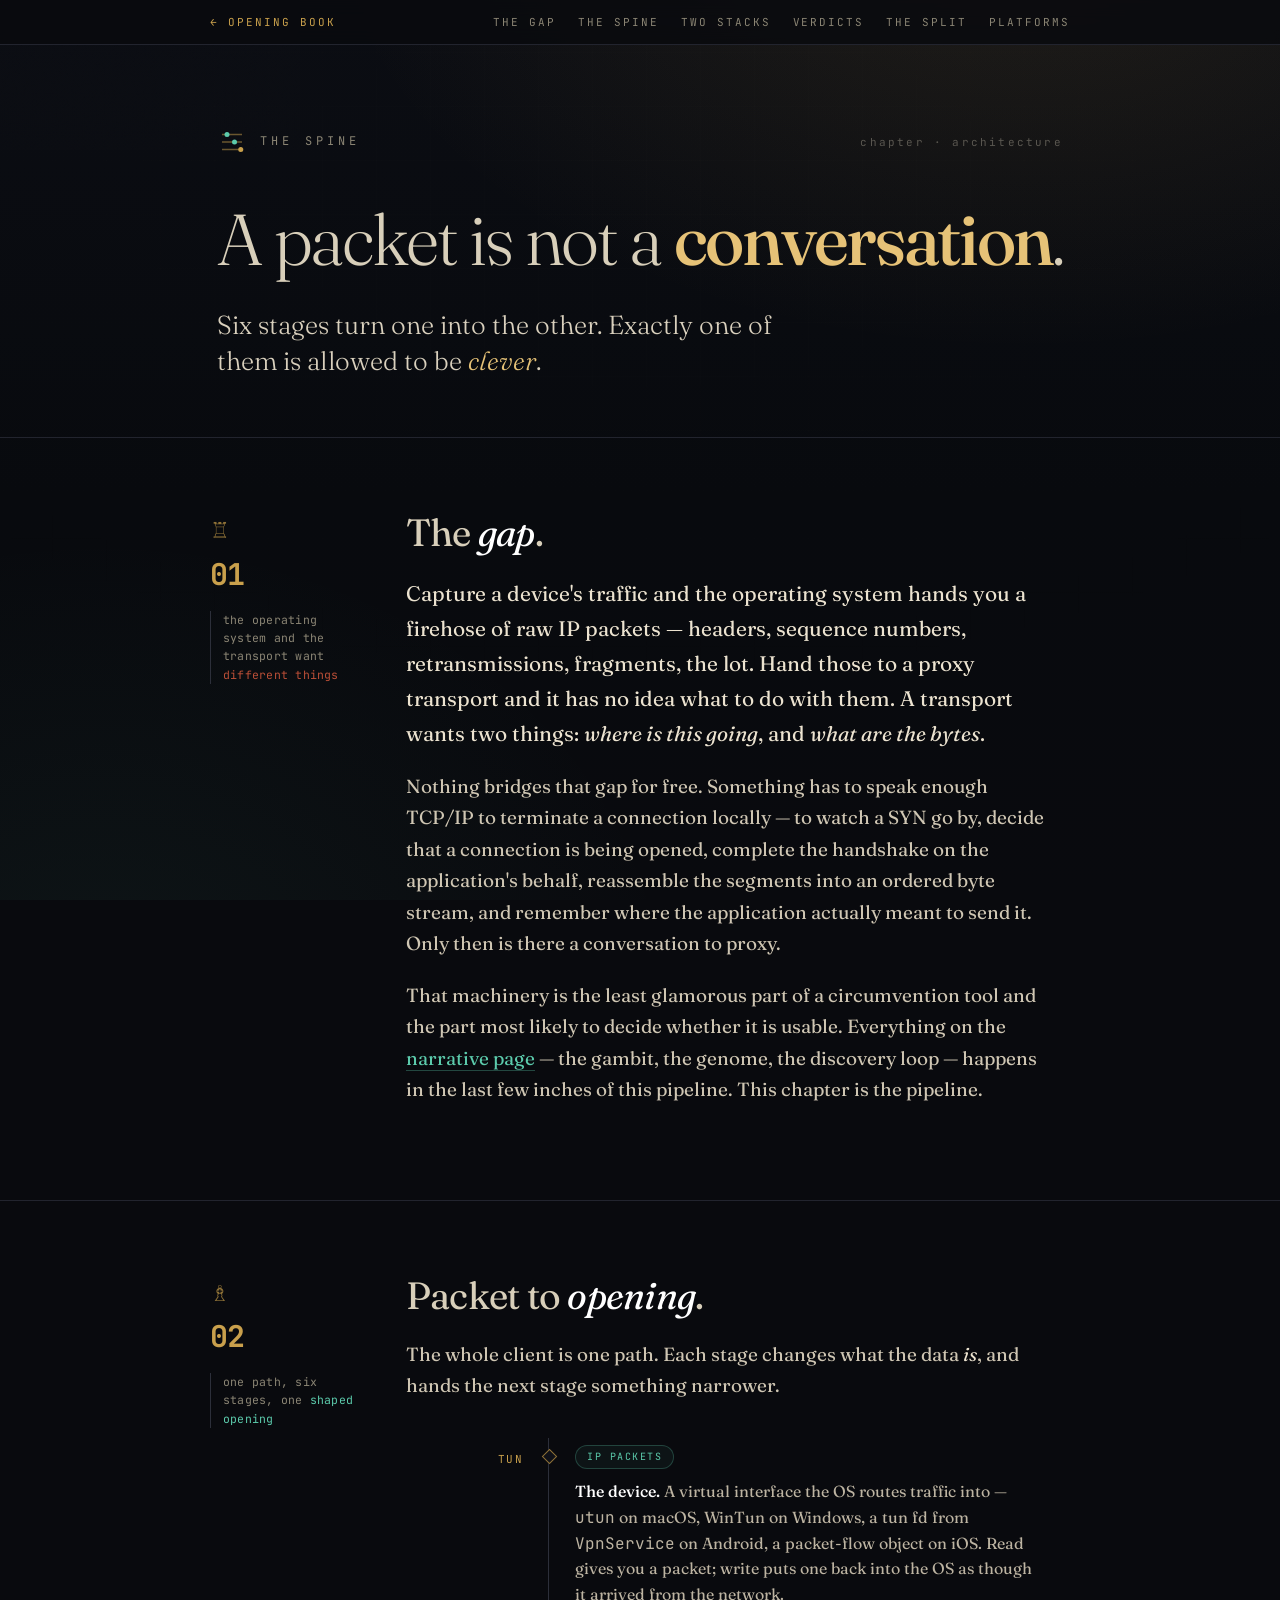
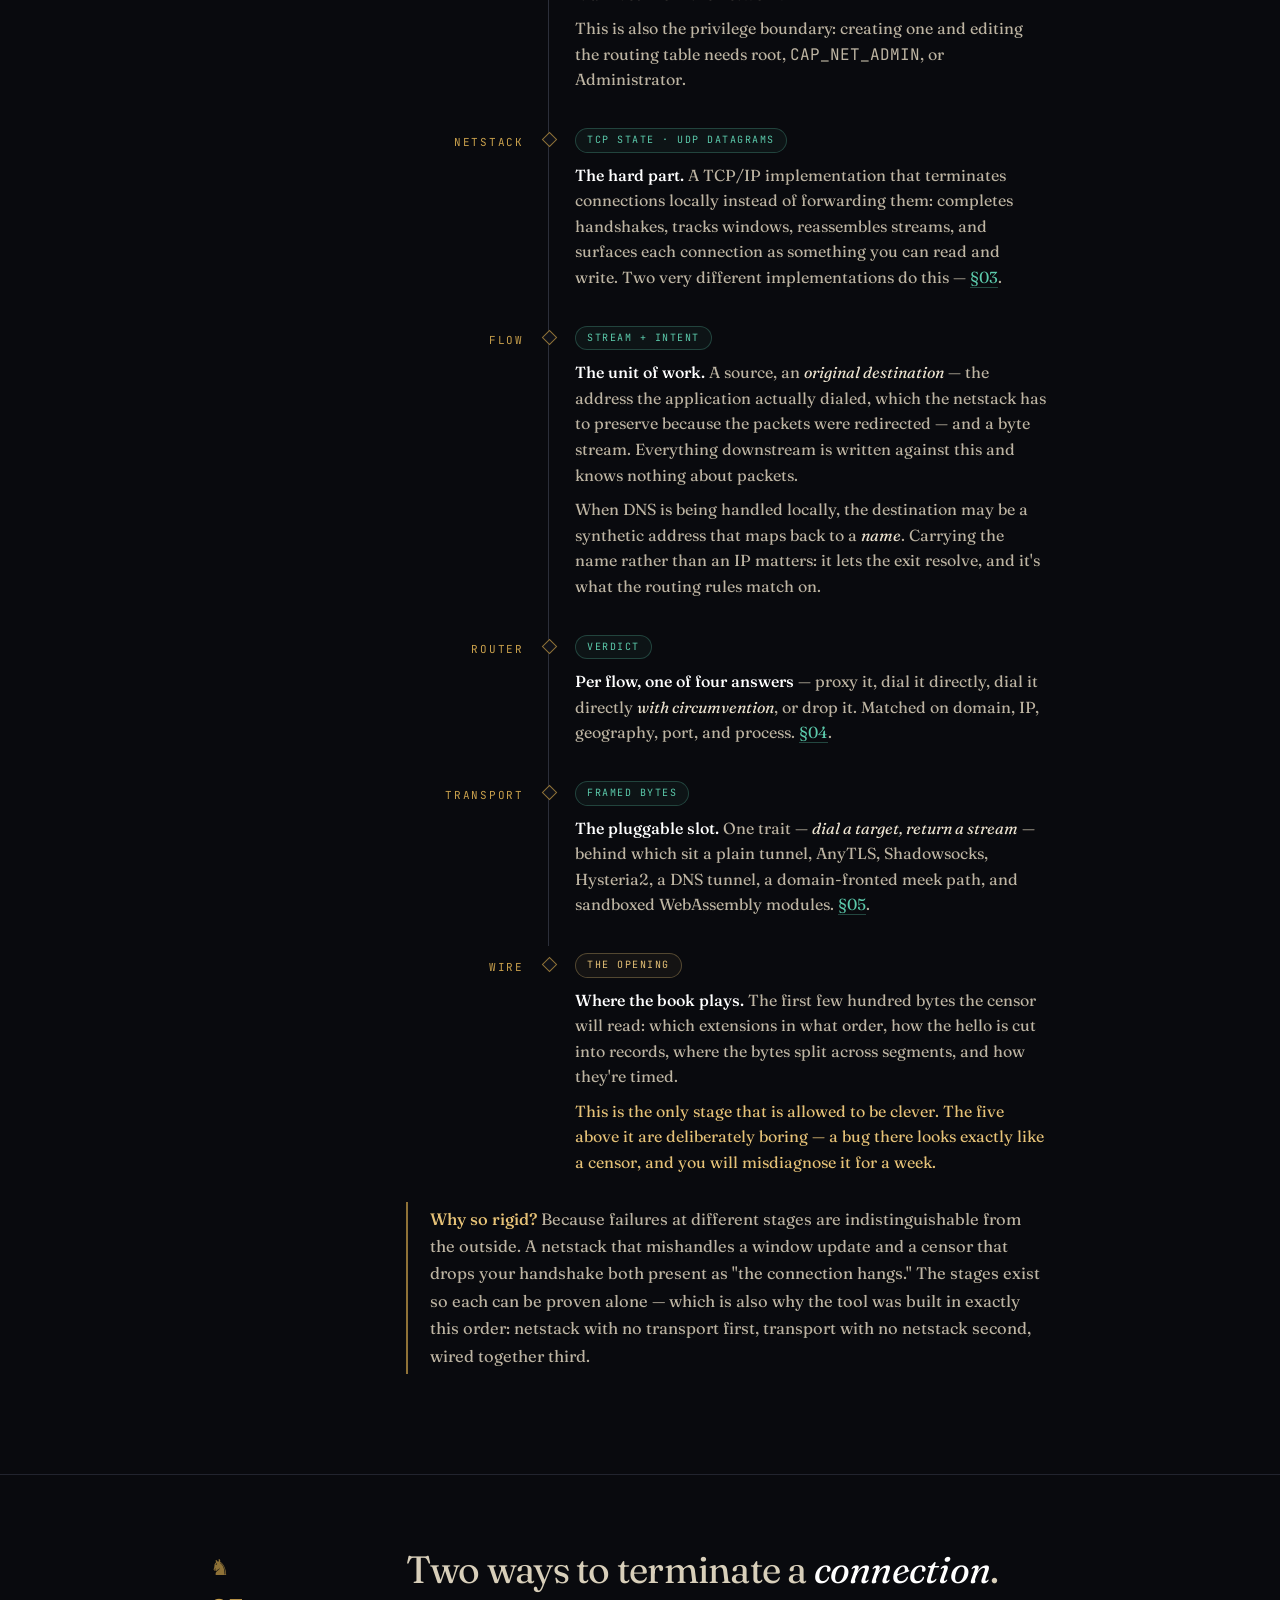
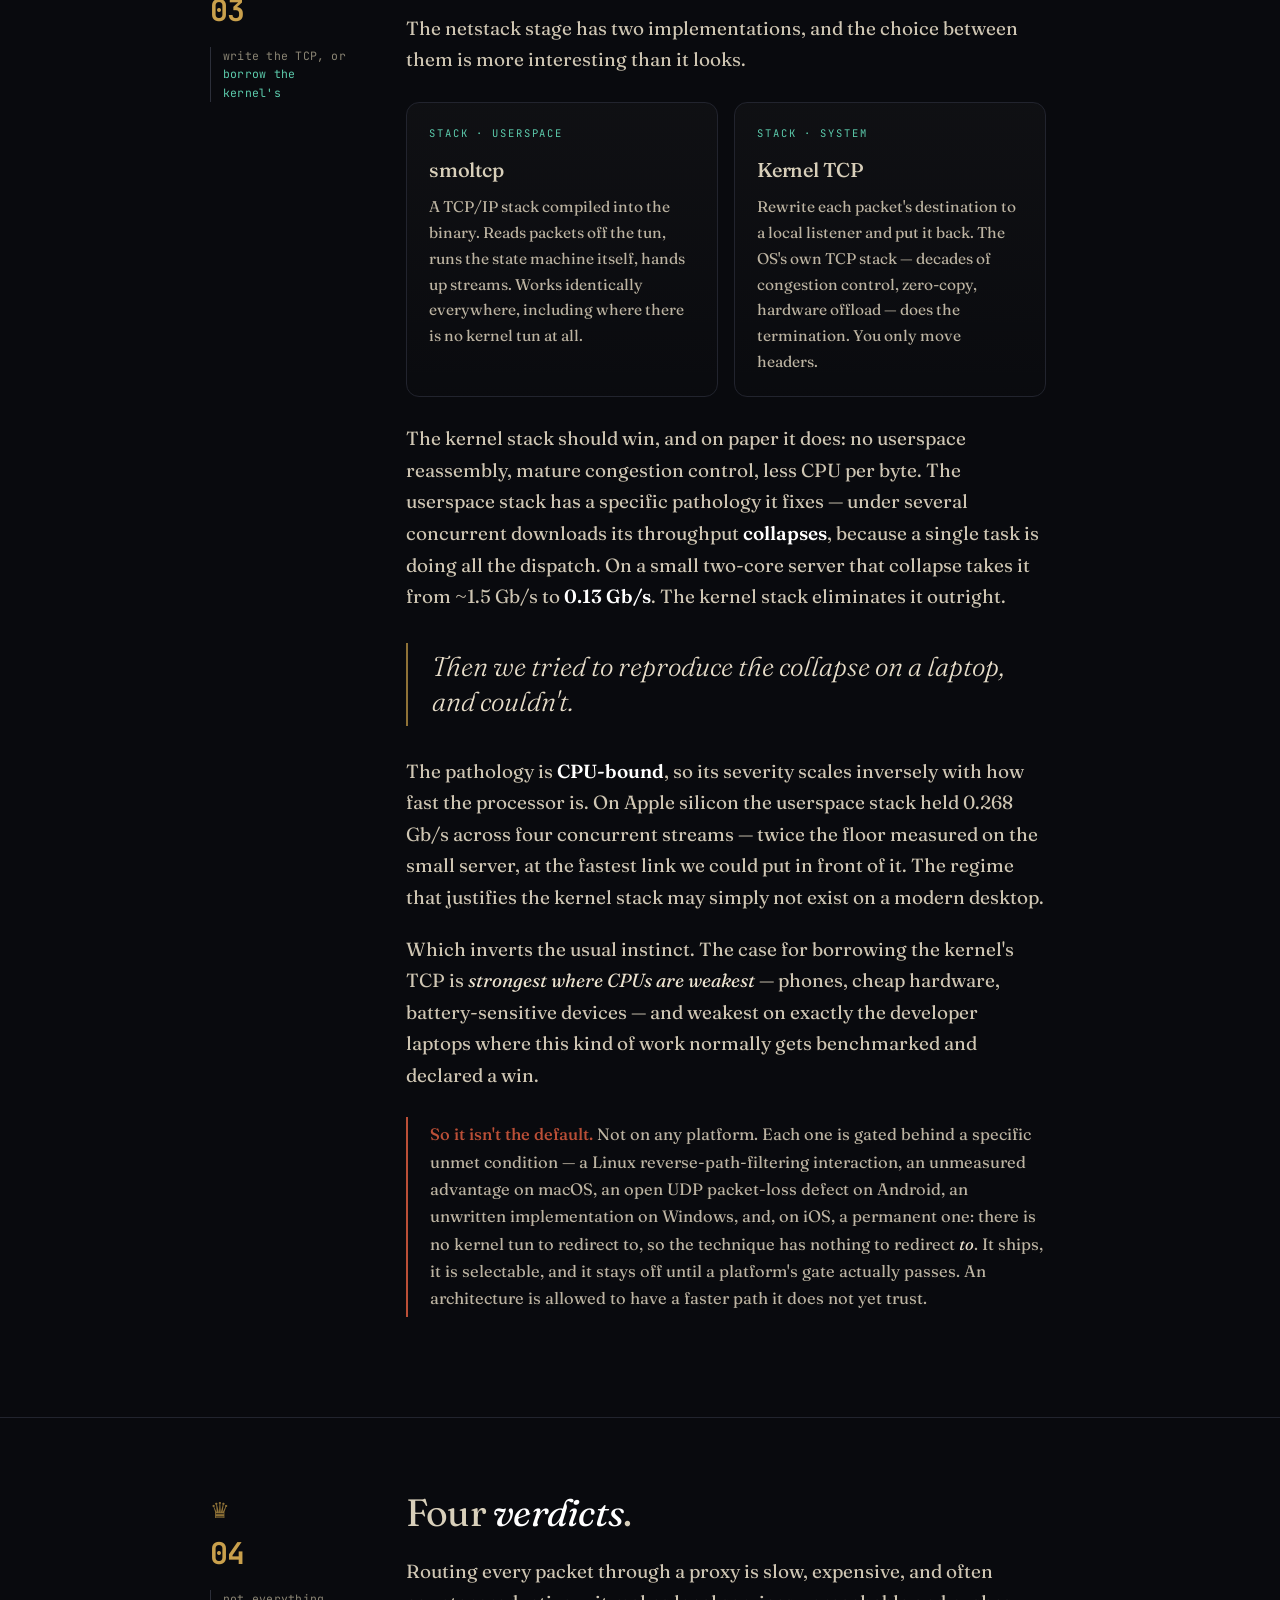
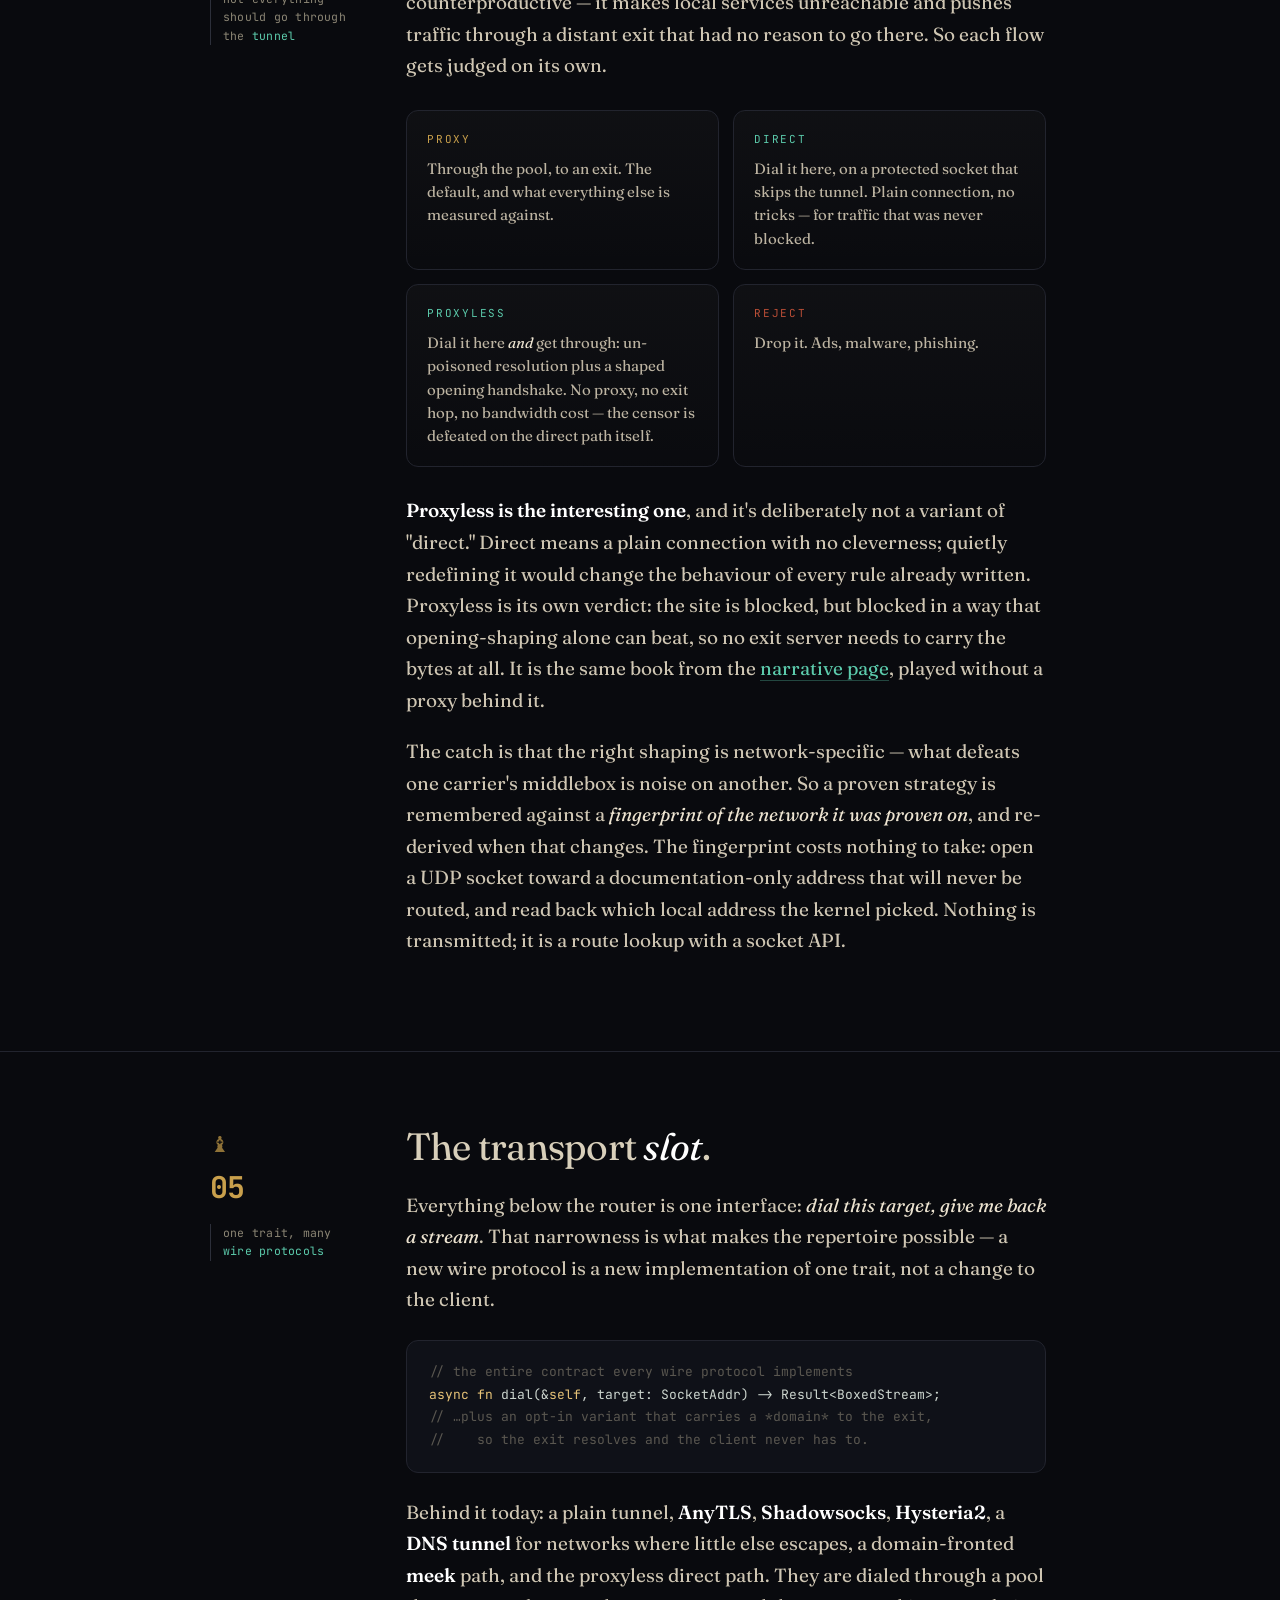
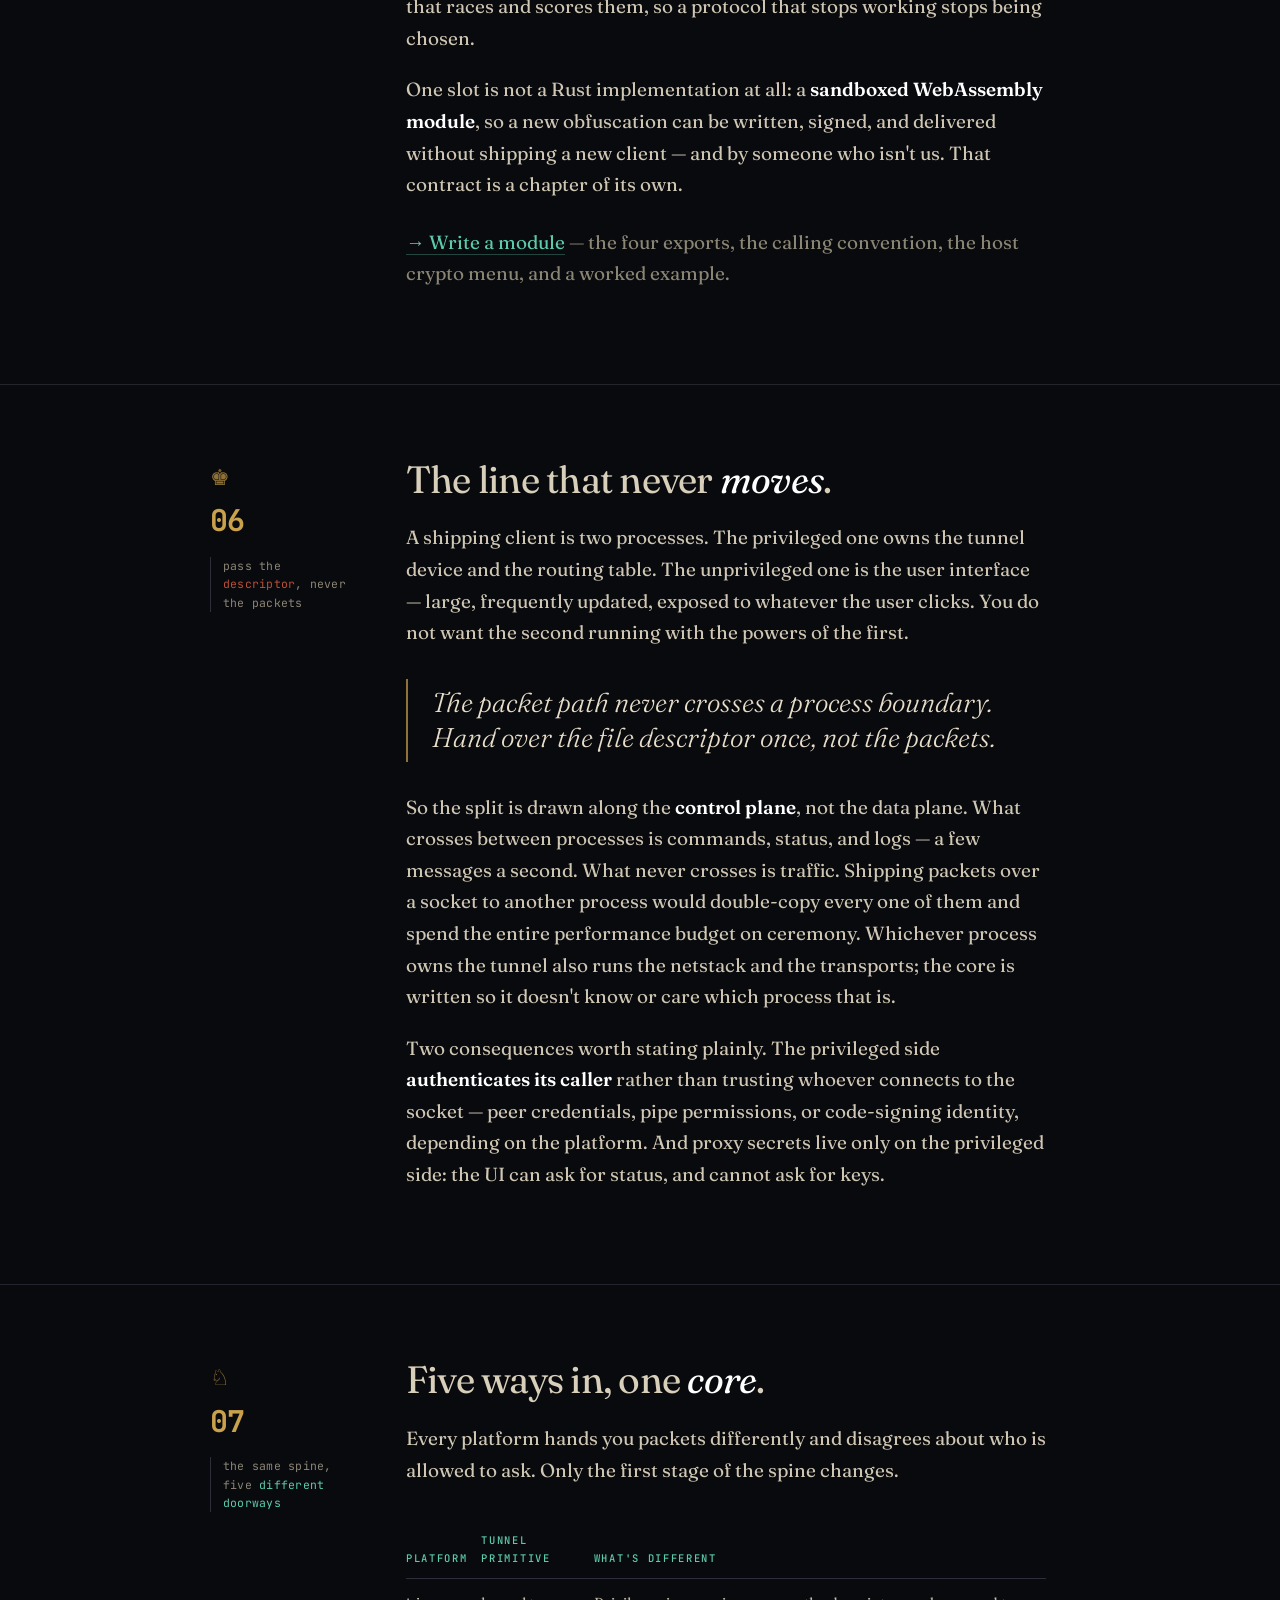
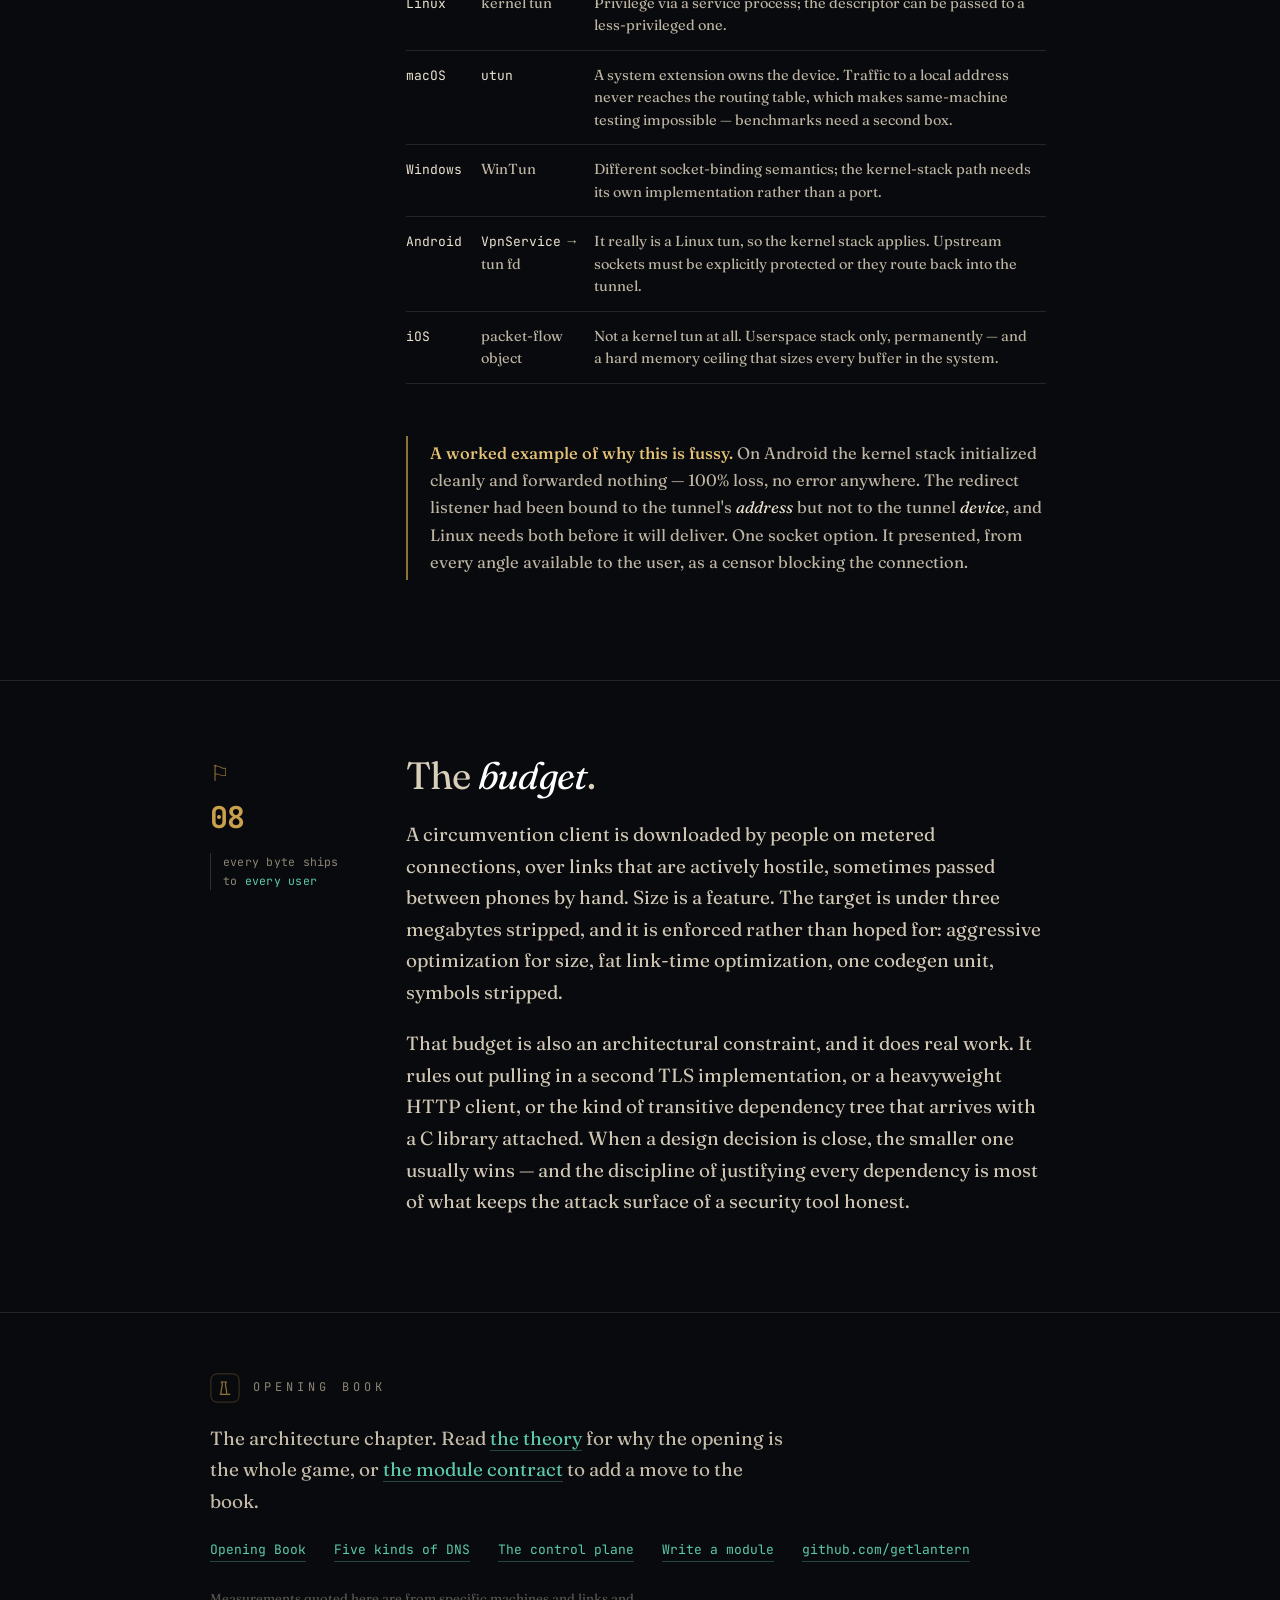
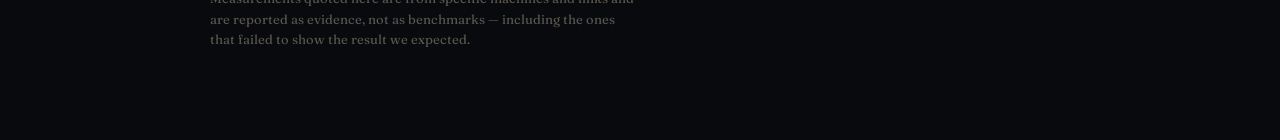
==== architecture.html @ 7b86ea27 "Three chapters: the spine, five kinds of DNS, and the control plane Opening Book made an argument an" ====
<!doctype html>
<html lang="en">
<head>
<meta charset="utf-8" />
<meta name="viewport" content="width=device-width, initial-scale=1" />
<title>The spine — Opening Book</title>
<meta name="description" content="How a raw IP packet becomes a shaped opening on the wire: the tun, the netstack, the flow, the four verdicts, the transport slot — and the one line the architecture never crosses." />
<meta property="og:title" content="The spine — Opening Book" />
<meta property="og:description" content="A packet is not a conversation. Six stages turn one into the other — and exactly one of them is allowed to be clever." />
<link rel="preconnect" href="https://fonts.googleapis.com">
<link rel="preconnect" href="https://fonts.gstatic.com" crossorigin>
<link href="https://fonts.googleapis.com/css2?family=Fraunces:ital,opsz,wght@0,9..144,300;0,9..144,400;0,9..144,500;0,9..144,600;1,9..144,300;1,9..144,500&family=JetBrains+Mono:wght@400;500;700&display=swap" rel="stylesheet">
<link rel="stylesheet" href="assets/site.css" />
<style>
  /* Page-local: the stage diagram. Everything else comes from the shared sheet. */
  .spine{margin:36px 0 8px}
  .stg{display:grid; grid-template-columns:118px minmax(0,1fr); gap:0 24px}
  .stg .nm{font-family:"JetBrains Mono",monospace; font-size:11px; letter-spacing:.16em;
    text-transform:uppercase; color:var(--brass); text-align:right; padding-top:12px}
  /* The left border of every stage's body column *is* the spine — one continuous line down the
     page, with a rotated square punched over it per stage. Drawing it per-stage rather than as one
     absolutely-positioned rule means it cannot fall out of sync with the content's height. */
  .stg .col{border-left:1px solid var(--line2); padding:0 0 28px 26px; position:relative}
  .stg:last-child .col{border-left-color:transparent; padding-bottom:0}
  .stg .col::before{content:""; position:absolute; left:-5px; top:13px; width:9px; height:9px;
    transform:rotate(45deg); background:var(--ink2); border:1px solid var(--brass-dim)}
  .stg .form{display:inline-block; font-family:"JetBrains Mono",monospace; font-size:10px;
    letter-spacing:.15em; text-transform:uppercase; color:var(--signal);
    border:1px solid rgba(92,203,172,.26); border-radius:20px; padding:3px 11px;
    background:rgba(92,203,172,.05); margin-bottom:10px}
  .stg .col p{font-size:16px; line-height:1.6; margin:0; color:#bdb4a2}
  .stg .col p + p{margin-top:9px}
  .stg .col b{color:#fff; font-weight:500}
  .stg .col .hot{color:var(--brass-hi)}
  @media (max-width:640px){
    .stg{grid-template-columns:1fr; gap:0}
    .stg .nm{text-align:left; padding:0 0 7px 26px}
    /* The name row would otherwise sit outside the spine and break the line. Give it the same
       border so the rule stays continuous, and hide the node until the body column draws it. */
    .stg .nm{border-left:1px solid var(--line2); padding-top:16px}
    .stg:first-child .nm{padding-top:0}
  }

  .verdicts{display:grid; grid-template-columns:repeat(2,1fr); gap:14px; margin:28px 0}
  .vd{border:1px solid var(--line); border-radius:12px; padding:19px 20px;
    background:linear-gradient(180deg,rgba(236,227,208,.03),rgba(236,227,208,.008))}
  .vd .k{font-family:"JetBrains Mono",monospace; font-size:11px; letter-spacing:.16em;
    text-transform:uppercase; display:block; margin-bottom:9px; color:var(--brass)}
  .vd p{font-size:15px; line-height:1.55; margin:0; color:#bdb4a2}
  .vd.sig .k{color:var(--signal)}
  .vd.red .k{color:var(--blood)}
  @media (max-width:640px){ .verdicts{grid-template-columns:1fr} }
</style>
</head>
<body>
<div class="bg"></div><div class="board"></div>
<svg class="grain" aria-hidden="true" xmlns="http://www.w3.org/2000/svg"><filter id="n"><feTurbulence type="fractalNoise" baseFrequency=".9" numOctaves="2" stitchTiles="stitch"/></filter><rect width="100%" height="100%" filter="url(#n)"/></svg>

<nav class="subnav">
  <div class="in">
    <a class="home" href="index.html">← Opening Book</a>
    <a href="#gap">The gap</a>
    <a href="#spine">The spine</a>
    <a href="#stacks">Two stacks</a>
    <a href="#verdicts">Verdicts</a>
    <a href="#split">The split</a>
    <a href="#platforms">Platforms</a>
  </div>
</nav>

<header style="min-height:auto; padding:82px 0 58px">
  <div class="wrap">
    <div class="crest">
      <svg viewBox="0 0 24 24" fill="none" stroke="#c9a04c" stroke-width="1.3" aria-hidden="true">
        <path d="M4 6h16M4 12h16M4 18h16" stroke-opacity=".5"/>
        <circle cx="8" cy="6" r="2" fill="#5ccbac" stroke="none"/>
        <circle cx="14" cy="12" r="2" fill="#5ccbac" stroke="none"/>
        <circle cx="19" cy="18" r="2" fill="#c9a04c" stroke="none"/>
      </svg>
      <span class="wm">The&nbsp;spine</span>
      <span class="eco">chapter · architecture</span>
    </div>
    <h1 class="rise" style="font-size:clamp(30px,6.6vw,72px)">A packet is not a <span class="br">conversation</span>.</h1>
    <p class="lede rise" style="transition-delay:.1s; max-width:38ch">Six stages turn one into the other. Exactly one of them is allowed to be <i>clever</i>.</p>
  </div>
</header>

<section id="gap">
  <div class="spread">
    <div class="rail rise"><span class="piece">♖</span><span class="no">01</span><div class="ann">the operating system and the transport want <span class="b">different things</span></div></div>
    <div class="body">
      <h2 class="rise">The <span class="it">gap</span>.</h2>
      <p class="lead rise">Capture a device's traffic and the operating system hands you a firehose of raw IP packets — headers, sequence numbers, retransmissions, fragments, the lot. Hand those to a proxy transport and it has no idea what to do with them. A transport wants two things: <em>where is this going</em>, and <em>what are the bytes</em>.</p>
      <p class="rise">Nothing bridges that gap for free. Something has to speak enough TCP/IP to terminate a connection locally — to watch a SYN go by, decide that a connection is being opened, complete the handshake on the application's behalf, reassemble the segments into an ordered byte stream, and remember where the application actually meant to send it. Only then is there a conversation to proxy.</p>
      <p class="rise">That machinery is the least glamorous part of a circumvention tool and the part most likely to decide whether it is usable. Everything on the <a href="index.html">narrative page</a> — the gambit, the genome, the discovery loop — happens in the last few inches of this pipeline. This chapter is the pipeline.</p>
    </div>
  </div>
</section>

<section id="spine">
  <div class="spread">
    <div class="rail rise"><span class="piece">♗</span><span class="no">02</span><div class="ann">one path, six stages, one <span class="s">shaped opening</span></div></div>
    <div class="body">
      <h2 class="rise">Packet to <span class="it">opening</span>.</h2>
      <p class="rise">The whole client is one path. Each stage changes what the data <em>is</em>, and hands the next stage something narrower.</p>

      <div class="spine rise">
        <div class="stg">
          <div class="nm">tun</div>
          <div class="col">
            <span class="form">IP packets</span>
            <p><b>The device.</b> A virtual interface the OS routes traffic into — <code class="mono">utun</code> on macOS, WinTun on Windows, a tun fd from <code class="mono">VpnService</code> on Android, a packet-flow object on iOS. Read gives you a packet; write puts one back into the OS as though it arrived from the network.</p>
            <p>This is also the privilege boundary: creating one and editing the routing table needs root, <code class="mono">CAP_NET_ADMIN</code>, or Administrator.</p>
          </div>
        </div>
        <div class="stg">
          <div class="nm">netstack</div>
          <div class="col">
            <span class="form">TCP state · UDP datagrams</span>
            <p><b>The hard part.</b> A TCP/IP implementation that terminates connections locally instead of forwarding them: completes handshakes, tracks windows, reassembles streams, and surfaces each connection as something you can read and write. Two very different implementations do this — <a href="#stacks">§03</a>.</p>
          </div>
        </div>
        <div class="stg">
          <div class="nm">flow</div>
          <div class="col">
            <span class="form">stream + intent</span>
            <p><b>The unit of work.</b> A source, an <em>original destination</em> — the address the application actually dialed, which the netstack has to preserve because the packets were redirected — and a byte stream. Everything downstream is written against this and knows nothing about packets.</p>
            <p>When DNS is being handled locally, the destination may be a synthetic address that maps back to a <em>name</em>. Carrying the name rather than an IP matters: it lets the exit resolve, and it's what the routing rules match on.</p>
          </div>
        </div>
        <div class="stg">
          <div class="nm">router</div>
          <div class="col">
            <span class="form">verdict</span>
            <p><b>Per flow, one of four answers</b> — proxy it, dial it directly, dial it directly <em>with circumvention</em>, or drop it. Matched on domain, IP, geography, port, and process. <a href="#verdicts">§04</a>.</p>
          </div>
        </div>
        <div class="stg">
          <div class="nm">transport</div>
          <div class="col">
            <span class="form">framed bytes</span>
            <p><b>The pluggable slot.</b> One trait — <em>dial a target, return a stream</em> — behind which sit a plain tunnel, AnyTLS, Shadowsocks, Hysteria2, a DNS tunnel, a domain-fronted meek path, and sandboxed WebAssembly modules. <a href="#slot">§05</a>.</p>
          </div>
        </div>
        <div class="stg">
          <div class="nm">wire</div>
          <div class="col">
            <span class="form hot" style="color:var(--brass-hi); border-color:rgba(230,194,119,.3); background:rgba(230,194,119,.05)">the opening</span>
            <p><b>Where the book plays.</b> The first few hundred bytes the censor will read: which extensions in what order, how the hello is cut into records, where the bytes split across segments, and how they're timed.</p>
            <p class="hot">This is the only stage that is allowed to be clever. The five above it are deliberately boring — a bug there looks exactly like a censor, and you will misdiagnose it for a week.</p>
          </div>
        </div>
      </div>

      <div class="note rise"><b>Why so rigid?</b> Because failures at different stages are indistinguishable from the outside. A netstack that mishandles a window update and a censor that drops your handshake both present as "the connection hangs." The stages exist so each can be proven alone — which is also why the tool was built in exactly this order: netstack with no transport first, transport with no netstack second, wired together third.</div>
    </div>
  </div>
</section>

<section id="stacks">
  <div class="spread">
    <div class="rail rise"><span class="piece">♞</span><span class="no">03</span><div class="ann">write the TCP, or <span class="s">borrow the kernel's</span></div></div>
    <div class="body">
      <h2 class="rise">Two ways to terminate a <span class="it">connection</span>.</h2>
      <p class="rise">The netstack stage has two implementations, and the choice between them is more interesting than it looks.</p>

      <div class="duo">
        <div class="chip rise"><span class="t">stack · userspace</span><h3>smoltcp</h3><p>A TCP/IP stack compiled into the binary. Reads packets off the tun, runs the state machine itself, hands up streams. Works identically everywhere, including where there is no kernel tun at all.</p></div>
        <div class="chip rise" style="transition-delay:.08s"><span class="t">stack · system</span><h3>Kernel TCP</h3><p>Rewrite each packet's destination to a local listener and put it back. The OS's own TCP stack — decades of congestion control, zero-copy, hardware offload — does the termination. You only move headers.</p></div>
      </div>

      <p class="rise">The kernel stack should win, and on paper it does: no userspace reassembly, mature congestion control, less CPU per byte. The userspace stack has a specific pathology it fixes — under several concurrent downloads its throughput <strong>collapses</strong>, because a single task is doing all the dispatch. On a small two-core server that collapse takes it from ~1.5 Gb/s to <strong>0.13 Gb/s</strong>. The kernel stack eliminates it outright.</p>

      <blockquote class="rise">Then we tried to reproduce the collapse on a laptop, and couldn't.</blockquote>

      <p class="rise">The pathology is <strong>CPU-bound</strong>, so its severity scales inversely with how fast the processor is. On Apple silicon the userspace stack held 0.268 Gb/s across four concurrent streams — twice the floor measured on the small server, at the fastest link we could put in front of it. The regime that justifies the kernel stack may simply not exist on a modern desktop.</p>

      <p class="rise">Which inverts the usual instinct. The case for borrowing the kernel's TCP is <em>strongest where CPUs are weakest</em> — phones, cheap hardware, battery-sensitive devices — and weakest on exactly the developer laptops where this kind of work normally gets benchmarked and declared a win.</p>

      <div class="note warn rise"><b>So it isn't the default.</b> Not on any platform. Each one is gated behind a specific unmet condition — a Linux reverse-path-filtering interaction, an unmeasured advantage on macOS, an open UDP packet-loss defect on Android, an unwritten implementation on Windows, and, on iOS, a permanent one: there is no kernel tun to redirect to, so the technique has nothing to redirect <em>to</em>. It ships, it is selectable, and it stays off until a platform's gate actually passes. An architecture is allowed to have a faster path it does not yet trust.</div>
    </div>
  </div>
</section>

<section id="verdicts">
  <div class="spread">
    <div class="rail rise"><span class="piece">♛</span><span class="no">04</span><div class="ann">not everything should go through the <span class="s">tunnel</span></div></div>
    <div class="body">
      <h2 class="rise">Four <span class="it">verdicts</span>.</h2>
      <p class="rise">Routing every packet through a proxy is slow, expensive, and often counterproductive — it makes local services unreachable and pushes traffic through a distant exit that had no reason to go there. So each flow gets judged on its own.</p>

      <div class="verdicts rise">
        <div class="vd"><span class="k">proxy</span><p>Through the pool, to an exit. The default, and what everything else is measured against.</p></div>
        <div class="vd sig"><span class="k">direct</span><p>Dial it here, on a protected socket that skips the tunnel. Plain connection, no tricks — for traffic that was never blocked.</p></div>
        <div class="vd sig"><span class="k">proxyless</span><p>Dial it here <em>and</em> get through: un-poisoned resolution plus a shaped opening handshake. No proxy, no exit hop, no bandwidth cost — the censor is defeated on the direct path itself.</p></div>
        <div class="vd red"><span class="k">reject</span><p>Drop it. Ads, malware, phishing.</p></div>
      </div>

      <p class="rise"><strong>Proxyless is the interesting one</strong>, and it's deliberately not a variant of "direct." Direct means a plain connection with no cleverness; quietly redefining it would change the behaviour of every rule already written. Proxyless is its own verdict: the site is blocked, but blocked in a way that opening-shaping alone can beat, so no exit server needs to carry the bytes at all. It is the same book from the <a href="index.html">narrative page</a>, played without a proxy behind it.</p>

      <p class="rise dim">The catch is that the right shaping is network-specific — what defeats one carrier's middlebox is noise on another. So a proven strategy is remembered against a <em>fingerprint of the network it was proven on</em>, and re-derived when that changes. The fingerprint costs nothing to take: open a UDP socket toward a documentation-only address that will never be routed, and read back which local address the kernel picked. Nothing is transmitted; it is a route lookup with a socket API.</p>
    </div>
  </div>
</section>

<section id="slot">
  <div class="spread">
    <div class="rail rise"><span class="piece">♝</span><span class="no">05</span><div class="ann">one trait, many <span class="s">wire protocols</span></div></div>
    <div class="body">
      <h2 class="rise">The transport <span class="it">slot</span>.</h2>
      <p class="rise">Everything below the router is one interface: <em>dial this target, give me back a stream</em>. That narrowness is what makes the repertoire possible — a new wire protocol is a new implementation of one trait, not a change to the client.</p>
      <div class="code rise"><span class="c">// the entire contract every wire protocol implements</span>
<span class="k">async fn</span> dial(&<span class="k">self</span>, target: SocketAddr) -> Result&lt;BoxedStream&gt;;
<span class="c">// …plus an opt-in variant that carries a *domain* to the exit,
//    so the exit resolves and the client never has to.</span></div>
      <p class="rise">Behind it today: a plain tunnel, <strong>AnyTLS</strong>, <strong>Shadowsocks</strong>, <strong>Hysteria2</strong>, a <strong>DNS tunnel</strong> for networks where little else escapes, a domain-fronted <strong>meek</strong> path, and the proxyless direct path. They are dialed through a pool that races and scores them, so a protocol that stops working stops being chosen.</p>
      <p class="rise">One slot is not a Rust implementation at all: a <strong>sandboxed WebAssembly module</strong>, so a new obfuscation can be written, signed, and delivered without shipping a new client — and by someone who isn't us. That contract is a chapter of its own.</p>
      <p class="rise" style="margin-top:26px"><a href="modules.html">→ Write a module</a> <span class="dim">— the four exports, the calling convention, the host crypto menu, and a worked example.</span></p>
    </div>
  </div>
</section>

<section id="split">
  <div class="spread">
    <div class="rail rise"><span class="piece">♚</span><span class="no">06</span><div class="ann">pass the <span class="b">descriptor</span>, never the packets</div></div>
    <div class="body">
      <h2 class="rise">The line that never <span class="it">moves</span>.</h2>
      <p class="rise">A shipping client is two processes. The privileged one owns the tunnel device and the routing table. The unprivileged one is the user interface — large, frequently updated, exposed to whatever the user clicks. You do not want the second running with the powers of the first.</p>
      <blockquote class="rise">The packet path never crosses a process boundary. Hand over the file descriptor once, not the packets.</blockquote>
      <p class="rise">So the split is drawn along the <strong>control plane</strong>, not the data plane. What crosses between processes is commands, status, and logs — a few messages a second. What never crosses is traffic. Shipping packets over a socket to another process would double-copy every one of them and spend the entire performance budget on ceremony. Whichever process owns the tunnel also runs the netstack and the transports; the core is written so it doesn't know or care which process that is.</p>
      <p class="rise">Two consequences worth stating plainly. The privileged side <strong>authenticates its caller</strong> rather than trusting whoever connects to the socket — peer credentials, pipe permissions, or code-signing identity, depending on the platform. And proxy secrets live only on the privileged side: the UI can ask for status, and cannot ask for keys.</p>
    </div>
  </div>
</section>

<section id="platforms">
  <div class="spread">
    <div class="rail rise"><span class="piece">♘</span><span class="no">07</span><div class="ann">the same spine, five <span class="s">different doorways</span></div></div>
    <div class="body">
      <h2 class="rise">Five ways in, one <span class="it">core</span>.</h2>
      <p class="rise">Every platform hands you packets differently and disagrees about who is allowed to ask. Only the first stage of the spine changes.</p>
      <div class="scrollx rise">
      <table class="abi">
        <thead><tr><th>Platform</th><th>Tunnel primitive</th><th>What's different</th></tr></thead>
        <tbody>
          <tr><td><code>Linux</code></td><td>kernel tun</td><td>Privilege via a service process; the descriptor can be passed to a less-privileged one.</td></tr>
          <tr><td><code>macOS</code></td><td><code>utun</code></td><td>A system extension owns the device. Traffic to a local address never reaches the routing table, which makes same-machine testing impossible — benchmarks need a second box.</td></tr>
          <tr><td><code>Windows</code></td><td>WinTun</td><td>Different socket-binding semantics; the kernel-stack path needs its own implementation rather than a port.</td></tr>
          <tr><td><code>Android</code></td><td><code>VpnService</code> → tun fd</td><td>It really is a Linux tun, so the kernel stack applies. Upstream sockets must be explicitly protected or they route back into the tunnel.</td></tr>
          <tr><td><code>iOS</code></td><td>packet-flow object</td><td>Not a kernel tun at all. Userspace stack only, permanently — and a hard memory ceiling that sizes every buffer in the system.</td></tr>
        </tbody>
      </table>
      </div>
      <div class="note rise"><b>A worked example of why this is fussy.</b> On Android the kernel stack initialized cleanly and forwarded nothing — 100% loss, no error anywhere. The redirect listener had been bound to the tunnel's <em>address</em> but not to the tunnel <em>device</em>, and Linux needs both before it will deliver. One socket option. It presented, from every angle available to the user, as a censor blocking the connection.</div>
    </div>
  </div>
</section>

<section>
  <div class="spread">
    <div class="rail rise"><span class="piece">⚐</span><span class="no">08</span><div class="ann">every byte ships to <span class="s">every user</span></div></div>
    <div class="body">
      <h2 class="rise">The <span class="it">budget</span>.</h2>
      <p class="rise">A circumvention client is downloaded by people on metered connections, over links that are actively hostile, sometimes passed between phones by hand. Size is a feature. The target is under three megabytes stripped, and it is enforced rather than hoped for: aggressive optimization for size, fat link-time optimization, one codegen unit, symbols stripped.</p>
      <p class="rise">That budget is also an architectural constraint, and it does real work. It rules out pulling in a second TLS implementation, or a heavyweight HTTP client, or the kind of transitive dependency tree that arrives with a C library attached. When a design decision is close, the smaller one usually wins — and the discipline of justifying every dependency is most of what keeps the attack surface of a security tool honest.</p>
    </div>
  </div>
</section>

<footer>
  <div class="wrap">
    <div class="crest">
      <svg viewBox="0 0 40 40" fill="none" aria-hidden="true"><rect x="1.2" y="1.2" width="37.6" height="37.6" rx="8" stroke="#c9a04c" stroke-opacity=".4"/><path d="M13 28.5h14M14.5 28.5c0-7.5 1.8-9.2 1.8-13.2 0-2.2-1.3-3.3-1.3-3.3h6.9s-1.3 1.1-1.3 3.3c0 4 1.8 5.7 1.8 13.2" stroke="#c9a04c" stroke-opacity=".7" stroke-width="1.6" stroke-linejoin="round"/></svg>
      <span class="wm">Opening&nbsp;Book</span>
    </div>
    <p>The architecture chapter. Read <a href="index.html">the theory</a> for why the opening is the whole game, or <a href="modules.html">the module contract</a> to add a move to the book.</p>
    <div class="links">
      <a href="index.html">Opening Book</a>
      <a href="dns.html">Five kinds of DNS</a>
      <a href="ipc.html">The control plane</a>
      <a href="modules.html">Write a module</a>
      <a href="https://github.com/getlantern">github.com/getlantern</a>
    </div>
    <p class="fine">Measurements quoted here are from specific machines and links and are reported as evidence, not as benchmarks — including the ones that failed to show the result we expected.</p>
  </div>
</footer>

<script>
  const io = new IntersectionObserver((es)=>{
    es.forEach(e=>{ if(e.isIntersecting){ e.target.classList.add('in'); io.unobserve(e.target); } });
  }, {threshold:.12, rootMargin:'0px 0px -7% 0px'});
  document.querySelectorAll('.rise').forEach(el=>io.observe(el));
  requestAnimationFrame(()=>document.querySelectorAll('header .rise').forEach(el=>el.classList.add('in')));
</script>
</body>
</html>
---- assets/site.css ----
/* Opening Book — shared design system.
   Extracted from index.html so the deep-dive pages cannot drift from the narrative page.
   Ink-and-brass on near-black, Fraunces for prose, JetBrains Mono for anything mechanical. */
  :root{
    --ink:#090a0e; --ink2:#0f1118; --panel:#13151d; --line:#22242e; --line2:#2c2f3a;
    --bone:#ece3d0; --paper:#d8cfba; --dim:#8b8574; --faint:#5a5750;
    --brass:#c9a04c; --brass-hi:#e6c277; --brass-dim:#8f7237;
    --signal:#5ccbac; --blood:#bb4f37;
    --measure:640px;
  }
  *{margin:0;padding:0;box-sizing:border-box}
  html{scroll-behavior:smooth}
  body{
    background:var(--ink); color:var(--paper);
    font-family:"Fraunces",Georgia,serif; font-weight:400;
    font-size:19px; line-height:1.66; font-optical-sizing:auto;
    -webkit-font-smoothing:antialiased; text-rendering:optimizeLegibility;
    overflow-x:hidden;
  }
  /* layered atmosphere: pools of light + a faint board, fading out */
  .bg{position:fixed; inset:0; z-index:-3; pointer-events:none;
    background:
      radial-gradient(1200px 760px at 80% -10%, rgba(201,160,76,.12), transparent 58%),
      radial-gradient(1000px 820px at 8% 112%, rgba(92,203,172,.06), transparent 58%),
      linear-gradient(180deg,#0b0d13 0%,#080a0e 55%,#090a0e 100%);}
  .board{position:fixed; inset:-2px; z-index:-2; pointer-events:none; opacity:.5;
    background-image:
      linear-gradient(rgba(236,227,208,.022) 1px,transparent 1px),
      linear-gradient(90deg,rgba(236,227,208,.022) 1px,transparent 1px);
    background-size:54px 54px;
    -webkit-mask-image:radial-gradient(120% 90% at 50% 22%,#000 0%,transparent 78%);
            mask-image:radial-gradient(120% 90% at 50% 22%,#000 0%,transparent 78%);}
  .grain{position:fixed; inset:0; z-index:-1; pointer-events:none; opacity:.045; mix-blend-mode:overlay}

  .wrap{max-width:920px; margin:0 auto; padding:0 30px}
  a{color:var(--signal); text-decoration:none; border-bottom:1px solid rgba(92,203,172,.32); transition:border-color .2s}
  a:hover{border-color:var(--signal)}
  em{font-style:italic; color:var(--bone)}
  strong{font-weight:600; color:#fff}
  .mono{font-family:"JetBrains Mono",monospace}

  /* ---------- HERO ---------- */
  header{position:relative; min-height:100svh; display:flex; flex-direction:column; justify-content:center; padding:96px 0 72px}
  /* Wraps rather than overflowing: the wordmark and the eco line together exceed a 320px
     viewport, and an unwrapped flex row would widen its column-flex parent to fit them. */
  .crest{display:flex; align-items:center; flex-wrap:wrap; gap:13px; margin-bottom:46px}
  .crest svg{width:30px;height:30px;flex:none}
  .crest .wm{font-family:"JetBrains Mono",monospace; font-size:12px; letter-spacing:.34em; text-transform:uppercase; color:var(--dim)}
  .crest .eco{margin-left:auto; font-family:"JetBrains Mono",monospace; font-size:11px; letter-spacing:.2em; color:var(--faint)}
  /* The 44px floor this used to carry was wider than a phone once a hero phrase was held together
     with non-breaking spaces: `body{overflow-x:hidden}` then clipped the overflow outright, so the
     headline lost its last word with no scrollbar to reveal it. Floor it below the narrowest
     viewport we care about and let vw drive everything above ~380px. */
  header h1{
    font-size:clamp(31px,8.4vw,96px); font-weight:300; letter-spacing:-.032em; line-height:1.02;
  }
  header h1 b{font-weight:500; font-style:italic; color:#fff}
  header h1 .br{color:var(--brass-hi); font-weight:500}
  .lede{margin-top:30px; font-size:clamp(20px,2.5vw,26px); font-weight:300; color:#d9d0bd; max-width:30ch; line-height:1.4}
  .lede i{font-style:italic; color:var(--brass-hi)}

  /* SNI fragmentation motif */
  .motif{margin-top:60px; max-width:560px}
  /* Eleven fixed-width cells in a row set the min-content width of the whole hero column, so a
     floor that looks fine on a laptop silently widens `.wrap` past a small phone. Everything here
     is em-based below, so the one clamp governs the motif's entire footprint. */
  .host{display:flex; align-items:stretch; gap:.3em; font-family:"JetBrains Mono",monospace; font-weight:500; font-size:clamp(11px,3.2vw,22px)}
  .host .cell{
    width:1.6em; height:2.1em; display:grid; place-items:center; border-radius:4px;
    color:#cfe9e0; background:linear-gradient(180deg,rgba(92,203,172,.16),rgba(92,203,172,.04));
    border:1px solid rgba(92,203,172,.34);
  }
  .host .gap{position:relative; width:2px; align-self:stretch; margin:0 .55em;
    background:var(--blood); border-radius:2px;
    box-shadow:0 0 12px 1px rgba(187,79,55,.6);
    transform:scaleY(0); transform-origin:center; opacity:0;}
  .host.cut .gap{animation:cut 1.1s .7s cubic-bezier(.2,.8,.2,1) forwards}
  .host.cut .seg2{animation:shove 1.1s .7s cubic-bezier(.2,.8,.2,1) forwards}
  .seg,.seg2{display:flex; gap:.3em}
  @keyframes cut{to{transform:scaleY(1); opacity:1}}
  @keyframes shove{from{transform:translateX(-13px)} to{transform:translateX(0)}}
  .mcap{margin-top:16px; font-family:"JetBrains Mono",monospace; font-size:11.5px; letter-spacing:.05em; color:var(--faint)}
  .mcap b{color:var(--blood); font-weight:500}
  .scroll{margin-top:52px; font-family:"JetBrains Mono",monospace; font-size:11px; letter-spacing:.24em; text-transform:uppercase; color:var(--faint)}

  /* ---------- SPREAD: notation rail + body ---------- */
  section{padding:74px 0; border-top:1px solid var(--line)}
  /* Same box as `.wrap`, padding included. Without the padding this grid runs to the viewport
     edges on a phone (text touching glass, and anything drawn in a negative offset — a spine node,
     a bullet — clipped away entirely). Matching `.wrap` also aligns the notation rail with the
     header crest and the chapter subnav, which a bare 920px box does not. */
  .spread{display:grid; grid-template-columns:150px minmax(0,var(--measure)); gap:46px;
    max-width:920px; margin:0 auto; padding:0 30px}
  .rail{position:relative}
  .rail .no{font-family:"JetBrains Mono",monospace; font-weight:700; font-size:30px; color:var(--brass); letter-spacing:-.02em; line-height:1}
  .rail .piece{font-size:22px; color:var(--brass-dim); margin-bottom:10px; display:block}
  .rail .ann{margin-top:16px; font-family:"JetBrains Mono",monospace; font-size:11.5px; line-height:1.6; letter-spacing:.02em; color:var(--dim); border-left:1px solid var(--line2); padding-left:12px}
  .rail .ann .s{color:var(--signal)} .rail .ann .b{color:var(--blood)}
  .body{min-width:0}
  .body h2{font-size:clamp(27px,4.4vw,38px); font-weight:400; letter-spacing:-.02em; line-height:1.1; margin-bottom:22px}
  .body h2 .it{font-style:italic; color:#fff}
  .body p{margin:0 0 20px; color:#cfc6b3}
  .body p.lead{font-size:21px; color:var(--bone)}
  .dim{color:var(--dim)}

  ul{list-style:none; margin:4px 0 22px}
  li{position:relative; padding-left:28px; margin-bottom:15px; color:#cfc6b3}
  li::before{content:"♦"; position:absolute; left:2px; top:1px; font-size:11px; color:var(--brass-dim)}
  li b{color:#fff}

  .code{font-family:"JetBrains Mono",monospace; font-size:13px; line-height:1.75; color:#cdd6cf;
    background:var(--ink2); border:1px solid var(--line); border-radius:12px;
    padding:20px 22px; margin:24px 0; overflow-x:auto; white-space:pre; letter-spacing:0}
  .code .k{color:var(--brass-hi)} .code .c{color:var(--faint)} .code .s{color:var(--signal)} .code .b{color:var(--blood)}

  blockquote{margin:30px 0; padding:6px 0 6px 24px; border-left:2px solid var(--brass-dim);
    font-style:italic; font-weight:300; font-size:clamp(21px,3vw,27px); line-height:1.32; color:#e7ddc9}

  .duo{display:grid; grid-template-columns:1fr 1fr; gap:16px; margin:26px 0}
  .chip{background:linear-gradient(180deg,rgba(236,227,208,.03),rgba(236,227,208,.008)); border:1px solid var(--line); border-radius:13px; padding:22px}
  .chip .t{font-family:"JetBrains Mono",monospace; font-size:10.5px; letter-spacing:.18em; text-transform:uppercase; color:var(--signal); display:block; margin-bottom:11px}
  .chip h3{font-size:20px; font-weight:500; margin-bottom:8px; letter-spacing:-.01em}
  .chip p{font-size:15.5px; color:#bdb4a2; margin:0}

  .line-moves{margin:18px 0 4px}
  .mv{display:grid; grid-template-columns:46px 1fr; gap:18px; padding:14px 0; border-bottom:1px solid var(--line); align-items:baseline}
  .mv:last-child{border-bottom:0}
  .mv .n{font-family:"JetBrains Mono",monospace; font-size:13px; font-weight:500; color:var(--brass)}
  .mv .x{font-size:17px; color:#cbc2af}
  .mv .x .s{font-family:"JetBrains Mono",monospace; font-size:11px; letter-spacing:.14em; text-transform:uppercase; color:var(--signal); margin-left:8px}
  .mv.done .n{color:var(--signal)}
  .mv.future .n{color:var(--faint)} .mv.future .x{color:var(--dim)}

  /* ---------- CHAPTER COMPONENTS ----------
     Used by every deep-dive chapter (modules, architecture, …) and not by the narrative page.
     They live here rather than inline so a second chapter cannot quietly diverge from the first. */
  .subnav{position:sticky; top:0; z-index:10; -webkit-backdrop-filter:blur(9px); backdrop-filter:blur(9px);
    background:rgba(9,10,14,.82); border-bottom:1px solid var(--line)}
  .subnav .in{max-width:920px; margin:0 auto; padding:13px 30px; display:flex; align-items:center; gap:22px;
    font-family:"JetBrains Mono",monospace; font-size:11px; letter-spacing:.18em; text-transform:uppercase}
  .subnav a{color:var(--dim); border:0}
  .subnav a:hover{color:var(--signal)}
  .subnav .home{color:var(--brass); margin-right:auto}
  .subnav .home:hover{color:var(--brass-hi)}
  /* Six links in a flex row overflow a phone. Scroll them rather than wrapping: wrapping doubles
     the sticky bar's height and eats the viewport on exactly the screens that have least of it.
     `margin-right:auto` on .home is dropped here — with scrolling it would push the rest off. */
  @media (max-width:700px){
    .subnav .in{overflow-x:auto; -webkit-overflow-scrolling:touch; scrollbar-width:none; gap:18px}
    .subnav .in::-webkit-scrollbar{display:none}
    .subnav a{white-space:nowrap}
    .subnav .home{margin-right:4px}
  }

  table.abi{width:100%; border-collapse:collapse; margin:26px 0; font-size:14.5px}
  table.abi th{font-family:"JetBrains Mono",monospace; font-size:10.5px; letter-spacing:.16em;
    text-transform:uppercase; color:var(--signal); text-align:left; font-weight:500;
    padding:0 14px 11px 0; border-bottom:1px solid var(--line2); vertical-align:bottom}
  table.abi td{padding:13px 14px 13px 0; border-bottom:1px solid var(--line); color:#bdb4a2;
    vertical-align:top; line-height:1.55}
  table.abi td:first-child{white-space:nowrap}
  table.abi code{font-family:"JetBrains Mono",monospace; font-size:13px; color:var(--bone)}
  table.abi .req{color:var(--brass); font-family:"JetBrains Mono",monospace; font-size:10.5px;
    letter-spacing:.1em; text-transform:uppercase}
  table.abi .opt{color:var(--faint); font-family:"JetBrains Mono",monospace; font-size:10.5px;
    letter-spacing:.1em; text-transform:uppercase}
  /* A table of prose cannot be made narrow enough for a phone; let it scroll in its own box
     rather than forcing the page body to scroll sideways. */
  .scrollx{overflow-x:auto; -webkit-overflow-scrolling:touch}
  .scrollx table.abi{min-width:520px}

  .note{border-left:2px solid var(--brass-dim); padding:4px 0 4px 22px; margin:26px 0;
    color:#bdb4a2; font-size:16.5px}
  .note b{color:var(--brass-hi); font-weight:500}
  .warn{border-left-color:var(--blood)}
  .warn b{color:var(--blood)}

  .steps{counter-reset:step; list-style:none; margin:26px 0}
  /* Explicit rather than inheriting `li{position:relative}` from the shared rules above: the
     counter is absolutely positioned, and a chapter should not break if that rule moves. */
  .steps li{counter-increment:step; position:relative; padding-left:44px; margin-bottom:17px}
  .steps li::before{content:counter(step); position:absolute; left:0; top:-1px;
    font-family:"JetBrains Mono",monospace; font-weight:700; font-size:13px; color:var(--brass);
    width:26px; height:26px; display:grid; place-items:center;
    border:1px solid var(--line2); border-radius:50%}

  .trio{display:grid; grid-template-columns:repeat(3,1fr); gap:16px; margin:26px 0}
  /* `.spread` is collapsed by the 780px block below, not here — one breakpoint owns it. */
  @media (max-width:760px){ .trio,.duo{grid-template-columns:1fr} }

  /* ---------- FOOTER ---------- */
  footer{border-top:1px solid var(--line); padding:60px 0 90px}
  footer .crest{margin-bottom:20px}
  footer p{color:#c4bba8; max-width:48ch}
  footer .links{display:flex; flex-wrap:wrap; gap:10px 28px; margin:22px 0 0; font-family:"JetBrains Mono",monospace; font-size:13px}
  footer .fine{margin-top:26px; font-size:13px; line-height:1.6; color:var(--faint); max-width:54ch}
  footer .fine em{color:var(--dim)}

  /* reveal */
  .rise{opacity:0; transform:translateY(20px); transition:opacity .85s cubic-bezier(.2,.7,.2,1), transform .85s cubic-bezier(.2,.7,.2,1)}
  .rise.in{opacity:1; transform:none}

  @media (max-width:780px){
    body{font-size:18px}
    .spread{grid-template-columns:1fr; gap:18px}
    .rail{display:flex; align-items:baseline; gap:14px}
    .rail .piece{margin:0}
    .rail .ann{display:none}
    .duo{grid-template-columns:1fr}
  }
  @media (prefers-reduced-motion:reduce){
    /* `html{scroll-behavior:smooth}` above is motion too — every in-page anchor animates the
       viewport. Suppressing the reveals while leaving that on honours the preference only halfway,
       and smooth scrolling is a common vestibular trigger. */
    html{scroll-behavior:auto}
    .rise{opacity:1;transform:none;transition:none}
    .host.cut .gap{animation:none;transform:scaleY(1);opacity:1}
    .host.cut .seg2{animation:none}
  }
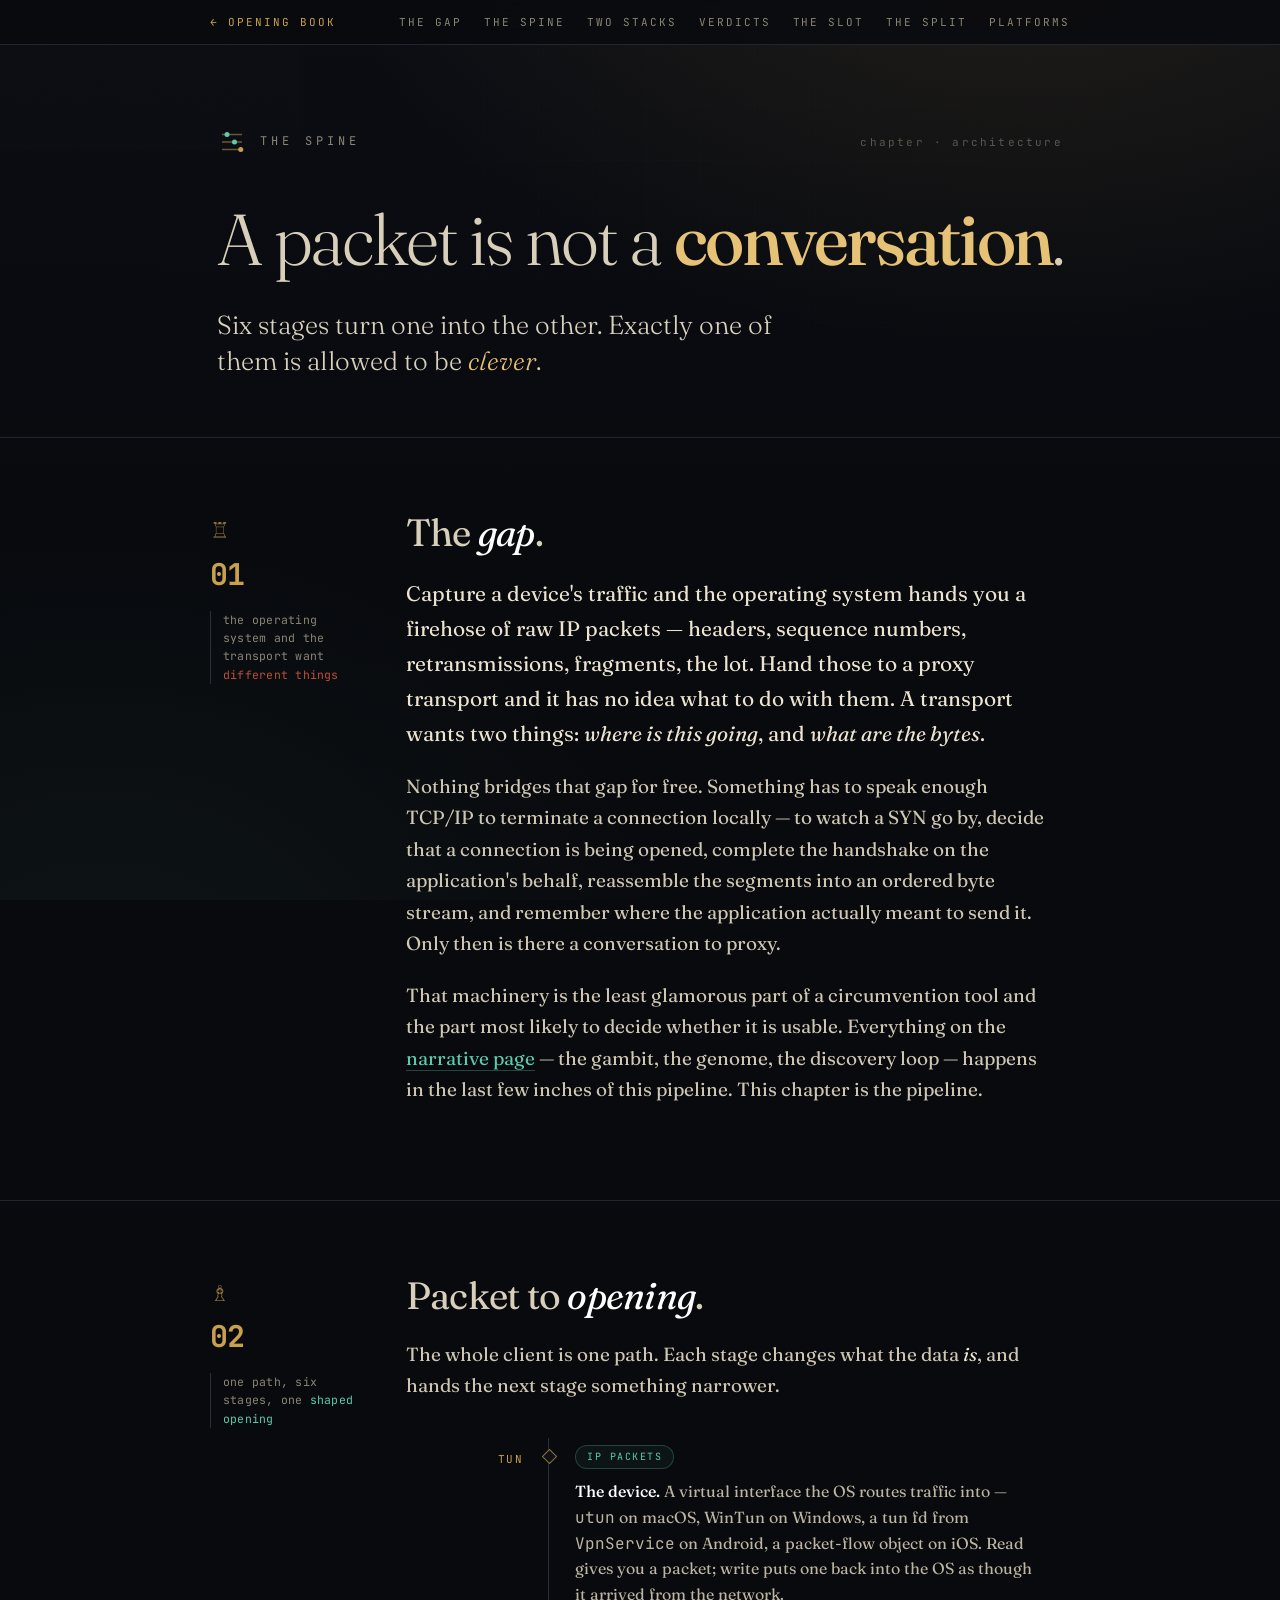
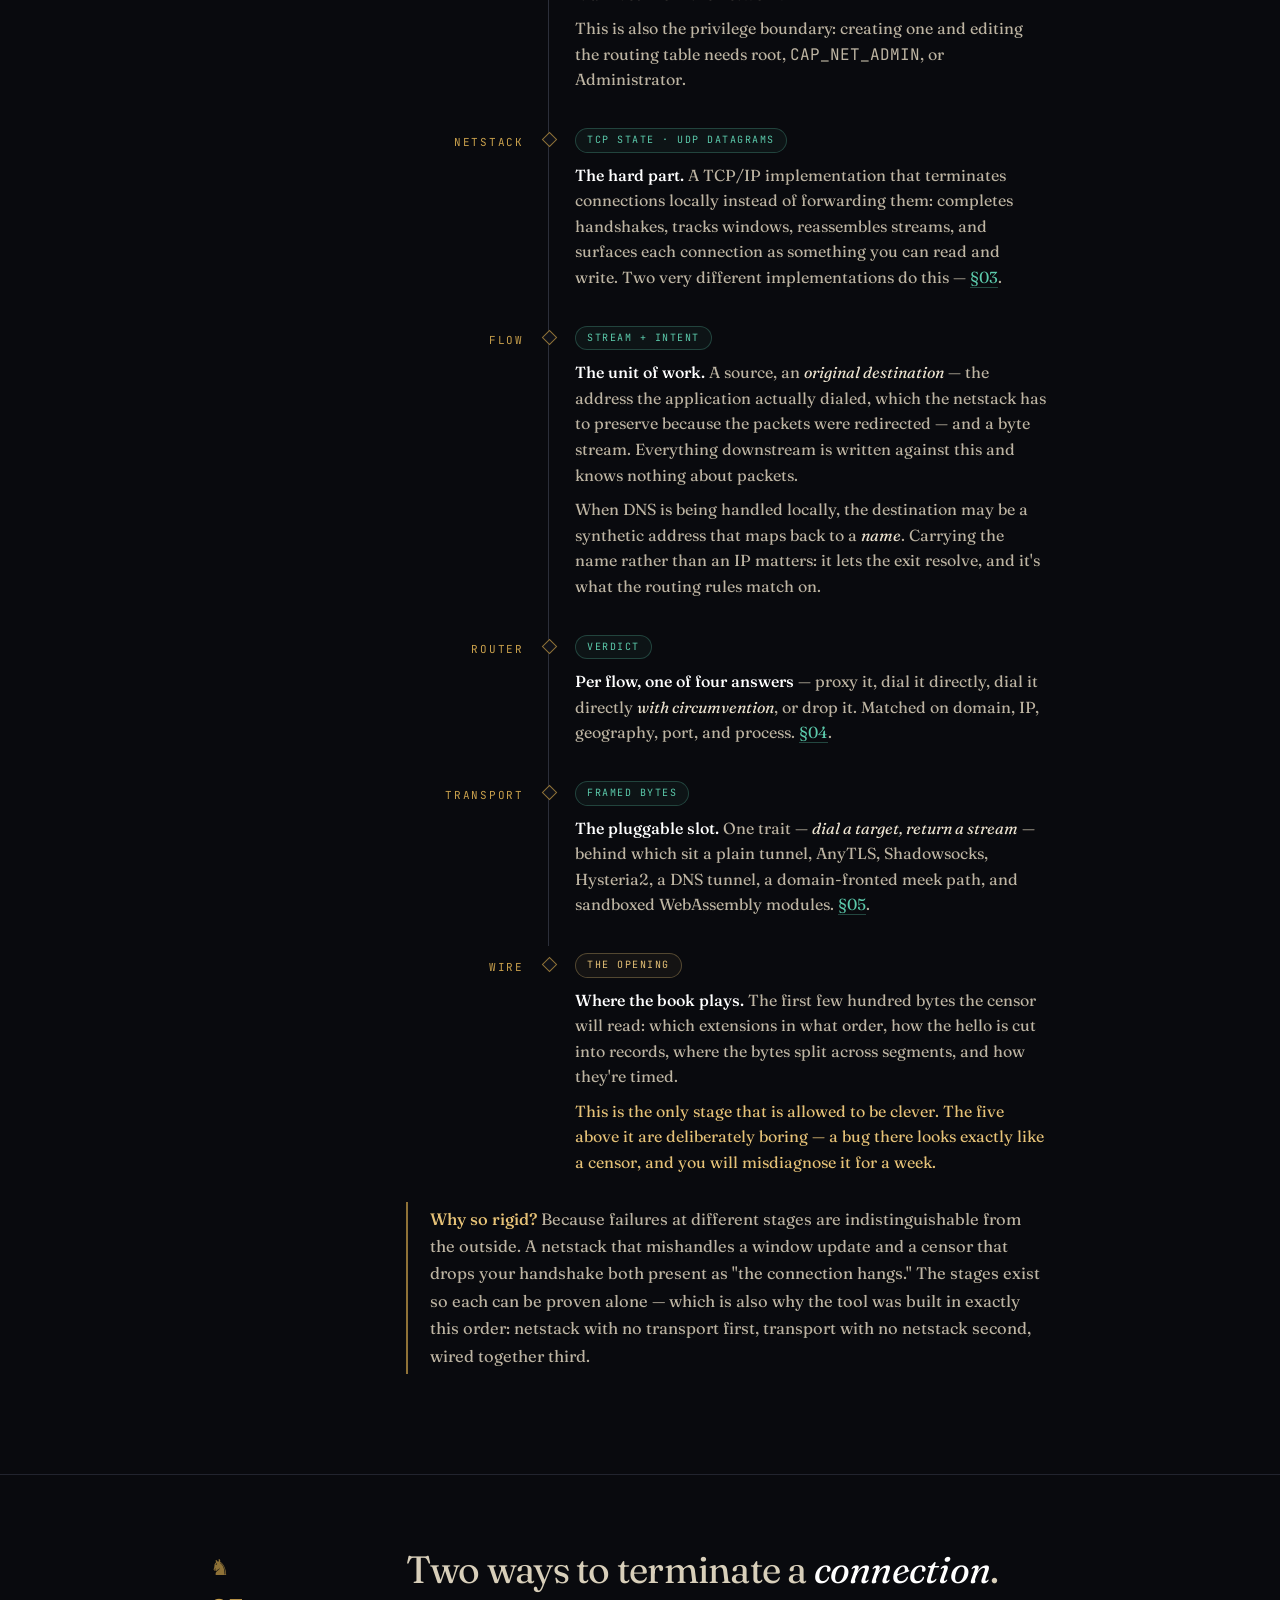
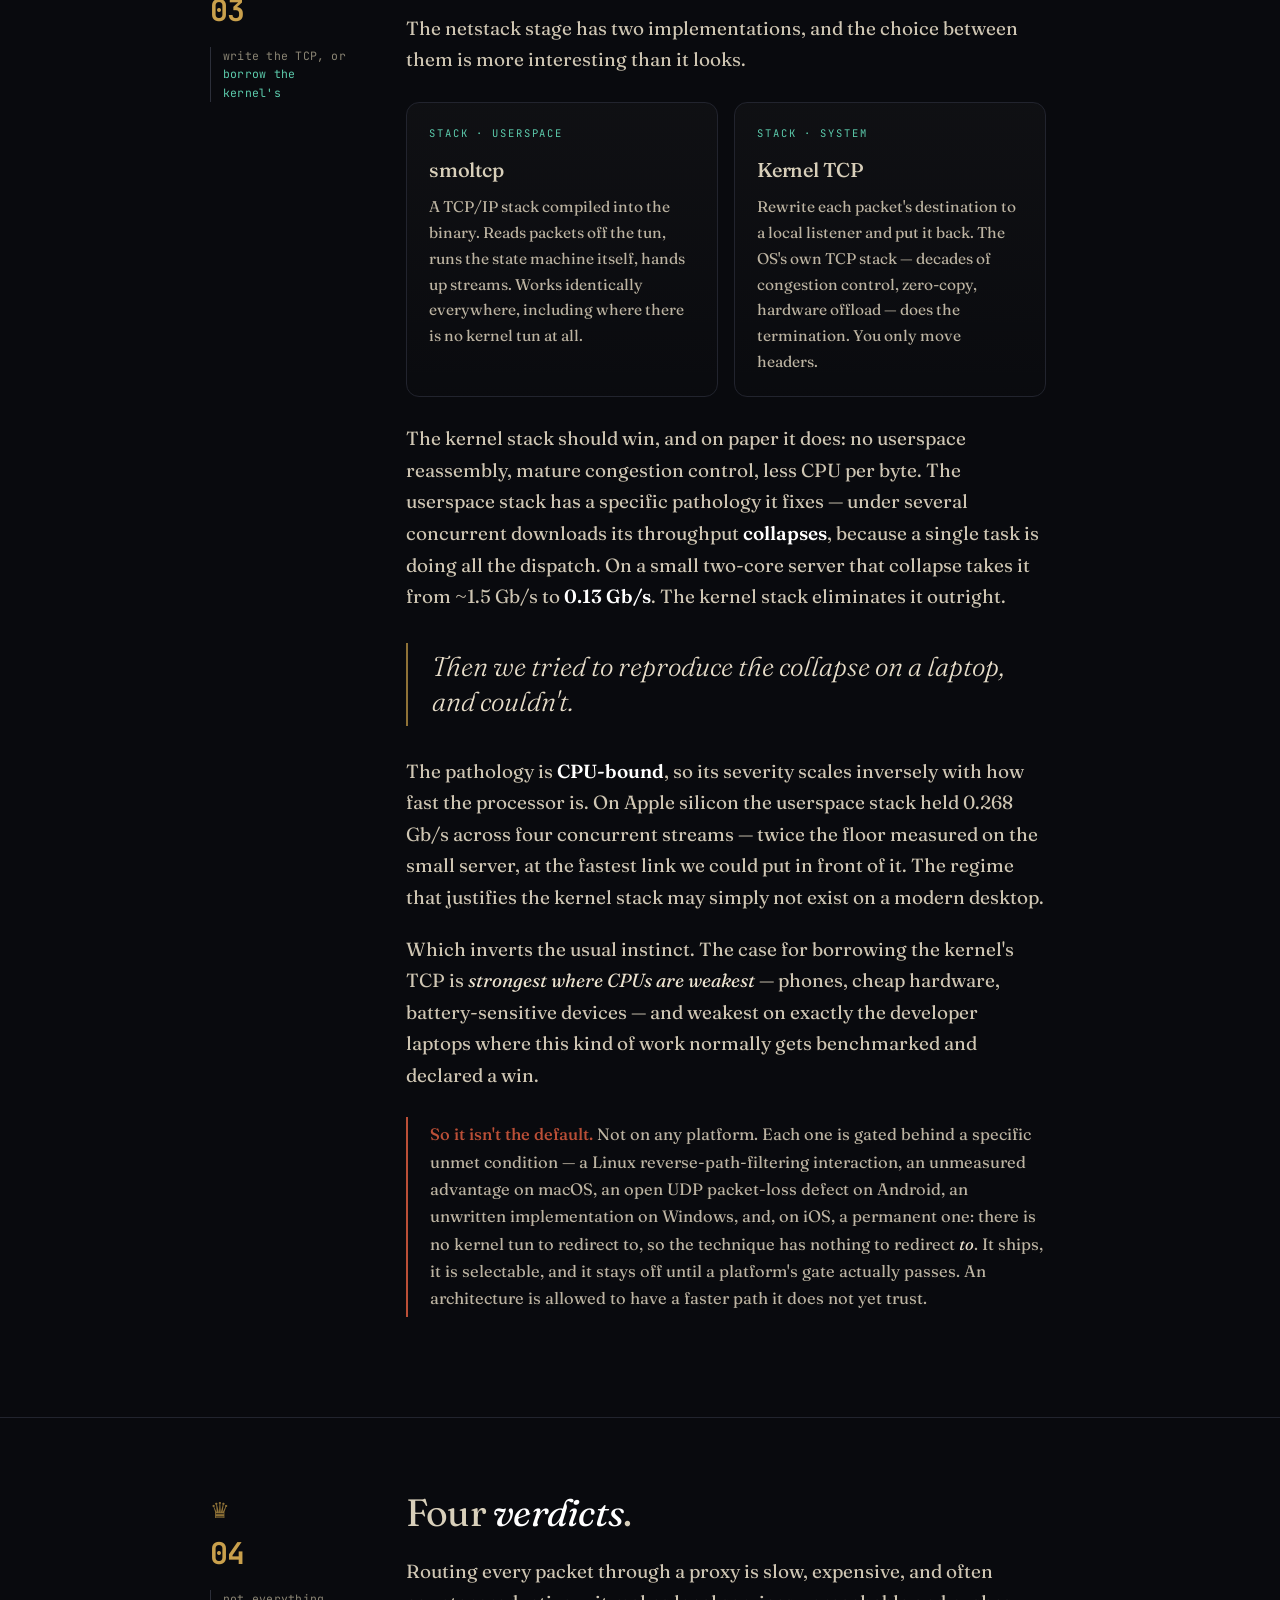
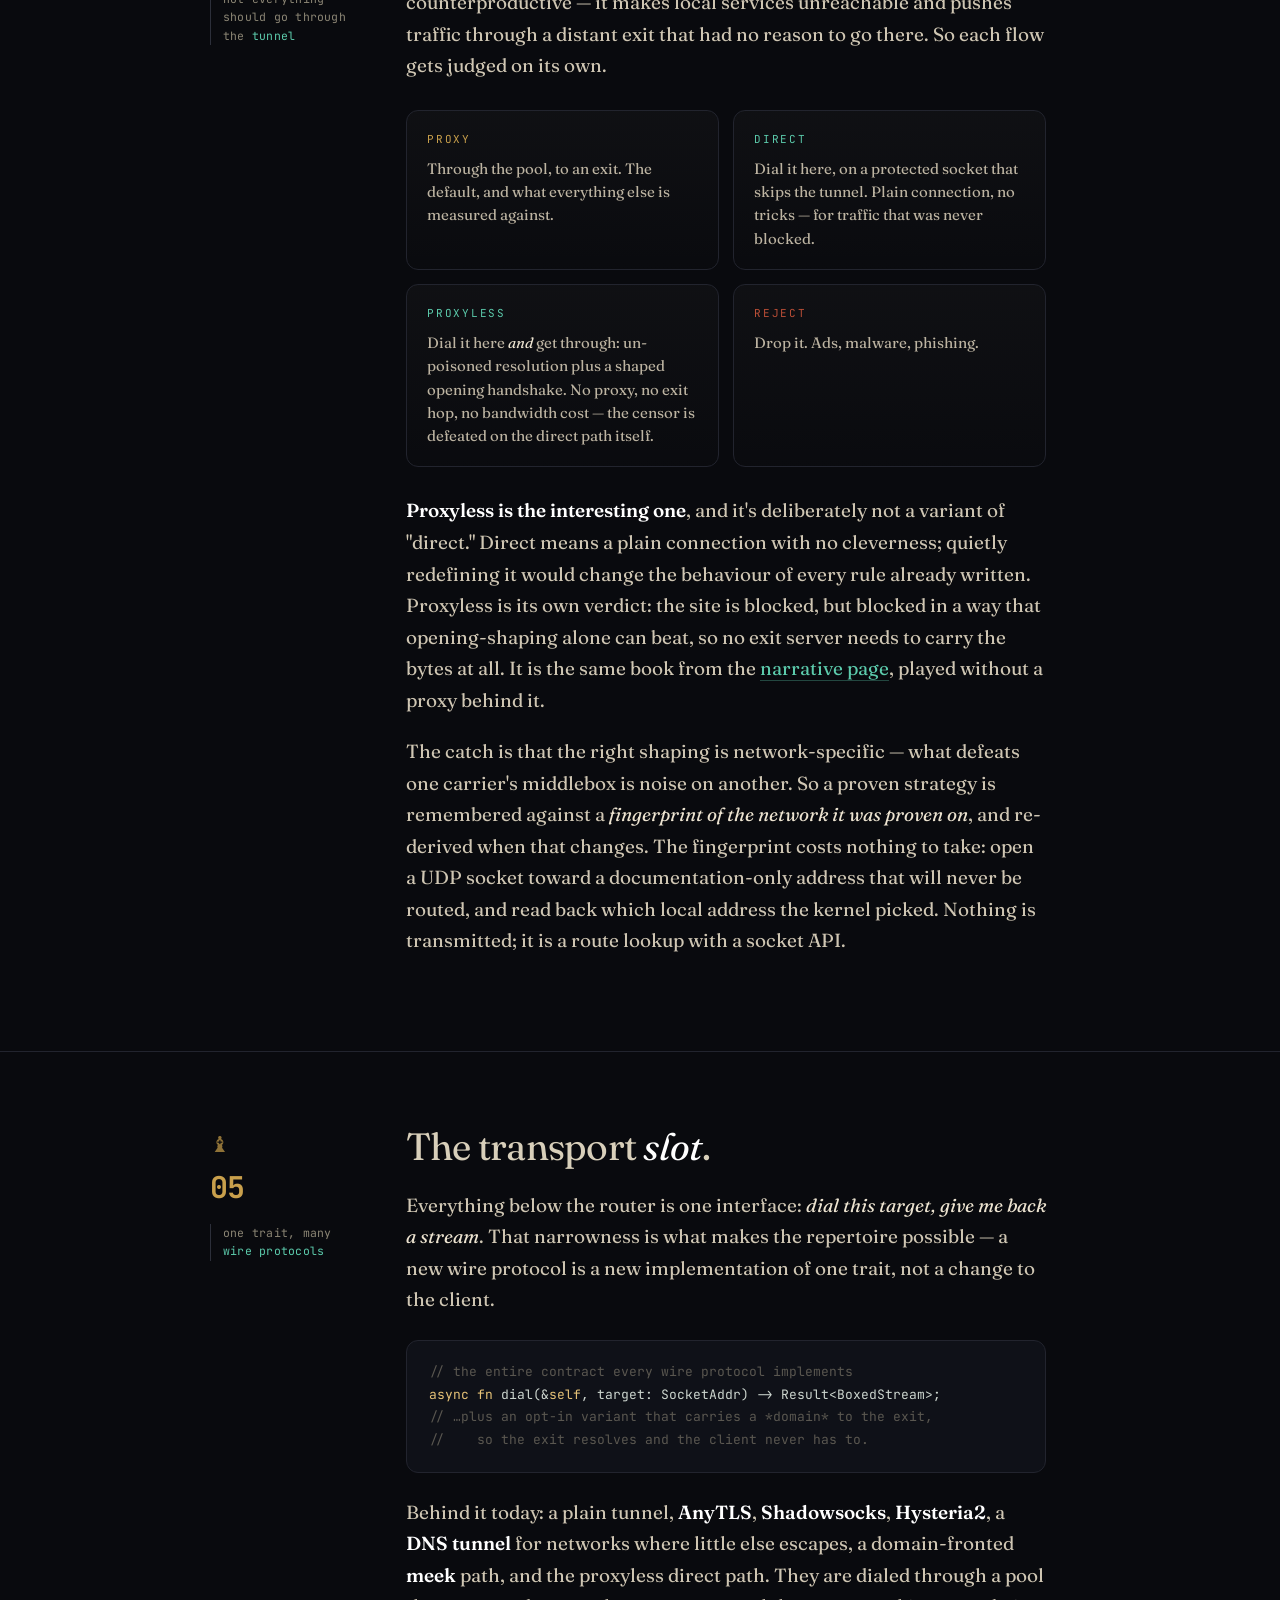
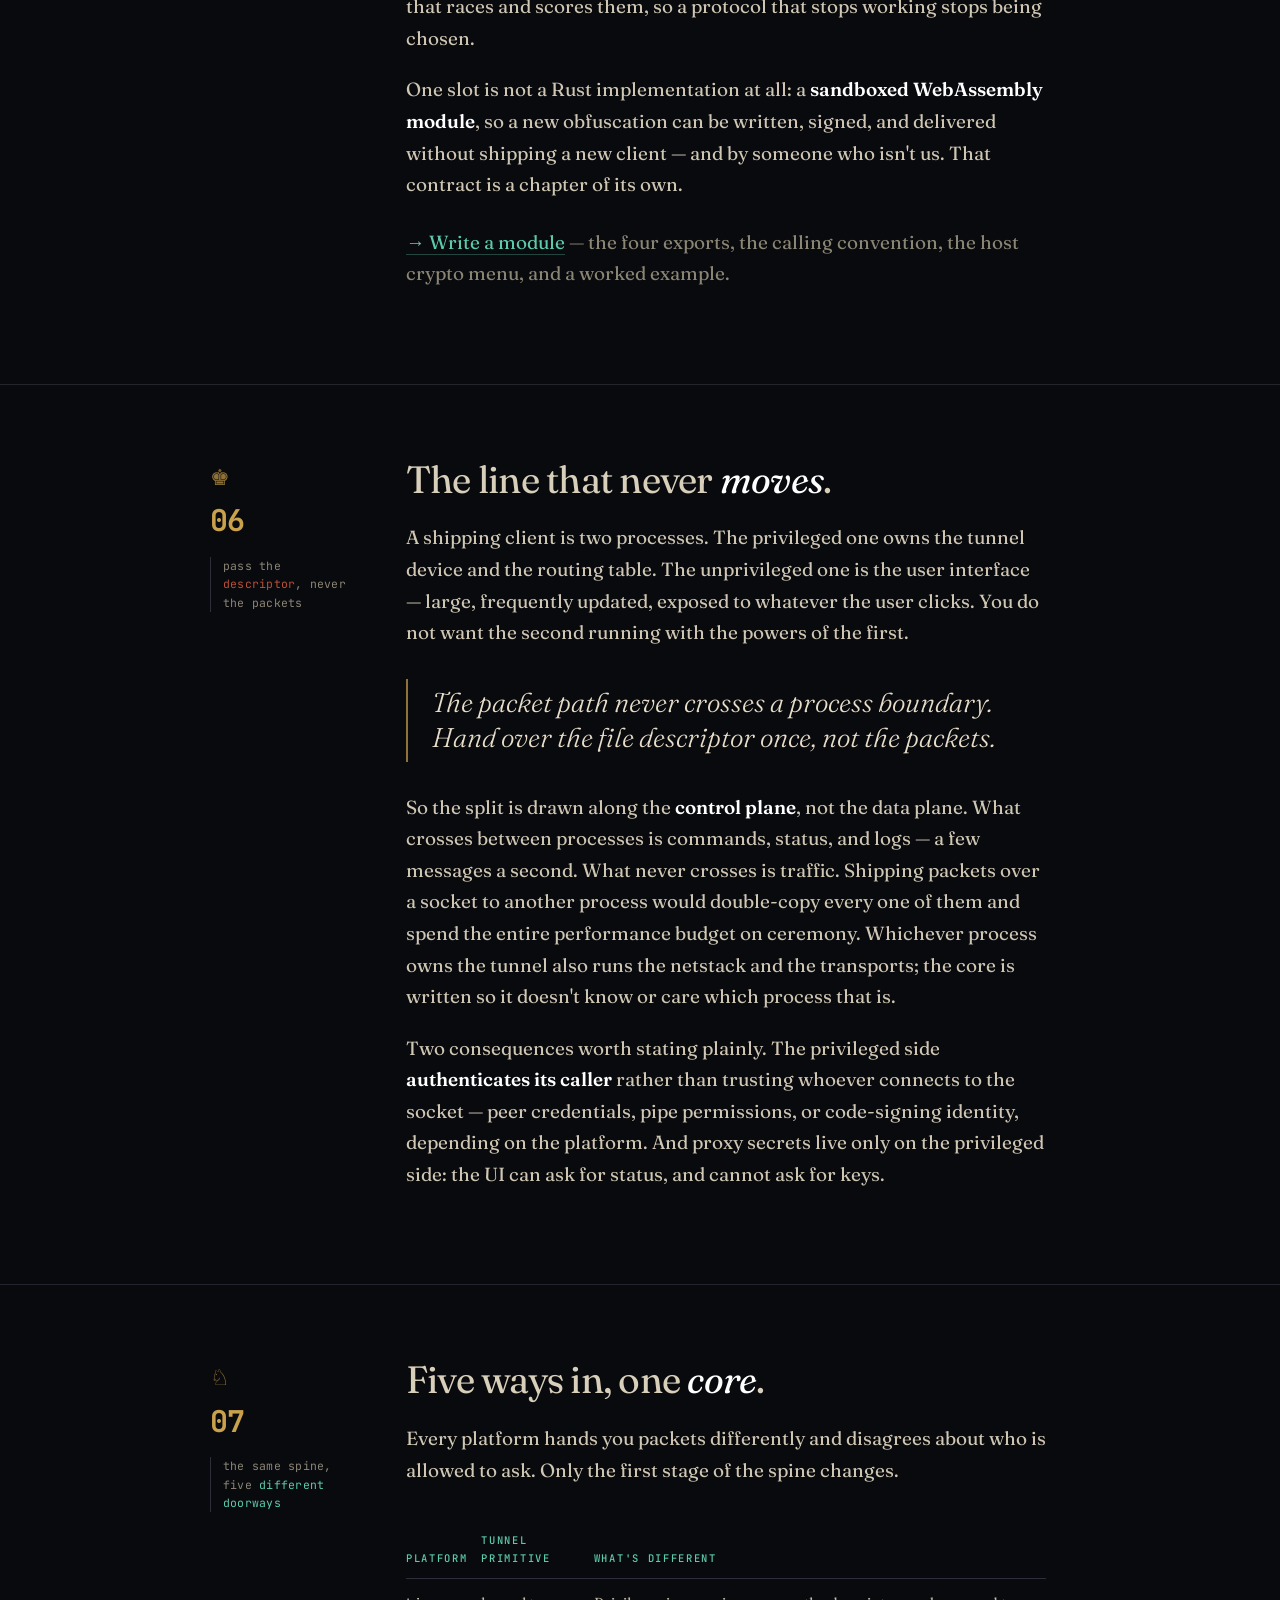
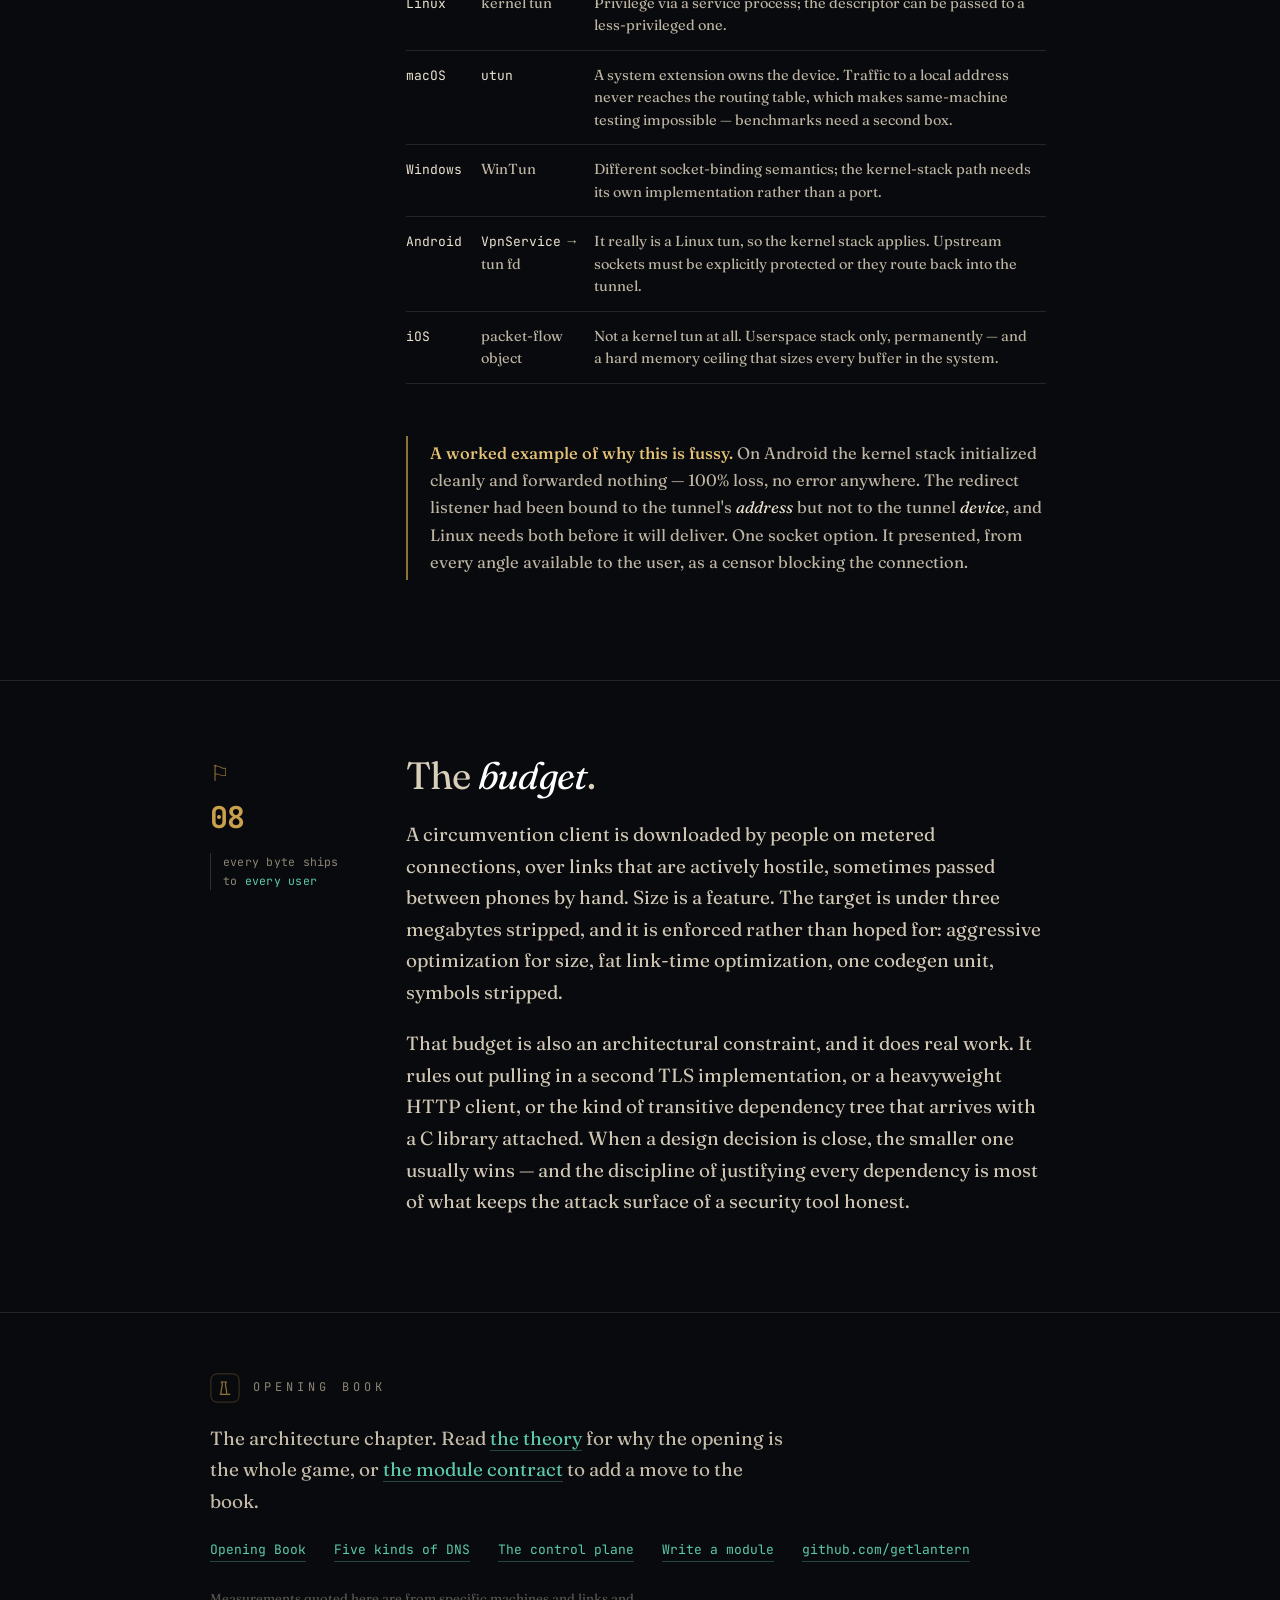
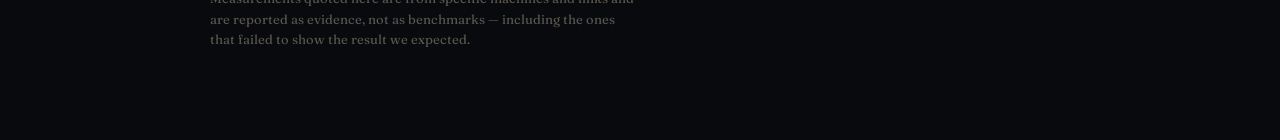
==== commit a1d03b06: "Review: subnav coverage, escape the code sample, explicit ledger markers Addresses CodeRabbit's revi" ====
--- a/architecture.html
+++ b/architecture.html
@@ -63,6 +63,7 @@
     <a href="#spine">The spine</a>
     <a href="#stacks">Two stacks</a>
     <a href="#verdicts">Verdicts</a>
+    <a href="#slot">The slot</a>
     <a href="#split">The split</a>
     <a href="#platforms">Platforms</a>
   </div>
@@ -210,7 +211,7 @@
       <h2 class="rise">The transport <span class="it">slot</span>.</h2>
       <p class="rise">Everything below the router is one interface: <em>dial this target, give me back a stream</em>. That narrowness is what makes the repertoire possible — a new wire protocol is a new implementation of one trait, not a change to the client.</p>
       <div class="code rise"><span class="c">// the entire contract every wire protocol implements</span>
-<span class="k">async fn</span> dial(&<span class="k">self</span>, target: SocketAddr) -> Result&lt;BoxedStream&gt;;
+<span class="k">async fn</span> dial(&amp;<span class="k">self</span>, target: SocketAddr) -&gt; Result&lt;BoxedStream&gt;;
 <span class="c">// …plus an opt-in variant that carries a *domain* to the exit,
 //    so the exit resolves and the client never has to.</span></div>
       <p class="rise">Behind it today: a plain tunnel, <strong>AnyTLS</strong>, <strong>Shadowsocks</strong>, <strong>Hysteria2</strong>, a <strong>DNS tunnel</strong> for networks where little else escapes, a domain-fronted <strong>meek</strong> path, and the proxyless direct path. They are dialed through a pool that races and scores them, so a protocol that stops working stops being chosen.</p>
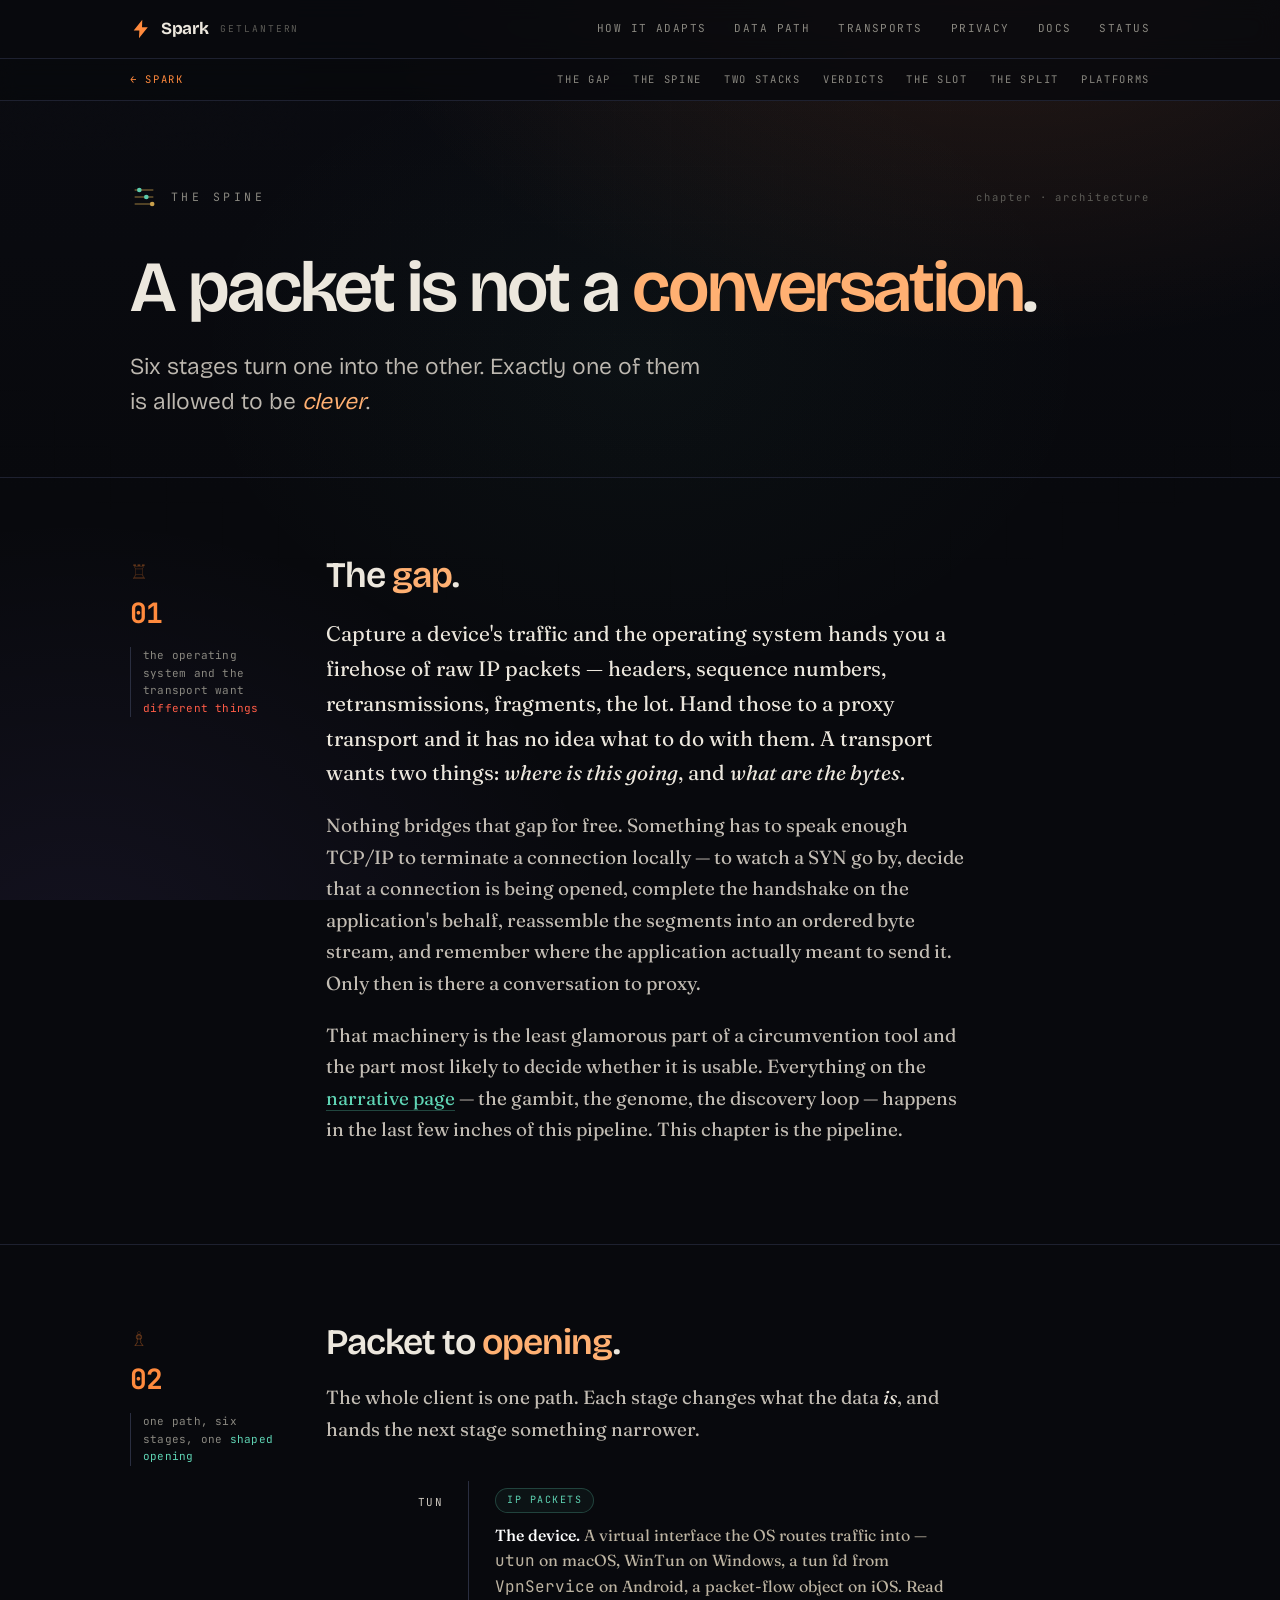
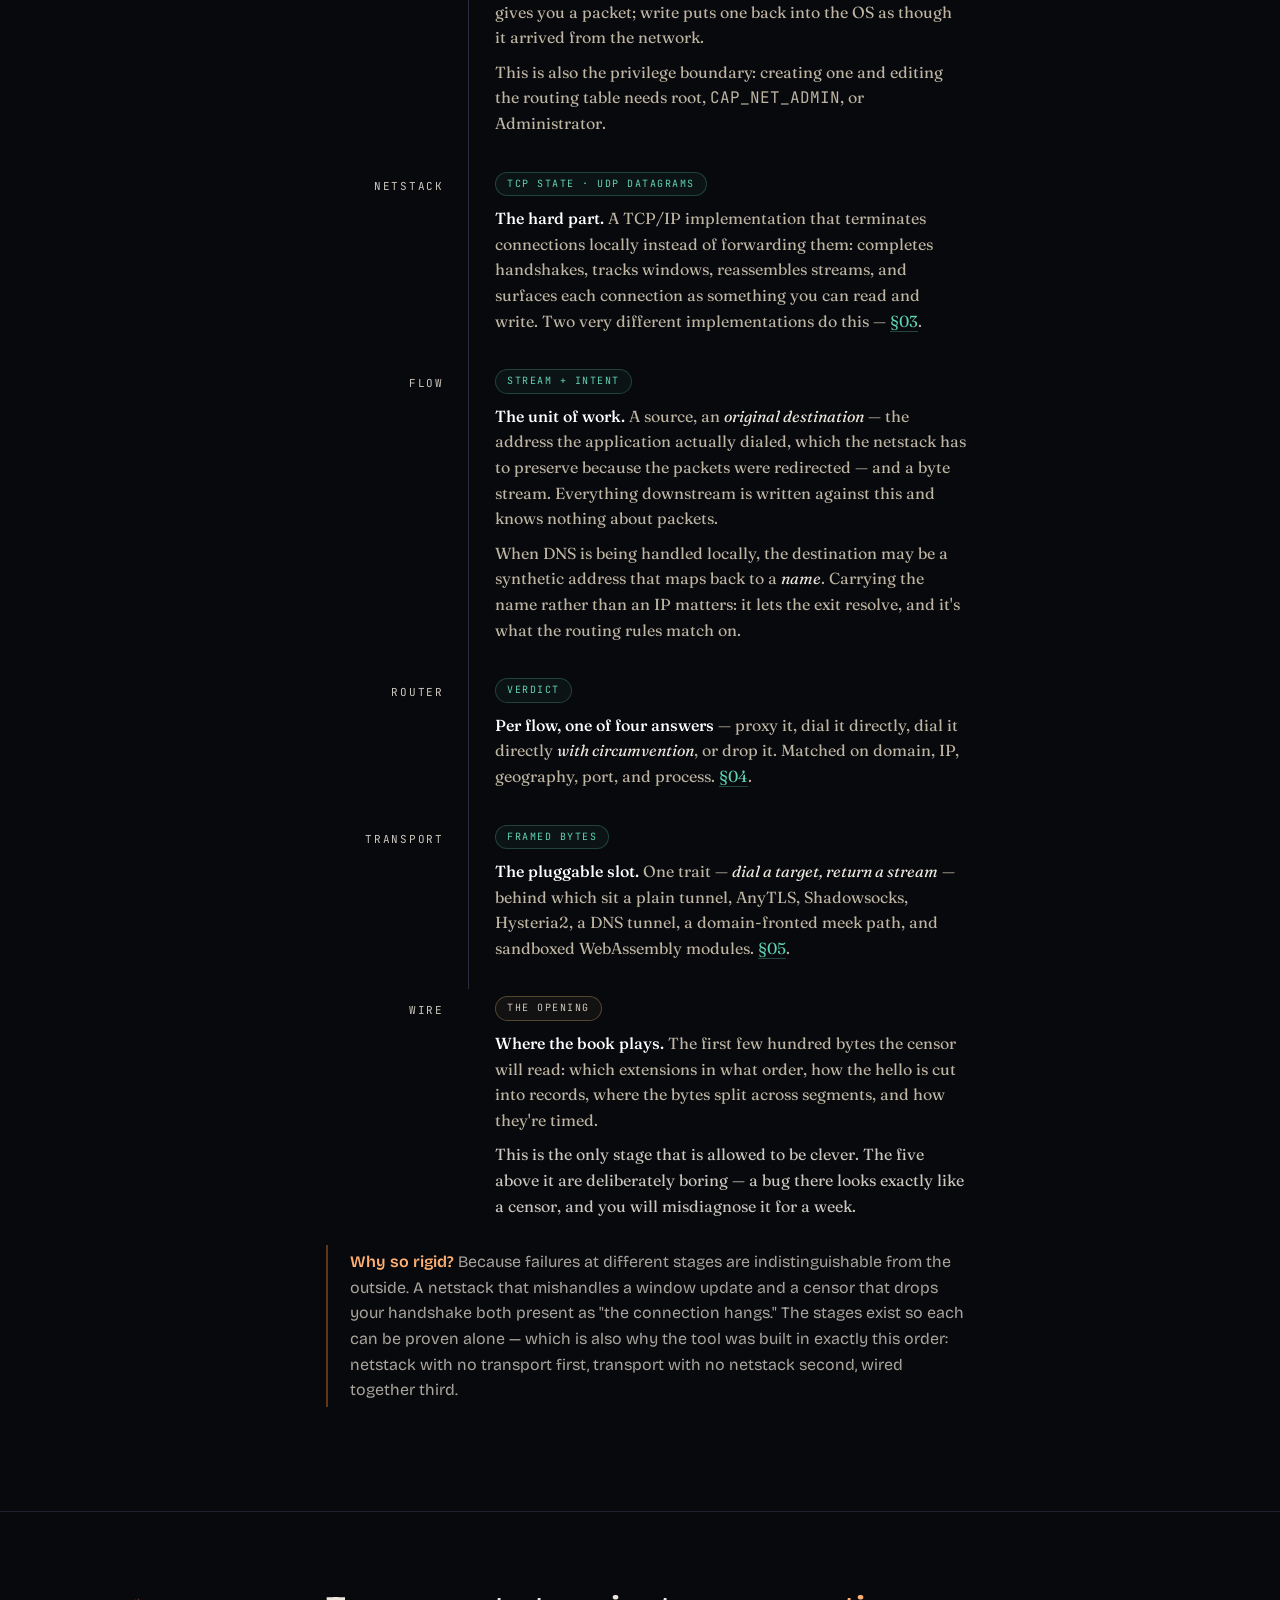
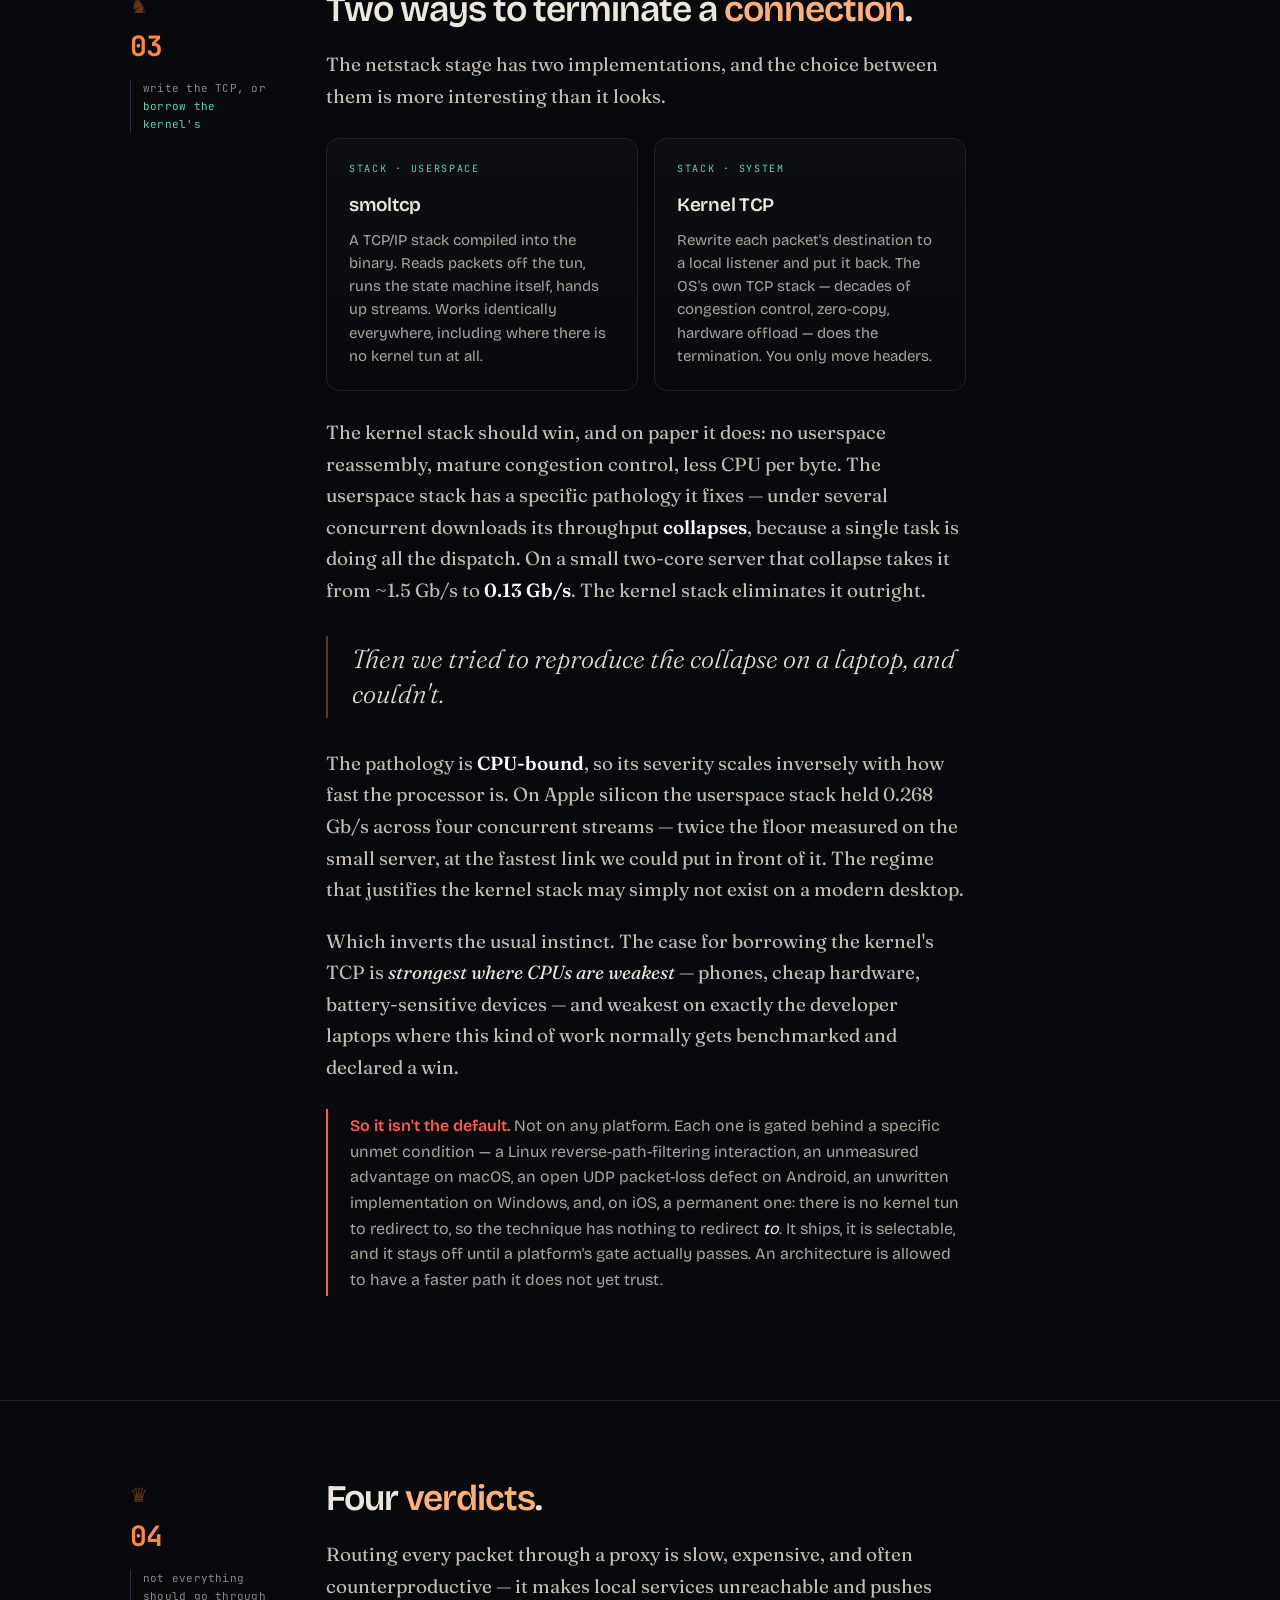
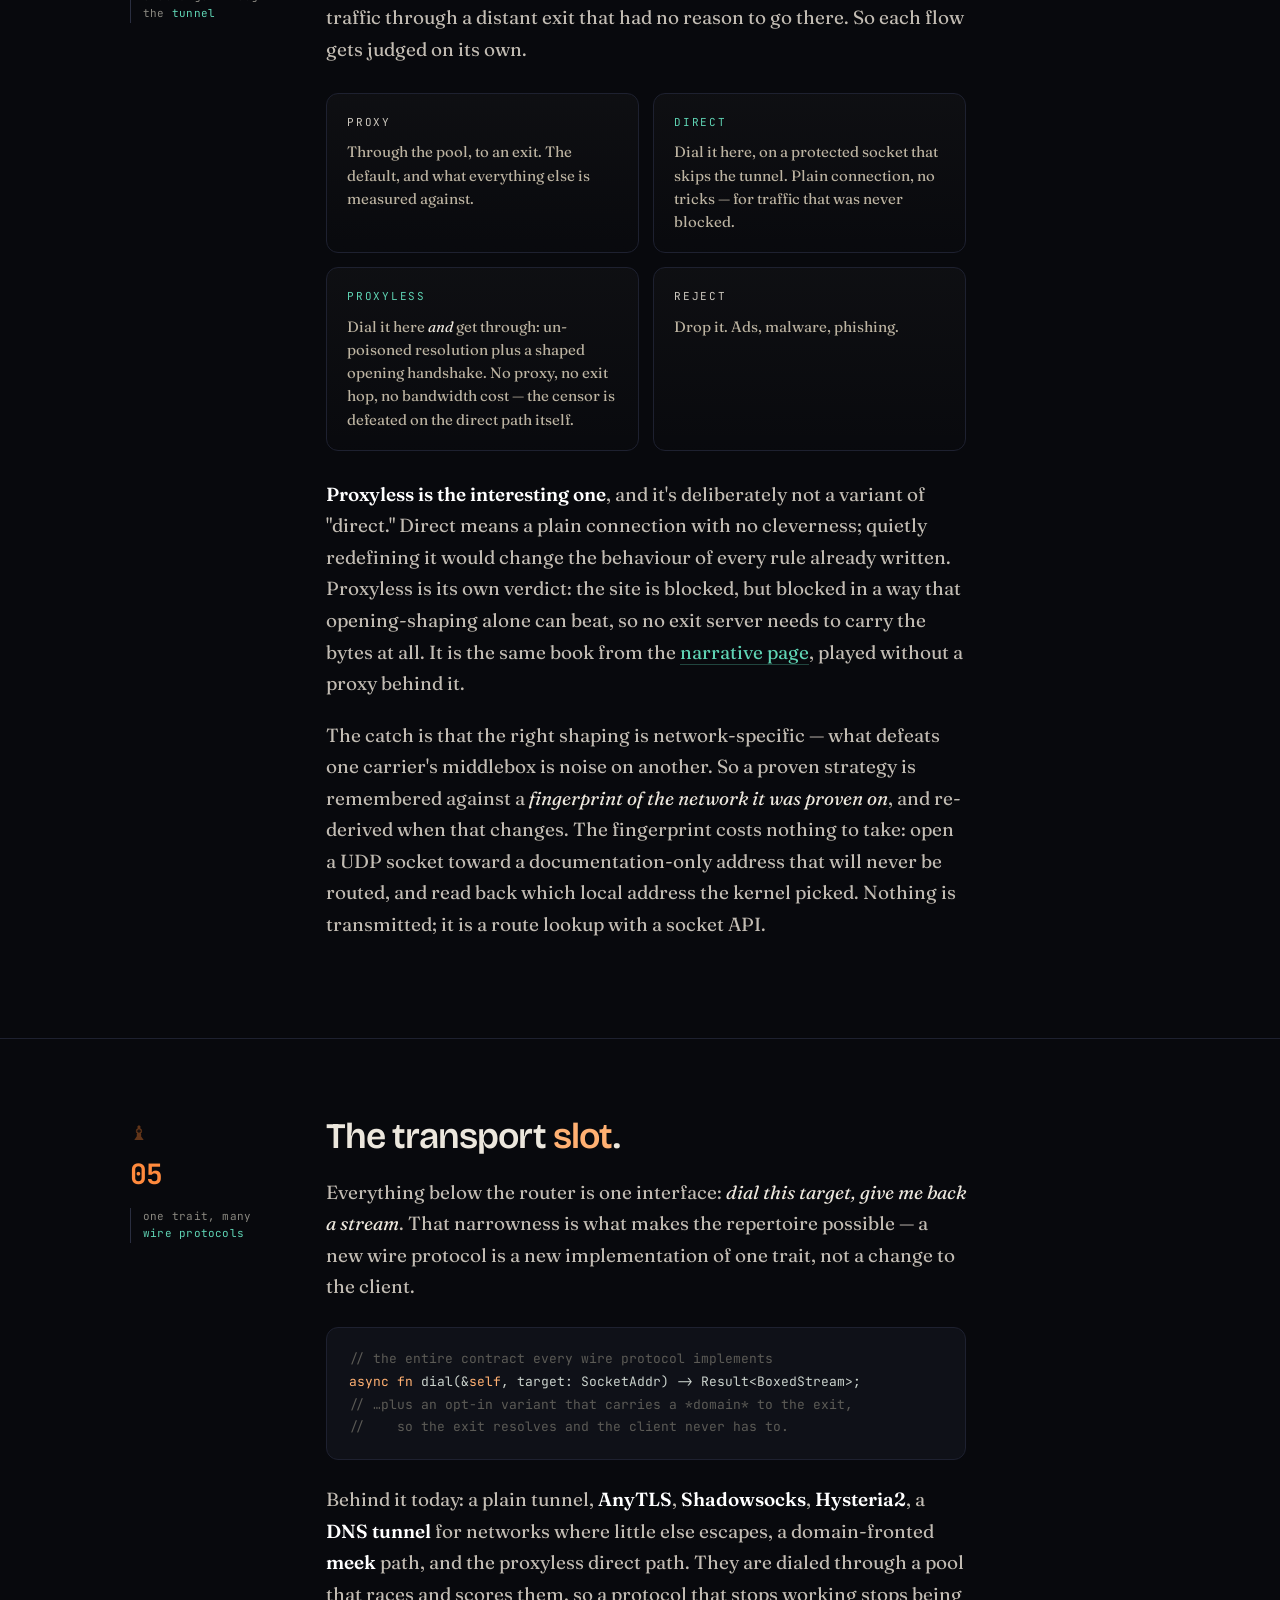
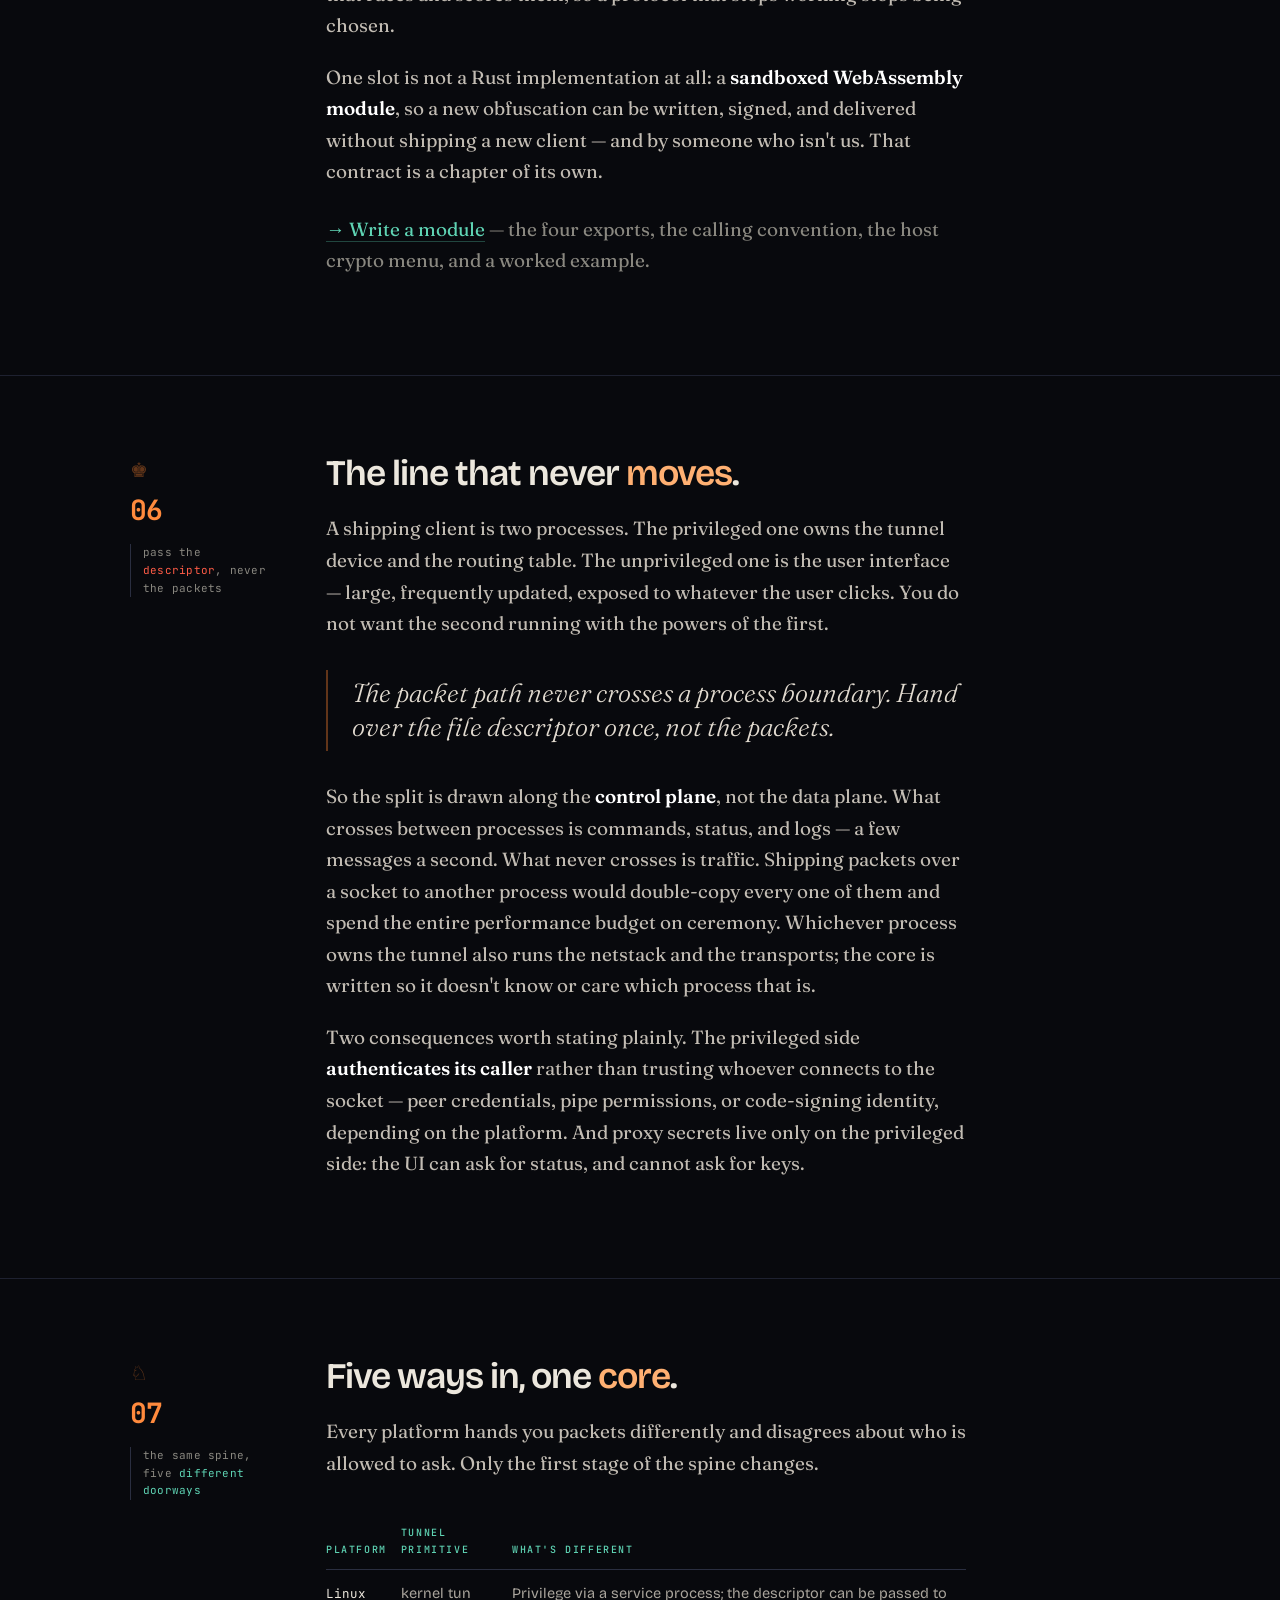
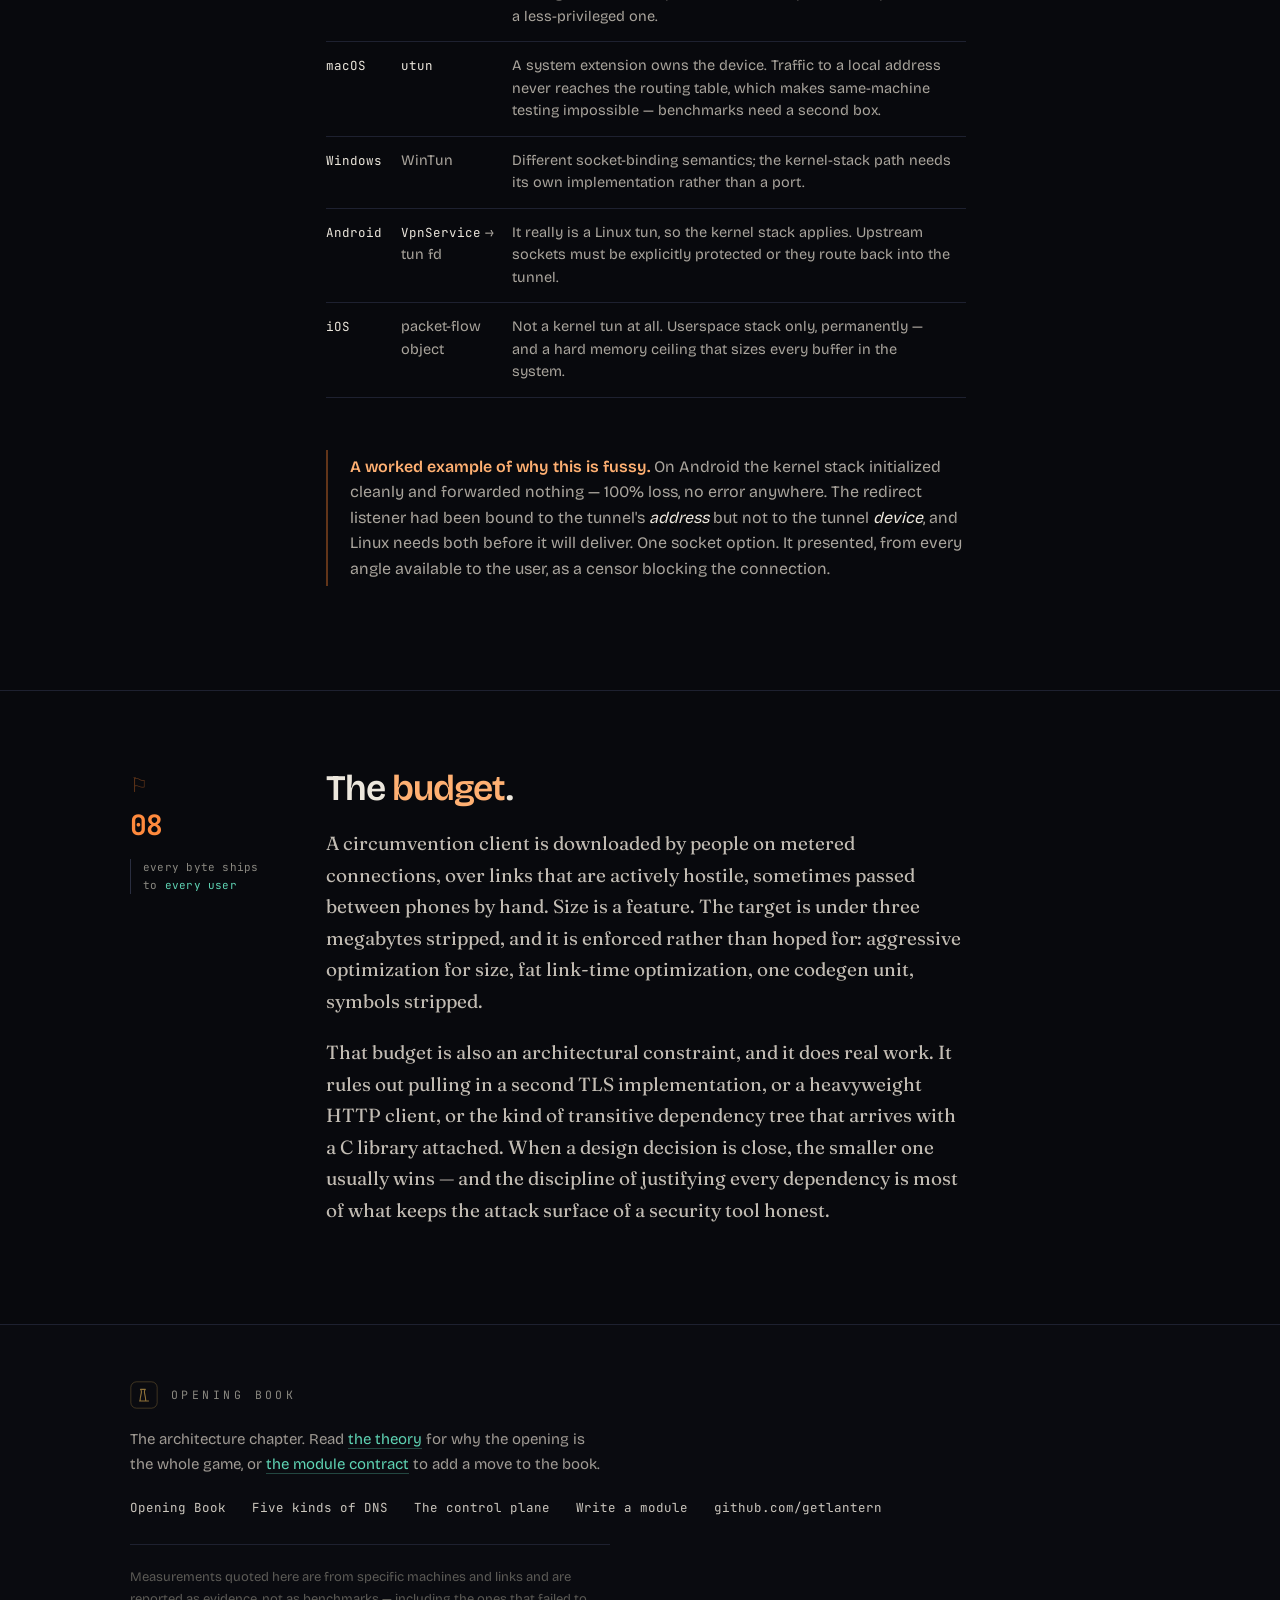
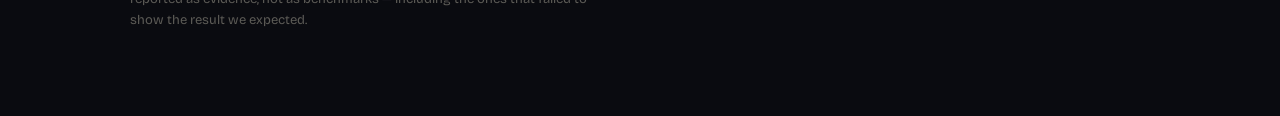
==== commit 37914dd5: "Overhaul: Opening Book becomes the Spark site The site argued a thesis and documented four chapters " ====
--- a/architecture.html
+++ b/architecture.html
@@ -7,10 +7,13 @@
 <meta name="description" content="How a raw IP packet becomes a shaped opening on the wire: the tun, the netstack, the flow, the four verdicts, the transport slot — and the one line the architecture never crosses." />
 <meta property="og:title" content="The spine — Opening Book" />
 <meta property="og:description" content="A packet is not a conversation. Six stages turn one into the other — and exactly one of them is allowed to be clever." />
+<link rel="icon" href="assets/favicon.svg" type="image/svg+xml">
+<link rel="apple-touch-icon" href="assets/favicon.svg">
 <link rel="preconnect" href="https://fonts.googleapis.com">
 <link rel="preconnect" href="https://fonts.gstatic.com" crossorigin>
-<link href="https://fonts.googleapis.com/css2?family=Fraunces:ital,opsz,wght@0,9..144,300;0,9..144,400;0,9..144,500;0,9..144,600;1,9..144,300;1,9..144,500&family=JetBrains+Mono:wght@400;500;700&display=swap" rel="stylesheet">
+<link href="https://fonts.googleapis.com/css2?family=Bricolage+Grotesque:opsz,wght@12..96,300;12..96,400;12..96,600;12..96,700&family=Fraunces:ital,opsz,wght@0,9..144,300;0,9..144,400;0,9..144,500;1,9..144,300&family=JetBrains+Mono:wght@400;500;700&display=swap" rel="stylesheet">
 <link rel="stylesheet" href="assets/site.css" />
+<script src="assets/site.js" defer></script>
 <style>
   /* Page-local: the stage diagram. Everything else comes from the shared sheet. */
   .spine{margin:36px 0 8px}
@@ -56,9 +59,26 @@
 <div class="bg"></div><div class="board"></div>
 <svg class="grain" aria-hidden="true" xmlns="http://www.w3.org/2000/svg"><filter id="n"><feTurbulence type="fractalNoise" baseFrequency=".9" numOctaves="2" stitchTiles="stitch"/></filter><rect width="100%" height="100%" filter="url(#n)"/></svg>
 
+<nav class="topnav">
+  <div class="in">
+    <a class="brand" href="index.html">
+      <svg viewBox="0 0 24 24" fill="none" aria-hidden="true">
+        <path d="M13.4 2 4 13.6h6.2L9.8 22l9.6-11.8h-6.3z" fill="#ff8a3d"/>
+      </svg>
+      <b>Spark</b><span>getlantern</span>
+    </a>
+    <a class="nl" href="index.html#adapt">How it adapts</a>
+    <a class="nl" href="index.html#path">Data path</a>
+    <a class="nl" href="index.html#transports">Transports</a>
+    <a class="nl" href="index.html#privacy">Privacy</a>
+    <a class="nl" href="index.html#docs">Docs</a>
+    <a class="nl" href="index.html#status">Status</a>
+  </div>
+</nav>
+
 <nav class="subnav">
   <div class="in">
-    <a class="home" href="index.html">← Opening Book</a>
+    <a class="home" href="index.html">← Spark</a>
     <a href="#gap">The gap</a>
     <a href="#spine">The spine</a>
     <a href="#stacks">Two stacks</a>
@@ -274,9 +294,9 @@
       <svg viewBox="0 0 40 40" fill="none" aria-hidden="true"><rect x="1.2" y="1.2" width="37.6" height="37.6" rx="8" stroke="#c9a04c" stroke-opacity=".4"/><path d="M13 28.5h14M14.5 28.5c0-7.5 1.8-9.2 1.8-13.2 0-2.2-1.3-3.3-1.3-3.3h6.9s-1.3 1.1-1.3 3.3c0 4 1.8 5.7 1.8 13.2" stroke="#c9a04c" stroke-opacity=".7" stroke-width="1.6" stroke-linejoin="round"/></svg>
       <span class="wm">Opening&nbsp;Book</span>
     </div>
-    <p>The architecture chapter. Read <a href="index.html">the theory</a> for why the opening is the whole game, or <a href="modules.html">the module contract</a> to add a move to the book.</p>
+    <p>The architecture chapter. Read <a href="book.html">the theory</a> for why the opening is the whole game, or <a href="modules.html">the module contract</a> to add a move to the book.</p>
     <div class="links">
-      <a href="index.html">Opening Book</a>
+      <a href="book.html">Opening Book</a>
       <a href="dns.html">Five kinds of DNS</a>
       <a href="ipc.html">The control plane</a>
       <a href="modules.html">Write a module</a>
@@ -286,12 +306,5 @@
   </div>
 </footer>
 
-<script>
-  const io = new IntersectionObserver((es)=>{
-    es.forEach(e=>{ if(e.isIntersecting){ e.target.classList.add('in'); io.unobserve(e.target); } });
-  }, {threshold:.12, rootMargin:'0px 0px -7% 0px'});
-  document.querySelectorAll('.rise').forEach(el=>io.observe(el));
-  requestAnimationFrame(()=>document.querySelectorAll('header .rise').forEach(el=>el.classList.add('in')));
-</script>
 </body>
 </html>
--- a/assets/site.css
+++ b/assets/site.css
@@ -1,219 +1,463 @@
-/* Opening Book — shared design system.
-   Extracted from index.html so the deep-dive pages cannot drift from the narrative page.
-   Ink-and-brass on near-black, Fraunces for prose, JetBrains Mono for anything mechanical. */
-  :root{
-    --ink:#090a0e; --ink2:#0f1118; --panel:#13151d; --line:#22242e; --line2:#2c2f3a;
-    --bone:#ece3d0; --paper:#d8cfba; --dim:#8b8574; --faint:#5a5750;
-    --brass:#c9a04c; --brass-hi:#e6c277; --brass-dim:#8f7237;
-    --signal:#5ccbac; --blood:#bb4f37;
-    --measure:640px;
-  }
-  *{margin:0;padding:0;box-sizing:border-box}
-  html{scroll-behavior:smooth}
-  body{
-    background:var(--ink); color:var(--paper);
-    font-family:"Fraunces",Georgia,serif; font-weight:400;
-    font-size:19px; line-height:1.66; font-optical-sizing:auto;
-    -webkit-font-smoothing:antialiased; text-rendering:optimizeLegibility;
-    overflow-x:hidden;
-  }
-  /* layered atmosphere: pools of light + a faint board, fading out */
-  .bg{position:fixed; inset:0; z-index:-3; pointer-events:none;
-    background:
-      radial-gradient(1200px 760px at 80% -10%, rgba(201,160,76,.12), transparent 58%),
-      radial-gradient(1000px 820px at 8% 112%, rgba(92,203,172,.06), transparent 58%),
-      linear-gradient(180deg,#0b0d13 0%,#080a0e 55%,#090a0e 100%);}
-  .board{position:fixed; inset:-2px; z-index:-2; pointer-events:none; opacity:.5;
-    background-image:
-      linear-gradient(rgba(236,227,208,.022) 1px,transparent 1px),
-      linear-gradient(90deg,rgba(236,227,208,.022) 1px,transparent 1px);
-    background-size:54px 54px;
-    -webkit-mask-image:radial-gradient(120% 90% at 50% 22%,#000 0%,transparent 78%);
-            mask-image:radial-gradient(120% 90% at 50% 22%,#000 0%,transparent 78%);}
-  .grain{position:fixed; inset:0; z-index:-1; pointer-events:none; opacity:.045; mix-blend-mode:overlay}
-
-  .wrap{max-width:920px; margin:0 auto; padding:0 30px}
-  a{color:var(--signal); text-decoration:none; border-bottom:1px solid rgba(92,203,172,.32); transition:border-color .2s}
-  a:hover{border-color:var(--signal)}
-  em{font-style:italic; color:var(--bone)}
-  strong{font-weight:600; color:#fff}
-  .mono{font-family:"JetBrains Mono",monospace}
-
-  /* ---------- HERO ---------- */
-  header{position:relative; min-height:100svh; display:flex; flex-direction:column; justify-content:center; padding:96px 0 72px}
-  /* Wraps rather than overflowing: the wordmark and the eco line together exceed a 320px
-     viewport, and an unwrapped flex row would widen its column-flex parent to fit them. */
-  .crest{display:flex; align-items:center; flex-wrap:wrap; gap:13px; margin-bottom:46px}
-  .crest svg{width:30px;height:30px;flex:none}
-  .crest .wm{font-family:"JetBrains Mono",monospace; font-size:12px; letter-spacing:.34em; text-transform:uppercase; color:var(--dim)}
-  .crest .eco{margin-left:auto; font-family:"JetBrains Mono",monospace; font-size:11px; letter-spacing:.2em; color:var(--faint)}
-  /* The 44px floor this used to carry was wider than a phone once a hero phrase was held together
-     with non-breaking spaces: `body{overflow-x:hidden}` then clipped the overflow outright, so the
-     headline lost its last word with no scrollbar to reveal it. Floor it below the narrowest
-     viewport we care about and let vw drive everything above ~380px. */
-  header h1{
-    font-size:clamp(31px,8.4vw,96px); font-weight:300; letter-spacing:-.032em; line-height:1.02;
-  }
-  header h1 b{font-weight:500; font-style:italic; color:#fff}
-  header h1 .br{color:var(--brass-hi); font-weight:500}
-  .lede{margin-top:30px; font-size:clamp(20px,2.5vw,26px); font-weight:300; color:#d9d0bd; max-width:30ch; line-height:1.4}
-  .lede i{font-style:italic; color:var(--brass-hi)}
-
-  /* SNI fragmentation motif */
-  .motif{margin-top:60px; max-width:560px}
-  /* Eleven fixed-width cells in a row set the min-content width of the whole hero column, so a
-     floor that looks fine on a laptop silently widens `.wrap` past a small phone. Everything here
-     is em-based below, so the one clamp governs the motif's entire footprint. */
-  .host{display:flex; align-items:stretch; gap:.3em; font-family:"JetBrains Mono",monospace; font-weight:500; font-size:clamp(11px,3.2vw,22px)}
-  .host .cell{
-    width:1.6em; height:2.1em; display:grid; place-items:center; border-radius:4px;
-    color:#cfe9e0; background:linear-gradient(180deg,rgba(92,203,172,.16),rgba(92,203,172,.04));
-    border:1px solid rgba(92,203,172,.34);
-  }
-  .host .gap{position:relative; width:2px; align-self:stretch; margin:0 .55em;
-    background:var(--blood); border-radius:2px;
-    box-shadow:0 0 12px 1px rgba(187,79,55,.6);
-    transform:scaleY(0); transform-origin:center; opacity:0;}
-  .host.cut .gap{animation:cut 1.1s .7s cubic-bezier(.2,.8,.2,1) forwards}
-  .host.cut .seg2{animation:shove 1.1s .7s cubic-bezier(.2,.8,.2,1) forwards}
-  .seg,.seg2{display:flex; gap:.3em}
-  @keyframes cut{to{transform:scaleY(1); opacity:1}}
-  @keyframes shove{from{transform:translateX(-13px)} to{transform:translateX(0)}}
-  .mcap{margin-top:16px; font-family:"JetBrains Mono",monospace; font-size:11.5px; letter-spacing:.05em; color:var(--faint)}
-  .mcap b{color:var(--blood); font-weight:500}
-  .scroll{margin-top:52px; font-family:"JetBrains Mono",monospace; font-size:11px; letter-spacing:.24em; text-transform:uppercase; color:var(--faint)}
-
-  /* ---------- SPREAD: notation rail + body ---------- */
-  section{padding:74px 0; border-top:1px solid var(--line)}
-  /* Same box as `.wrap`, padding included. Without the padding this grid runs to the viewport
-     edges on a phone (text touching glass, and anything drawn in a negative offset — a spine node,
-     a bullet — clipped away entirely). Matching `.wrap` also aligns the notation rail with the
-     header crest and the chapter subnav, which a bare 920px box does not. */
-  .spread{display:grid; grid-template-columns:150px minmax(0,var(--measure)); gap:46px;
-    max-width:920px; margin:0 auto; padding:0 30px}
-  .rail{position:relative}
-  .rail .no{font-family:"JetBrains Mono",monospace; font-weight:700; font-size:30px; color:var(--brass); letter-spacing:-.02em; line-height:1}
-  .rail .piece{font-size:22px; color:var(--brass-dim); margin-bottom:10px; display:block}
-  .rail .ann{margin-top:16px; font-family:"JetBrains Mono",monospace; font-size:11.5px; line-height:1.6; letter-spacing:.02em; color:var(--dim); border-left:1px solid var(--line2); padding-left:12px}
-  .rail .ann .s{color:var(--signal)} .rail .ann .b{color:var(--blood)}
-  .body{min-width:0}
-  .body h2{font-size:clamp(27px,4.4vw,38px); font-weight:400; letter-spacing:-.02em; line-height:1.1; margin-bottom:22px}
-  .body h2 .it{font-style:italic; color:#fff}
-  .body p{margin:0 0 20px; color:#cfc6b3}
-  .body p.lead{font-size:21px; color:var(--bone)}
-  .dim{color:var(--dim)}
-
-  ul{list-style:none; margin:4px 0 22px}
-  li{position:relative; padding-left:28px; margin-bottom:15px; color:#cfc6b3}
-  li::before{content:"♦"; position:absolute; left:2px; top:1px; font-size:11px; color:var(--brass-dim)}
-  li b{color:#fff}
-
-  .code{font-family:"JetBrains Mono",monospace; font-size:13px; line-height:1.75; color:#cdd6cf;
-    background:var(--ink2); border:1px solid var(--line); border-radius:12px;
-    padding:20px 22px; margin:24px 0; overflow-x:auto; white-space:pre; letter-spacing:0}
-  .code .k{color:var(--brass-hi)} .code .c{color:var(--faint)} .code .s{color:var(--signal)} .code .b{color:var(--blood)}
-
-  blockquote{margin:30px 0; padding:6px 0 6px 24px; border-left:2px solid var(--brass-dim);
-    font-style:italic; font-weight:300; font-size:clamp(21px,3vw,27px); line-height:1.32; color:#e7ddc9}
-
-  .duo{display:grid; grid-template-columns:1fr 1fr; gap:16px; margin:26px 0}
-  .chip{background:linear-gradient(180deg,rgba(236,227,208,.03),rgba(236,227,208,.008)); border:1px solid var(--line); border-radius:13px; padding:22px}
-  .chip .t{font-family:"JetBrains Mono",monospace; font-size:10.5px; letter-spacing:.18em; text-transform:uppercase; color:var(--signal); display:block; margin-bottom:11px}
-  .chip h3{font-size:20px; font-weight:500; margin-bottom:8px; letter-spacing:-.01em}
-  .chip p{font-size:15.5px; color:#bdb4a2; margin:0}
-
-  .line-moves{margin:18px 0 4px}
-  .mv{display:grid; grid-template-columns:46px 1fr; gap:18px; padding:14px 0; border-bottom:1px solid var(--line); align-items:baseline}
-  .mv:last-child{border-bottom:0}
-  .mv .n{font-family:"JetBrains Mono",monospace; font-size:13px; font-weight:500; color:var(--brass)}
-  .mv .x{font-size:17px; color:#cbc2af}
-  .mv .x .s{font-family:"JetBrains Mono",monospace; font-size:11px; letter-spacing:.14em; text-transform:uppercase; color:var(--signal); margin-left:8px}
-  .mv.done .n{color:var(--signal)}
-  .mv.future .n{color:var(--faint)} .mv.future .x{color:var(--dim)}
-
-  /* ---------- CHAPTER COMPONENTS ----------
-     Used by every deep-dive chapter (modules, architecture, …) and not by the narrative page.
-     They live here rather than inline so a second chapter cannot quietly diverge from the first. */
-  .subnav{position:sticky; top:0; z-index:10; -webkit-backdrop-filter:blur(9px); backdrop-filter:blur(9px);
-    background:rgba(9,10,14,.82); border-bottom:1px solid var(--line)}
-  .subnav .in{max-width:920px; margin:0 auto; padding:13px 30px; display:flex; align-items:center; gap:22px;
-    font-family:"JetBrains Mono",monospace; font-size:11px; letter-spacing:.18em; text-transform:uppercase}
-  .subnav a{color:var(--dim); border:0}
-  .subnav a:hover{color:var(--signal)}
-  .subnav .home{color:var(--brass); margin-right:auto}
-  .subnav .home:hover{color:var(--brass-hi)}
-  /* Six links in a flex row overflow a phone. Scroll them rather than wrapping: wrapping doubles
-     the sticky bar's height and eats the viewport on exactly the screens that have least of it.
-     `margin-right:auto` on .home is dropped here — with scrolling it would push the rest off. */
-  @media (max-width:700px){
-    .subnav .in{overflow-x:auto; -webkit-overflow-scrolling:touch; scrollbar-width:none; gap:18px}
-    .subnav .in::-webkit-scrollbar{display:none}
-    .subnav a{white-space:nowrap}
-    .subnav .home{margin-right:4px}
-  }
-
-  table.abi{width:100%; border-collapse:collapse; margin:26px 0; font-size:14.5px}
-  table.abi th{font-family:"JetBrains Mono",monospace; font-size:10.5px; letter-spacing:.16em;
-    text-transform:uppercase; color:var(--signal); text-align:left; font-weight:500;
-    padding:0 14px 11px 0; border-bottom:1px solid var(--line2); vertical-align:bottom}
-  table.abi td{padding:13px 14px 13px 0; border-bottom:1px solid var(--line); color:#bdb4a2;
-    vertical-align:top; line-height:1.55}
-  table.abi td:first-child{white-space:nowrap}
-  table.abi code{font-family:"JetBrains Mono",monospace; font-size:13px; color:var(--bone)}
-  table.abi .req{color:var(--brass); font-family:"JetBrains Mono",monospace; font-size:10.5px;
-    letter-spacing:.1em; text-transform:uppercase}
-  table.abi .opt{color:var(--faint); font-family:"JetBrains Mono",monospace; font-size:10.5px;
-    letter-spacing:.1em; text-transform:uppercase}
-  /* A table of prose cannot be made narrow enough for a phone; let it scroll in its own box
-     rather than forcing the page body to scroll sideways. */
-  .scrollx{overflow-x:auto; -webkit-overflow-scrolling:touch}
-  .scrollx table.abi{min-width:520px}
-
-  .note{border-left:2px solid var(--brass-dim); padding:4px 0 4px 22px; margin:26px 0;
-    color:#bdb4a2; font-size:16.5px}
-  .note b{color:var(--brass-hi); font-weight:500}
-  .warn{border-left-color:var(--blood)}
-  .warn b{color:var(--blood)}
-
-  .steps{counter-reset:step; list-style:none; margin:26px 0}
-  /* Explicit rather than inheriting `li{position:relative}` from the shared rules above: the
-     counter is absolutely positioned, and a chapter should not break if that rule moves. */
-  .steps li{counter-increment:step; position:relative; padding-left:44px; margin-bottom:17px}
-  .steps li::before{content:counter(step); position:absolute; left:0; top:-1px;
-    font-family:"JetBrains Mono",monospace; font-weight:700; font-size:13px; color:var(--brass);
-    width:26px; height:26px; display:grid; place-items:center;
-    border:1px solid var(--line2); border-radius:50%}
-
-  .trio{display:grid; grid-template-columns:repeat(3,1fr); gap:16px; margin:26px 0}
-  /* `.spread` is collapsed by the 780px block below, not here — one breakpoint owns it. */
-  @media (max-width:760px){ .trio,.duo{grid-template-columns:1fr} }
-
-  /* ---------- FOOTER ---------- */
-  footer{border-top:1px solid var(--line); padding:60px 0 90px}
-  footer .crest{margin-bottom:20px}
-  footer p{color:#c4bba8; max-width:48ch}
-  footer .links{display:flex; flex-wrap:wrap; gap:10px 28px; margin:22px 0 0; font-family:"JetBrains Mono",monospace; font-size:13px}
-  footer .fine{margin-top:26px; font-size:13px; line-height:1.6; color:var(--faint); max-width:54ch}
-  footer .fine em{color:var(--dim)}
-
-  /* reveal */
-  .rise{opacity:0; transform:translateY(20px); transition:opacity .85s cubic-bezier(.2,.7,.2,1), transform .85s cubic-bezier(.2,.7,.2,1)}
-  .rise.in{opacity:1; transform:none}
-
-  @media (max-width:780px){
-    body{font-size:18px}
-    .spread{grid-template-columns:1fr; gap:18px}
-    .rail{display:flex; align-items:baseline; gap:14px}
-    .rail .piece{margin:0}
-    .rail .ann{display:none}
-    .duo{grid-template-columns:1fr}
-  }
-  @media (prefers-reduced-motion:reduce){
-    /* `html{scroll-behavior:smooth}` above is motion too — every in-page anchor animates the
-       viewport. Suppressing the reveals while leaving that on honours the preference only halfway,
-       and smooth scrolling is a common vestibular trigger. */
-    html{scroll-behavior:auto}
-    .rise{opacity:1;transform:none;transition:none}
-    .host.cut .gap{animation:none;transform:scaleY(1);opacity:1}
-    .host.cut .seg2{animation:none}
-  }
+/* Spark — shared design system.
+   One sheet for the whole site: the product landing page and the technical chapters.
+
+   The chapters were written against a class contract (.spread / .rail / .body / .rise /
+   .subnav / table.abi / .note / .steps / .trio). That contract is preserved verbatim below,
+   so re-theming the site re-themes every chapter without touching a single chapter file.
+
+   Three faces, each with one job:
+     Bricolage Grotesque — display and UI. Distinctive, variable, does the product voice.
+     Fraunces           — long-form chapter prose only. Kept because it reads beautifully
+                          at length, and the chapters are long.
+     JetBrains Mono     — anything mechanical: code, labels, status, measurements.
+
+   Colour carries meaning and is not decorative:
+     ember   the spark; primary accent, headings, emphasis
+     signal  BUILT / verified / live
+     violet  the adaptive + AI thread, reserved — never used for ordinary emphasis
+     dim     PLANNED / not yet real
+*/
+:root{
+  --void:#08090d; --surface:#0f1118; --raised:#141722;
+  --line:#1e2130; --line2:#2a2e40;
+  --bone:#ece7dd; --paper:#cdc8bf; --dim:#8a8880; --faint:#5c5b56;
+
+  --ember:#ff8a3d; --ember-hi:#ffb072; --ember-dim:#a3562294;
+  --signal:#5fd4b4; --signal-dim:#5fd4b433;
+  --violet:#9d7bff; --violet-dim:#9d7bff2e;
+  --alert:#ff5c47;
+
+  --measure:640px;
+  --ease:cubic-bezier(.2,.7,.2,1);
+}
+*{margin:0;padding:0;box-sizing:border-box}
+html{scroll-behavior:smooth}
+body{
+  background:var(--void); color:var(--paper);
+  font-family:"Bricolage Grotesque","Helvetica Neue",sans-serif;
+  font-size:18px; line-height:1.62; font-optical-sizing:auto;
+  -webkit-font-smoothing:antialiased; text-rendering:optimizeLegibility;
+  overflow-x:hidden;
+}
+
+/* Atmosphere: an ember pool up top, a cool one below, over a faint grid that fades out.
+   Fixed and pointer-events:none so it never participates in layout or hit-testing. */
+.bg{position:fixed; inset:0; z-index:-3; pointer-events:none;
+  background:
+    radial-gradient(1100px 700px at 78% -8%, rgba(255,138,61,.13), transparent 60%),
+    radial-gradient(900px 760px at 6% 108%, rgba(157,123,255,.08), transparent 60%),
+    radial-gradient(700px 500px at 50% 40%, rgba(95,212,180,.035), transparent 65%),
+    linear-gradient(180deg,#0a0b11 0%,#08090d 55%,#08090d 100%);}
+.board{position:fixed; inset:-2px; z-index:-2; pointer-events:none; opacity:.55;
+  background-image:
+    linear-gradient(rgba(236,231,221,.02) 1px,transparent 1px),
+    linear-gradient(90deg,rgba(236,231,221,.02) 1px,transparent 1px);
+  background-size:56px 56px;
+  -webkit-mask-image:radial-gradient(120% 90% at 50% 20%,#000 0%,transparent 76%);
+          mask-image:radial-gradient(120% 90% at 50% 20%,#000 0%,transparent 76%);}
+.grain{position:fixed; inset:0; z-index:-1; pointer-events:none; opacity:.04; mix-blend-mode:overlay}
+
+.wrap{max-width:1080px; margin:0 auto; padding:0 30px}
+a{color:var(--signal); text-decoration:none; border-bottom:1px solid rgba(95,212,180,.3); transition:border-color .2s, color .2s}
+a:hover{border-color:var(--signal); color:#8ce4cb}
+em{font-style:italic; color:var(--bone)}
+strong{font-weight:600; color:#fff}
+.mono{font-family:"JetBrains Mono",monospace}
+.dim{color:var(--dim)}
+
+/* ============================ STATUS ============================
+   Every capability claim on this site carries one of these. The site describes a system
+   under active development; a reader must be able to tell, at a glance and without reading
+   prose, what runs today from what is designed but not yet real. */
+.st{display:inline-flex; align-items:center; gap:6px; flex:none;
+  font-family:"JetBrains Mono",monospace; font-size:9.5px; font-weight:500;
+  letter-spacing:.15em; text-transform:uppercase;
+  padding:3px 9px; border-radius:20px; border:1px solid; white-space:nowrap}
+.st::before{content:""; width:5px; height:5px; border-radius:50%; background:currentColor; flex:none}
+.st.built{color:var(--signal); border-color:var(--signal-dim); background:rgba(95,212,180,.06)}
+.st.wip{color:var(--ember); border-color:rgba(255,138,61,.28); background:rgba(255,138,61,.06)}
+.st.planned{color:var(--dim); border-color:var(--line2); background:rgba(236,231,221,.02)}
+.st.adaptive{color:var(--violet); border-color:var(--violet-dim); background:rgba(157,123,255,.07)}
+
+/* ============================ SITE NAV ============================ */
+.topnav{position:sticky; top:0; z-index:40; -webkit-backdrop-filter:blur(11px); backdrop-filter:blur(11px);
+  background:rgba(8,9,13,.8); border-bottom:1px solid var(--line)}
+.topnav .in{max-width:1080px; margin:0 auto; padding:0 30px; height:58px;
+  display:flex; align-items:center; gap:28px}
+.topnav .brand{display:flex; align-items:center; gap:9px; margin-right:auto; border:0; color:var(--bone)}
+.topnav .brand svg{width:22px; height:22px; flex:none}
+.topnav .brand b{font-family:"Bricolage Grotesque",sans-serif; font-weight:700; font-size:17px;
+  letter-spacing:-.02em; color:var(--bone)}
+.topnav .brand span{font-family:"JetBrains Mono",monospace; font-size:9.5px; letter-spacing:.2em;
+  text-transform:uppercase; color:var(--faint); padding-left:3px}
+.topnav a.nl{font-family:"JetBrains Mono",monospace; font-size:11px; letter-spacing:.13em;
+  text-transform:uppercase; color:var(--dim); border:0}
+.topnav a.nl:hover{color:var(--ember-hi)}
+.topnav a.nl.on{color:var(--bone)}
+@media (max-width:820px){
+  .topnav .in{gap:16px; overflow-x:auto; scrollbar-width:none; -webkit-overflow-scrolling:touch}
+  .topnav .in::-webkit-scrollbar{display:none}
+  .topnav .brand{margin-right:12px}
+  .topnav a.nl{white-space:nowrap}
+}
+
+/* ============================ HERO ============================ */
+header{position:relative; padding:118px 0 96px}
+header.tall{min-height:92svh; display:flex; flex-direction:column; justify-content:center}
+h1{font-family:"Bricolage Grotesque",sans-serif; font-weight:600;
+  font-size:clamp(38px,7.4vw,88px); line-height:1.02; letter-spacing:-.035em; color:var(--bone)}
+h1 .br{color:var(--ember-hi)}
+h1 .vi{color:var(--violet)}
+.kicker{display:inline-flex; align-items:center; gap:10px; margin-bottom:26px;
+  font-family:"JetBrains Mono",monospace; font-size:10.5px; letter-spacing:.22em;
+  text-transform:uppercase; color:var(--ember); padding:6px 13px; border-radius:20px;
+  border:1px solid rgba(255,138,61,.25); background:rgba(255,138,61,.05)}
+.lede{margin-top:26px; font-size:clamp(18px,2.2vw,23px); font-weight:350; color:#bdb8b0;
+  max-width:56ch; line-height:1.5}
+.lede i{font-style:italic; color:var(--ember-hi)}
+.cta{display:flex; flex-wrap:wrap; gap:12px; margin-top:38px}
+.btn{display:inline-flex; align-items:center; gap:9px; padding:12px 21px; border-radius:9px;
+  font-family:"JetBrains Mono",monospace; font-size:11.5px; letter-spacing:.1em;
+  text-transform:uppercase; border:1px solid var(--line2); color:var(--bone);
+  background:var(--raised); transition:border-color .2s, background .2s, transform .12s}
+.btn:hover{border-color:var(--ember-dim); background:#1a1d2a; transform:translateY(-1px)}
+.btn.pri{background:linear-gradient(180deg,#ff9550,#f0762b); color:#1a0d04; border-color:#ff9550;
+  font-weight:700}
+.btn.pri:hover{background:linear-gradient(180deg,#ffa768,#ff8a3d); color:#1a0d04}
+
+/* ---- the adaptive motif: the same payload, re-framed on every pass ----
+   Twelve cells; four of them widen a gap in a staggered loop, so the split point walks along
+   the string. This is the polymorphism claim rendered literally — nothing about the bytes
+   changes, only where they are cut. A sweep passes over, finding a different shape each time. */
+.morph{position:relative; margin-top:52px; max-width:560px; padding:22px 0}
+/* Gap in em and a floor low enough that eleven cells plus the opened cut still fit a 320px
+   viewport: 11 cells x 1.75em + 10 gaps x .3em + one 1.55em cut = 23.8em, which must stay under
+   the 260px of content width a 320px screen leaves after the wrapper's gutters. */
+.cells{display:flex; gap:.3em; font-family:"JetBrains Mono",monospace; font-weight:500;
+  font-size:clamp(10px,3vw,17px)}
+.cells i{position:relative; width:1.75em; height:2.3em; display:grid; place-items:center;
+  border-radius:5px; font-style:normal; color:#d9cfc4; border:1px solid var(--line2);
+  background:var(--raised)}
+/* The blade that lands in the opened gap — this is what makes the cut legible at a glance.
+   It sits in the margin the keyframes open, so the two are timed identically. */
+.cells i::after{content:""; position:absolute; right:-.78em; top:-3px; bottom:-3px; width:2px;
+  border-radius:2px; background:var(--ember); box-shadow:0 0 11px 1px rgba(255,138,61,.6);
+  opacity:0; transform:scaleY(.3)}
+.cells i.c1{animation:cut1 9s var(--ease) infinite}
+.cells i.c2{animation:cut2 9s var(--ease) infinite}
+.cells i.c3{animation:cut3 9s var(--ease) infinite}
+.cells i.c1::after{animation:blade1 9s var(--ease) infinite}
+.cells i.c2::after{animation:blade2 9s var(--ease) infinite}
+.cells i.c3::after{animation:blade3 9s var(--ease) infinite}
+/* Every stop declares every animated property. Naming a property at only some keyframes makes
+   the browser hold that value across the whole cycle instead of pulsing it — which had all
+   three cells reading as permanently cut. */
+@keyframes cut1{
+  0%   {margin-right:1.55em; border-color:var(--ember); color:var(--ember-hi)}
+  22%  {margin-right:1.55em; border-color:var(--ember); color:var(--ember-hi)}
+  30%  {margin-right:0;      border-color:var(--line2); color:#d9cfc4}
+  100% {margin-right:0;      border-color:var(--line2); color:#d9cfc4}}
+@keyframes cut2{
+  0%   {margin-right:0;      border-color:var(--line2); color:#d9cfc4}
+  30%  {margin-right:0;      border-color:var(--line2); color:#d9cfc4}
+  38%  {margin-right:1.55em; border-color:var(--ember); color:var(--ember-hi)}
+  55%  {margin-right:1.55em; border-color:var(--ember); color:var(--ember-hi)}
+  63%  {margin-right:0;      border-color:var(--line2); color:#d9cfc4}
+  100% {margin-right:0;      border-color:var(--line2); color:#d9cfc4}}
+@keyframes cut3{
+  0%   {margin-right:0;      border-color:var(--line2); color:#d9cfc4}
+  63%  {margin-right:0;      border-color:var(--line2); color:#d9cfc4}
+  71%  {margin-right:1.55em; border-color:var(--ember); color:var(--ember-hi)}
+  90%  {margin-right:1.55em; border-color:var(--ember); color:var(--ember-hi)}
+  98%  {margin-right:0;      border-color:var(--line2); color:#d9cfc4}
+  100% {margin-right:0;      border-color:var(--line2); color:#d9cfc4}}
+@keyframes blade1{
+  0%{opacity:1;transform:scaleY(1)} 22%{opacity:1;transform:scaleY(1)}
+  30%{opacity:0;transform:scaleY(.3)} 100%{opacity:0;transform:scaleY(.3)}}
+@keyframes blade2{
+  0%{opacity:0;transform:scaleY(.3)} 30%{opacity:0;transform:scaleY(.3)}
+  38%{opacity:1;transform:scaleY(1)} 55%{opacity:1;transform:scaleY(1)}
+  63%{opacity:0;transform:scaleY(.3)} 100%{opacity:0;transform:scaleY(.3)}}
+@keyframes blade3{
+  0%{opacity:0;transform:scaleY(.3)} 63%{opacity:0;transform:scaleY(.3)}
+  71%{opacity:1;transform:scaleY(1)} 90%{opacity:1;transform:scaleY(1)}
+  98%{opacity:0;transform:scaleY(.3)} 100%{opacity:0;transform:scaleY(.3)}}
+.sweep{position:absolute; left:0; right:0; top:14px; bottom:14px; pointer-events:none; overflow:hidden; border-radius:6px}
+.sweep::after{content:""; position:absolute; top:0; bottom:0; width:80px;
+  background:linear-gradient(90deg,transparent,rgba(95,212,180,.16),transparent);
+  animation:sweep 9s linear infinite}
+@keyframes sweep{0%{transform:translateX(-90px)}100%{transform:translateX(620px)}}
+.mcap{margin-top:18px; font-family:"JetBrains Mono",monospace; font-size:10.5px;
+  letter-spacing:.05em; color:var(--faint); line-height:1.7}
+.mcap b{color:var(--ember); font-weight:500}
+
+/* ---- the book's motif: one fixed cut, animated once ----
+   Distinct from `.morph` above on purpose. The landing page shows the cut *moving* (the
+   polymorphism claim); Opening Book shows a single cut landing (the fragmentation claim).
+   Kept as its own component so neither can be changed by accident while editing the other.
+   Everything is em-based off one clamp: eleven fixed cells otherwise set the min-content
+   width of the whole hero column and silently widen it past a small phone. */
+.motif{margin-top:56px; max-width:560px}
+.host{display:flex; align-items:stretch; gap:.3em; font-family:"JetBrains Mono",monospace;
+  font-weight:500; font-size:clamp(11px,3.2vw,22px)}
+.host .cell{width:1.7em; height:2.2em; display:grid; place-items:center; border-radius:5px;
+  color:#d9cfc4; background:var(--raised); border:1px solid var(--line2)}
+.host .gap{position:relative; width:2px; align-self:stretch; margin:0 .55em;
+  background:var(--ember); border-radius:2px; box-shadow:0 0 12px 1px rgba(255,138,61,.55);
+  transform:scaleY(0); transform-origin:center; opacity:0}
+.host.cut .gap{animation:cut 1.1s .7s var(--ease) forwards}
+.host.cut .seg2{animation:shove 1.1s .7s var(--ease) forwards}
+.seg,.seg2{display:flex; gap:.3em}
+@keyframes cut{to{transform:scaleY(1); opacity:1}}
+@keyframes shove{from{transform:translateX(-13px)} to{transform:translateX(0)}}
+.scroll{margin-top:48px; font-family:"JetBrains Mono",monospace; font-size:10.5px;
+  letter-spacing:.22em; text-transform:uppercase; color:var(--faint)}
+
+/* ============================ SECTIONS ============================ */
+section{padding:78px 0; border-top:1px solid var(--line)}
+.shead{max-width:1080px; margin:0 auto 40px; padding:0 30px}
+.shead .eyebrow{display:block; font-family:"JetBrains Mono",monospace; font-size:10.5px;
+  letter-spacing:.22em; text-transform:uppercase; color:var(--ember); margin-bottom:15px}
+.shead h2{font-family:"Bricolage Grotesque",sans-serif; font-weight:600;
+  font-size:clamp(27px,4.2vw,42px); letter-spacing:-.028em; line-height:1.08; color:var(--bone)}
+.shead h2 .it{color:var(--ember-hi)}
+.shead h2 .vi{color:var(--violet)}
+.shead p{margin-top:16px; max-width:66ch; color:#b6b1a9; font-size:17.5px}
+
+/* ---- figures ----
+   Diagrams are hand-authored inline SVG rather than generated: they inherit the palette
+   through currentColor and CSS variables, stay sharp at any size, and cost no build step.
+   A `min-width` keeps them legible on a phone by scrolling in their own box instead of
+   shrinking the type to nothing. */
+.fig{max-width:1080px; margin:0 auto; padding:0 30px}
+.fig .box{overflow-x:auto; -webkit-overflow-scrolling:touch;
+  border:1px solid var(--line); border-radius:14px; background:rgba(15,17,24,.55); padding:26px 24px}
+.fig svg{display:block; width:100%; height:auto}
+.fig svg.wide{min-width:720px}
+.fig svg.mid{min-width:560px}
+.figcap{margin-top:14px; font-family:"JetBrains Mono",monospace; font-size:11px; line-height:1.7;
+  color:var(--faint); letter-spacing:.02em}
+.figcap b{color:var(--dim); font-weight:500}
+
+/* ---- feature grid ---- */
+.grid{max-width:1080px; margin:0 auto; padding:0 30px;
+  display:grid; grid-template-columns:repeat(3,1fr); gap:16px}
+.grid.two{grid-template-columns:repeat(2,1fr)}
+.card{position:relative; border:1px solid var(--line); border-radius:14px; padding:24px;
+  background:linear-gradient(180deg,rgba(236,231,221,.028),rgba(236,231,221,.006));
+  transition:border-color .25s, transform .25s var(--ease)}
+.card:hover{border-color:var(--line2); transform:translateY(-2px)}
+.card .top{display:flex; align-items:center; justify-content:space-between; gap:10px; margin-bottom:14px}
+.card h3{font-family:"Bricolage Grotesque",sans-serif; font-size:18px; font-weight:600;
+  letter-spacing:-.015em; color:var(--bone)}
+.card p{font-size:15px; line-height:1.58; color:#a9a49c; margin:0}
+.card p + p{margin-top:9px}
+.card .meta{margin-top:14px; font-family:"JetBrains Mono",monospace; font-size:10.5px;
+  letter-spacing:.06em; color:var(--faint)}
+.card.hl{border-color:var(--violet-dim); background:linear-gradient(180deg,rgba(157,123,255,.06),rgba(157,123,255,.012))}
+@media (max-width:900px){ .grid{grid-template-columns:repeat(2,1fr)} }
+@media (max-width:620px){ .grid,.grid.two{grid-template-columns:1fr} }
+
+/* ---- the adaptive loop: numbered stages ---- */
+.loop{max-width:1080px; margin:0 auto; padding:0 30px; display:grid;
+  grid-template-columns:repeat(4,1fr); gap:0}
+.lp{position:relative; padding:26px 22px 26px 0}
+.lp:not(:last-child)::after{content:""; position:absolute; right:14px; top:34px; width:8px; height:8px;
+  border-top:1px solid var(--line2); border-right:1px solid var(--line2); transform:rotate(45deg)}
+.lp .n{font-family:"JetBrains Mono",monospace; font-size:11px; font-weight:700; color:var(--violet);
+  letter-spacing:.14em; display:block; margin-bottom:11px}
+.lp h4{font-family:"Bricolage Grotesque",sans-serif; font-size:16.5px; font-weight:600;
+  color:var(--bone); margin-bottom:8px; letter-spacing:-.012em}
+.lp p{font-size:14.5px; line-height:1.55; color:#a09b94; margin:0 0 12px}
+@media (max-width:900px){
+  .loop{grid-template-columns:1fr 1fr}
+  .lp:nth-child(2)::after{display:none}
+}
+@media (max-width:560px){
+  .loop{grid-template-columns:1fr}
+  .lp::after{display:none!important}
+  .lp{padding:20px 0; border-bottom:1px solid var(--line)}
+}
+
+/* ---- transports / capability rows ---- */
+.rows{max-width:1080px; margin:0 auto; padding:0 30px}
+.row{display:grid; grid-template-columns:190px 1fr auto; gap:22px; align-items:start;
+  padding:18px 0; border-bottom:1px solid var(--line)}
+.row:last-child{border-bottom:0}
+.row .nm{font-family:"JetBrains Mono",monospace; font-size:13px; color:var(--bone); font-weight:500}
+.row .ds{font-size:15px; color:#a9a49c; line-height:1.55}
+@media (max-width:700px){
+  .row{grid-template-columns:1fr auto; gap:6px 14px}
+  .row .nm{grid-column:1}
+  .row .st{grid-column:2; grid-row:1}
+  .row .ds{grid-column:1 / -1}
+}
+
+/* ============================ CHAPTER LAYOUT ============================
+   The original contract, retained so chapter files need no edits. Long-form prose switches
+   to Fraunces here and only here. */
+.subnav{position:sticky; top:58px; z-index:30; -webkit-backdrop-filter:blur(9px); backdrop-filter:blur(9px);
+  background:rgba(8,9,13,.82); border-bottom:1px solid var(--line)}
+.subnav .in{max-width:1080px; margin:0 auto; padding:12px 30px; display:flex; align-items:center; gap:22px;
+  font-family:"JetBrains Mono",monospace; font-size:10.5px; letter-spacing:.16em; text-transform:uppercase}
+.subnav a{color:var(--dim); border:0}
+.subnav a:hover{color:var(--ember-hi)}
+.subnav .home{color:var(--ember); margin-right:auto}
+.subnav .home:hover{color:var(--ember-hi)}
+/* A chapter's worth of links in a flex row overflows a phone (chapters run to nine). Scroll
+   rather than wrap: wrapping doubles the sticky bar's height and eats the viewport on exactly
+   the screens with least of it. `margin-right:auto` on .home is dropped — it would push the
+   rest off once scrolling. Verified to stay one row at 320px. */
+@media (max-width:700px){
+  .subnav .in{overflow-x:auto; -webkit-overflow-scrolling:touch; scrollbar-width:none; gap:18px}
+  .subnav .in::-webkit-scrollbar{display:none}
+  .subnav a{white-space:nowrap}
+  .subnav .home{margin-right:4px}
+}
+
+.crest{display:flex; align-items:center; flex-wrap:wrap; gap:13px; margin-bottom:40px}
+.crest svg{width:28px;height:28px;flex:none}
+.crest .wm{font-family:"JetBrains Mono",monospace; font-size:11.5px; letter-spacing:.3em;
+  text-transform:uppercase; color:var(--dim)}
+.crest .eco{margin-left:auto; font-family:"JetBrains Mono",monospace; font-size:10.5px;
+  letter-spacing:.18em; color:var(--faint)}
+
+/* Same box as `.wrap` including padding — without it this grid runs to the viewport edges on a
+   phone and anything drawn at a negative offset gets clipped. Matching also aligns the rail
+   with the header and both navs. */
+.spread{display:grid; grid-template-columns:150px minmax(0,var(--measure)); gap:46px;
+  max-width:1080px; margin:0 auto; padding:0 30px}
+.rail{position:relative}
+.rail .no{font-family:"JetBrains Mono",monospace; font-weight:700; font-size:28px; color:var(--ember);
+  letter-spacing:-.02em; line-height:1}
+.rail .piece{font-size:20px; color:var(--ember-dim); margin-bottom:10px; display:block}
+.rail .ann{margin-top:15px; font-family:"JetBrains Mono",monospace; font-size:11px; line-height:1.6;
+  letter-spacing:.02em; color:var(--dim); border-left:1px solid var(--line2); padding-left:12px}
+.rail .ann .s{color:var(--signal)} .rail .ann .b{color:var(--alert)}
+.body{min-width:0; font-family:"Fraunces",Georgia,serif; font-size:19px; line-height:1.66}
+.body h2{font-family:"Bricolage Grotesque",sans-serif; font-size:clamp(26px,4.2vw,36px);
+  font-weight:600; letter-spacing:-.028em; line-height:1.1; margin-bottom:20px; color:var(--bone)}
+.body h2 .it{font-style:normal; color:var(--ember-hi)}
+.body p{margin:0 0 20px; color:#c2bcb3}
+.body p.lead{font-size:21px; color:var(--bone)}
+
+ul{list-style:none; margin:4px 0 22px}
+li{position:relative; padding-left:26px; margin-bottom:14px; color:#c2bcb3}
+li::before{content:"▸"; position:absolute; left:2px; top:0; font-size:11px; color:var(--ember-dim)}
+li b{color:#fff}
+
+.code{font-family:"JetBrains Mono",monospace; font-size:13px; line-height:1.75; color:#cbd3cd;
+  background:var(--surface); border:1px solid var(--line); border-radius:12px;
+  padding:20px 22px; margin:24px 0; overflow-x:auto; white-space:pre; letter-spacing:0}
+.code .k{color:var(--ember-hi)} .code .c{color:var(--faint)} .code .s{color:var(--signal)} .code .b{color:var(--alert)}
+
+blockquote{margin:30px 0; padding:6px 0 6px 24px; border-left:2px solid var(--ember-dim);
+  font-family:"Fraunces",Georgia,serif; font-style:italic; font-weight:300;
+  font-size:clamp(20px,3vw,26px); line-height:1.34; color:#e2dbd0}
+
+.duo{display:grid; grid-template-columns:1fr 1fr; gap:16px; margin:26px 0}
+.chip{background:linear-gradient(180deg,rgba(236,231,221,.028),rgba(236,231,221,.006));
+  border:1px solid var(--line); border-radius:13px; padding:22px}
+.chip .t{font-family:"JetBrains Mono",monospace; font-size:10px; letter-spacing:.17em;
+  text-transform:uppercase; color:var(--signal); display:block; margin-bottom:11px}
+.chip h3{font-family:"Bricolage Grotesque",sans-serif; font-size:19px; font-weight:600;
+  margin-bottom:8px; letter-spacing:-.015em; color:var(--bone)}
+.chip p{font-family:"Bricolage Grotesque",sans-serif; font-size:15px; color:#a9a49c; margin:0; line-height:1.55}
+
+.line-moves{margin:18px 0 4px}
+.mv{display:grid; grid-template-columns:46px 1fr; gap:18px; padding:14px 0;
+  border-bottom:1px solid var(--line); align-items:baseline}
+.mv:last-child{border-bottom:0}
+.mv .n{font-family:"JetBrains Mono",monospace; font-size:13px; font-weight:500; color:var(--ember)}
+.mv .x{font-size:17px; color:#bfb9b0}
+.mv .x .s{font-family:"JetBrains Mono",monospace; font-size:10.5px; letter-spacing:.14em;
+  text-transform:uppercase; color:var(--signal); margin-left:8px}
+.mv.done .n{color:var(--signal)}
+.mv.future .n{color:var(--faint)} .mv.future .x{color:var(--dim)}
+
+table.abi{width:100%; border-collapse:collapse; margin:26px 0; font-size:14.5px;
+  font-family:"Bricolage Grotesque",sans-serif}
+table.abi th{font-family:"JetBrains Mono",monospace; font-size:10px; letter-spacing:.16em;
+  text-transform:uppercase; color:var(--signal); text-align:left; font-weight:500;
+  padding:0 14px 11px 0; border-bottom:1px solid var(--line2); vertical-align:bottom}
+table.abi td{padding:13px 14px 13px 0; border-bottom:1px solid var(--line); color:#a9a49c;
+  vertical-align:top; line-height:1.55}
+table.abi td:first-child{white-space:nowrap}
+table.abi code{font-family:"JetBrains Mono",monospace; font-size:12.5px; color:var(--bone)}
+table.abi .req{color:var(--ember); font-family:"JetBrains Mono",monospace; font-size:10px;
+  letter-spacing:.1em; text-transform:uppercase}
+table.abi .opt{color:var(--faint); font-family:"JetBrains Mono",monospace; font-size:10px;
+  letter-spacing:.1em; text-transform:uppercase}
+/* A table of prose cannot be made narrow enough for a phone; scroll it in its own box rather
+   than letting the page body scroll sideways. */
+.scrollx{overflow-x:auto; -webkit-overflow-scrolling:touch}
+.scrollx table.abi{min-width:520px}
+
+.note{border-left:2px solid var(--ember-dim); padding:4px 0 4px 22px; margin:26px 0;
+  font-family:"Bricolage Grotesque",sans-serif; color:#a9a49c; font-size:16px; line-height:1.6}
+.note b{color:var(--ember-hi); font-weight:600}
+.warn{border-left-color:var(--alert)}
+.warn b{color:var(--alert)}
+
+.steps{counter-reset:step; list-style:none; margin:26px 0}
+/* Explicit rather than inheriting `li{position:relative}` above: the counter is absolutely
+   positioned and a chapter should not break if that rule moves. */
+.steps li{counter-increment:step; position:relative; padding-left:44px; margin-bottom:17px}
+.steps li::before{content:counter(step); position:absolute; left:0; top:-1px;
+  font-family:"JetBrains Mono",monospace; font-weight:700; font-size:13px; color:var(--ember);
+  width:26px; height:26px; display:grid; place-items:center;
+  border:1px solid var(--line2); border-radius:50%}
+
+.trio{display:grid; grid-template-columns:repeat(3,1fr); gap:16px; margin:26px 0}
+@media (max-width:760px){
+  .trio,.duo{grid-template-columns:1fr}
+  .spread{grid-template-columns:1fr; gap:22px}
+  .rail{display:flex; align-items:baseline; gap:14px}
+  .rail .piece{margin:0}
+  .rail .ann{display:none}
+}
+
+/* ============================ FOOTER ============================ */
+footer{border-top:1px solid var(--line); padding:56px 0 84px; background:rgba(15,17,24,.4)}
+footer .cols{display:grid; grid-template-columns:1.6fr 1fr 1fr; gap:34px; max-width:1080px;
+  margin:0 auto; padding:0 30px}
+footer h5{font-family:"JetBrains Mono",monospace; font-size:10px; letter-spacing:.2em;
+  text-transform:uppercase; color:var(--faint); margin-bottom:14px; font-weight:500}
+footer .cols a{display:block; margin-bottom:10px; color:var(--paper); border:0; font-size:15px}
+footer .cols a:hover{color:var(--ember-hi)}
+footer p{color:#a09b94; max-width:46ch; font-size:15px}
+/* Chapter footers are a lighter single row rather than the landing page's column block —
+   a reader who has reached the end of a chapter wants the other chapters, not the whole site. */
+footer .wrap > p{color:#a09b94; max-width:48ch}
+footer .links{display:flex; flex-wrap:wrap; gap:10px 26px; margin:22px 0 0;
+  font-family:"JetBrains Mono",monospace; font-size:12.5px}
+footer .links a{color:var(--paper); border:0}
+footer .links a:hover{color:var(--ember-hi)}
+footer .crest{margin-bottom:18px}
+/* Two footer shapes, so `.fine` is scoped rather than shared: on the landing page it is a
+   direct child and supplies its own gutter; inside a chapter it already sits in `.wrap`, which
+   supplies one — an unscoped rule would double the padding and nest a max-width in a max-width. */
+footer > .fine{margin:30px auto 0; max-width:1080px; padding:24px 30px 0;
+  border-top:1px solid var(--line); font-size:13px; line-height:1.65; color:var(--faint)}
+footer .wrap .fine{margin-top:26px; padding-top:22px; border-top:1px solid var(--line);
+  font-size:13px; line-height:1.65; color:var(--faint); max-width:60ch}
+footer .fine em{color:var(--dim)}
+@media (max-width:760px){ footer .cols{grid-template-columns:1fr; gap:26px} }
+
+/* ============================ MOTION ============================ */
+.rise{opacity:0; transform:translateY(18px); transition:opacity .8s var(--ease), transform .8s var(--ease)}
+.rise.in{opacity:1; transform:none}
+
+@media (prefers-reduced-motion:reduce){
+  /* `html{scroll-behavior:smooth}` is motion too — every in-page anchor animates the viewport.
+     Suppressing reveals while leaving that on honours the preference only halfway, and smooth
+     scrolling is a common vestibular trigger. The morph loop is continuous, so it stops outright
+     rather than merely not replaying. */
+  html{scroll-behavior:auto}
+  .rise{opacity:1;transform:none;transition:none}
+  .cells i,.cells i::after,.sweep::after{animation:none!important}
+  .cells i.c1,.cells i.c2,.cells i.c3{margin-right:1.55em; border-color:var(--ember); color:var(--ember-hi)}
+  /* Show the blades statically so the motif still reads as 'cut' without moving. */
+  .cells i.c1::after,.cells i.c2::after,.cells i.c3::after{opacity:1; transform:scaleY(1)}
+  .card:hover,.btn:hover{transform:none}
+}
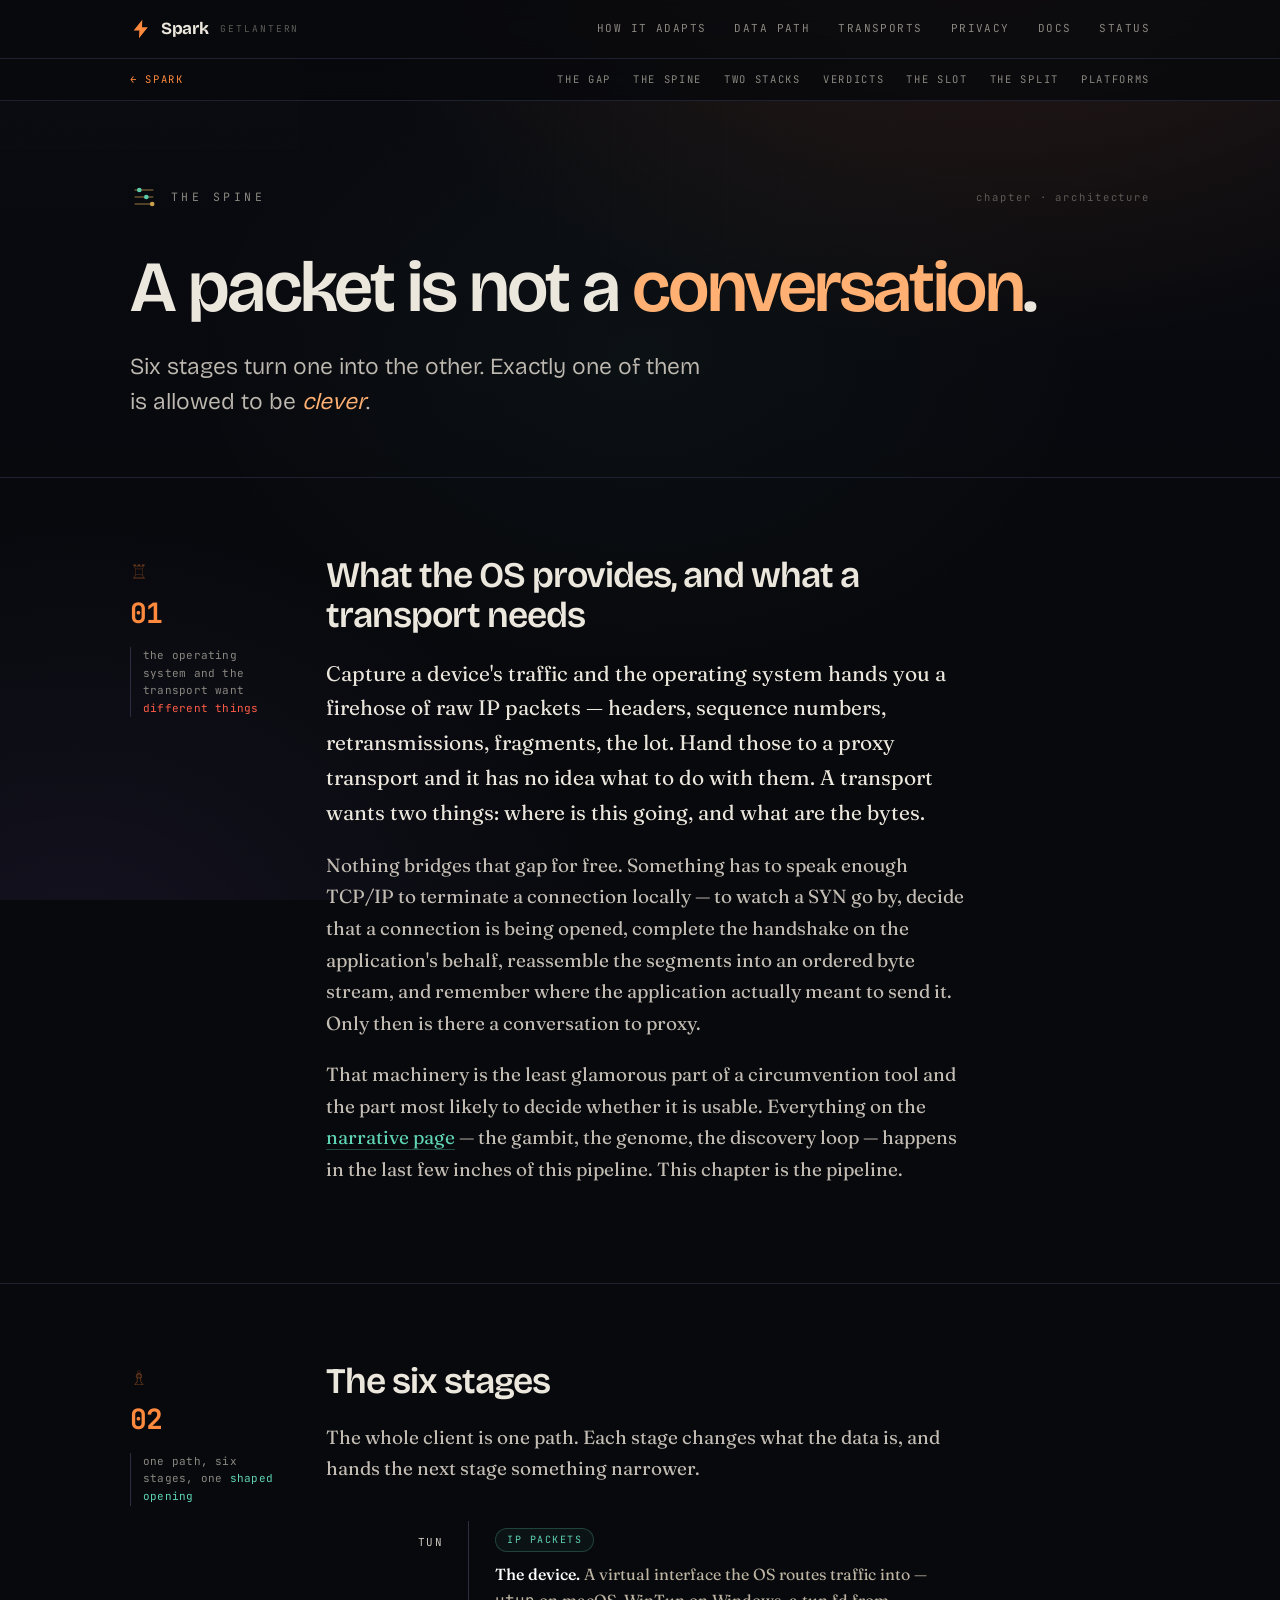
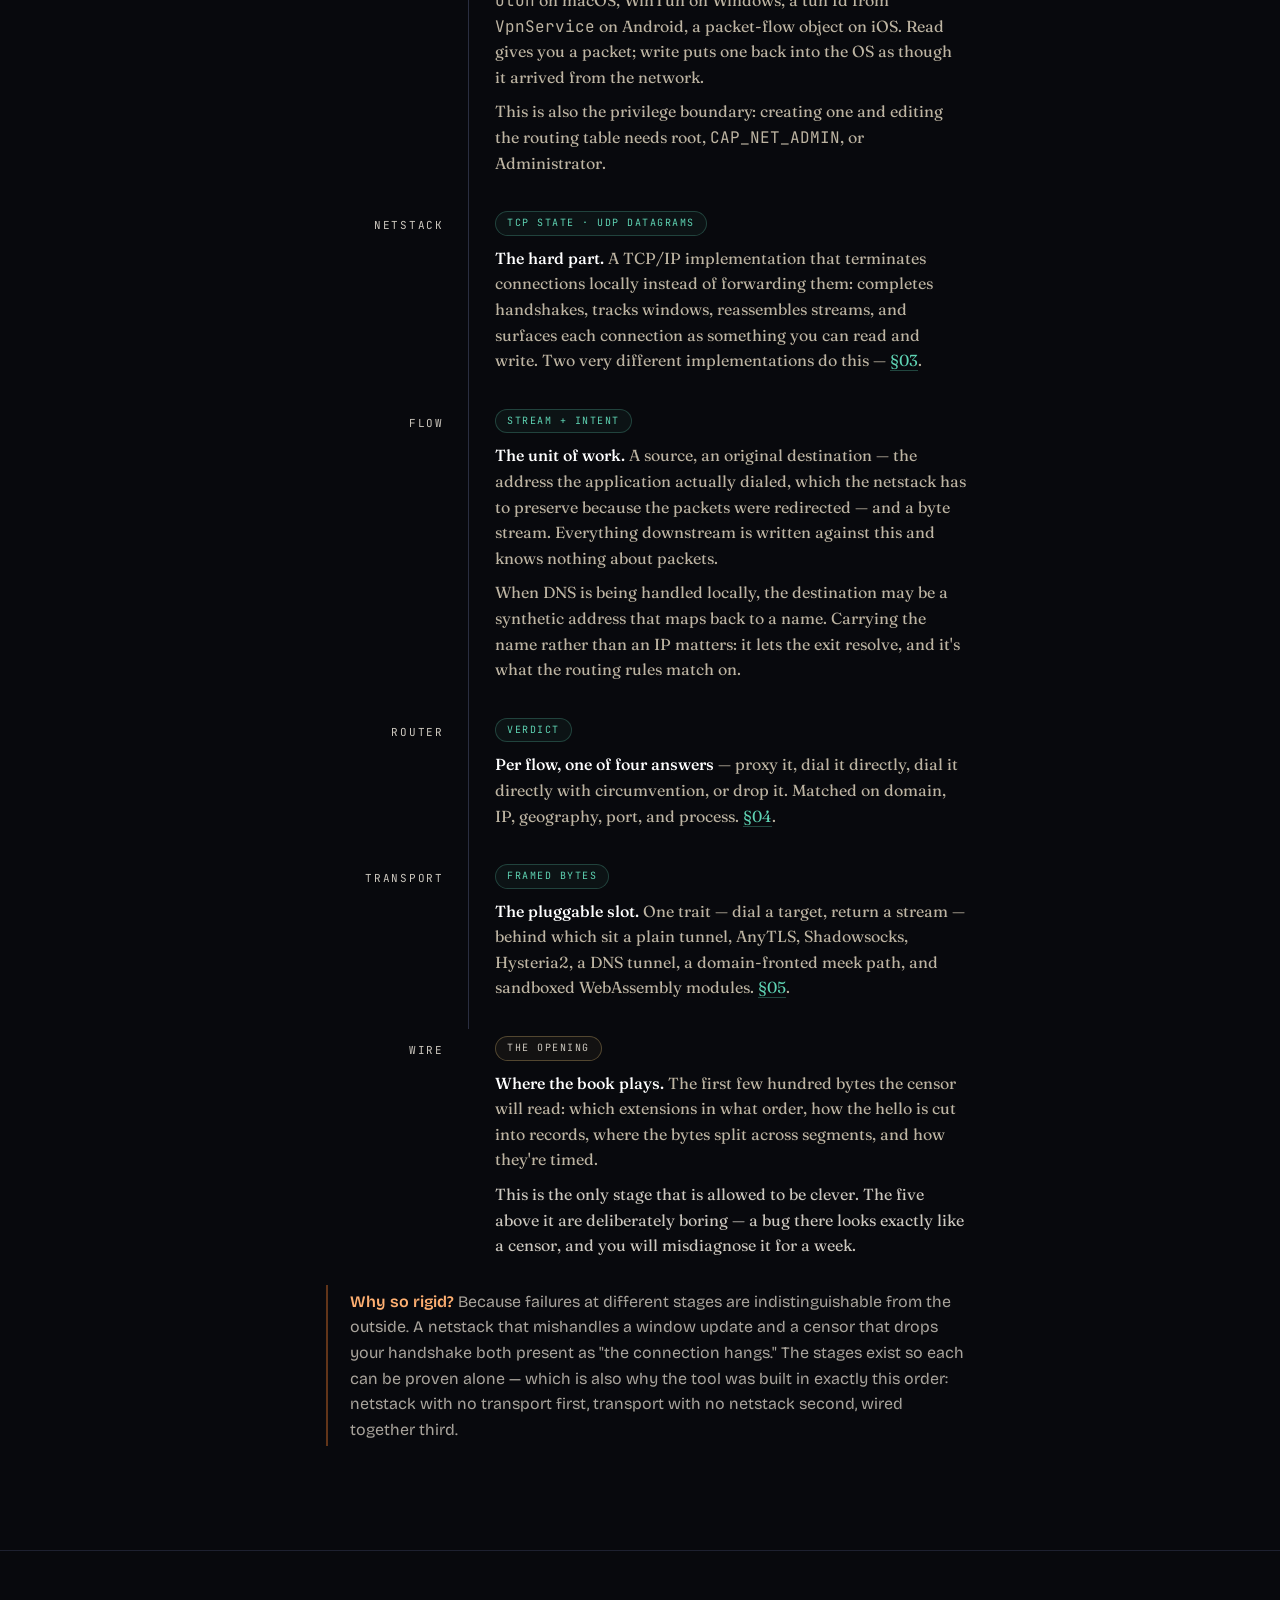
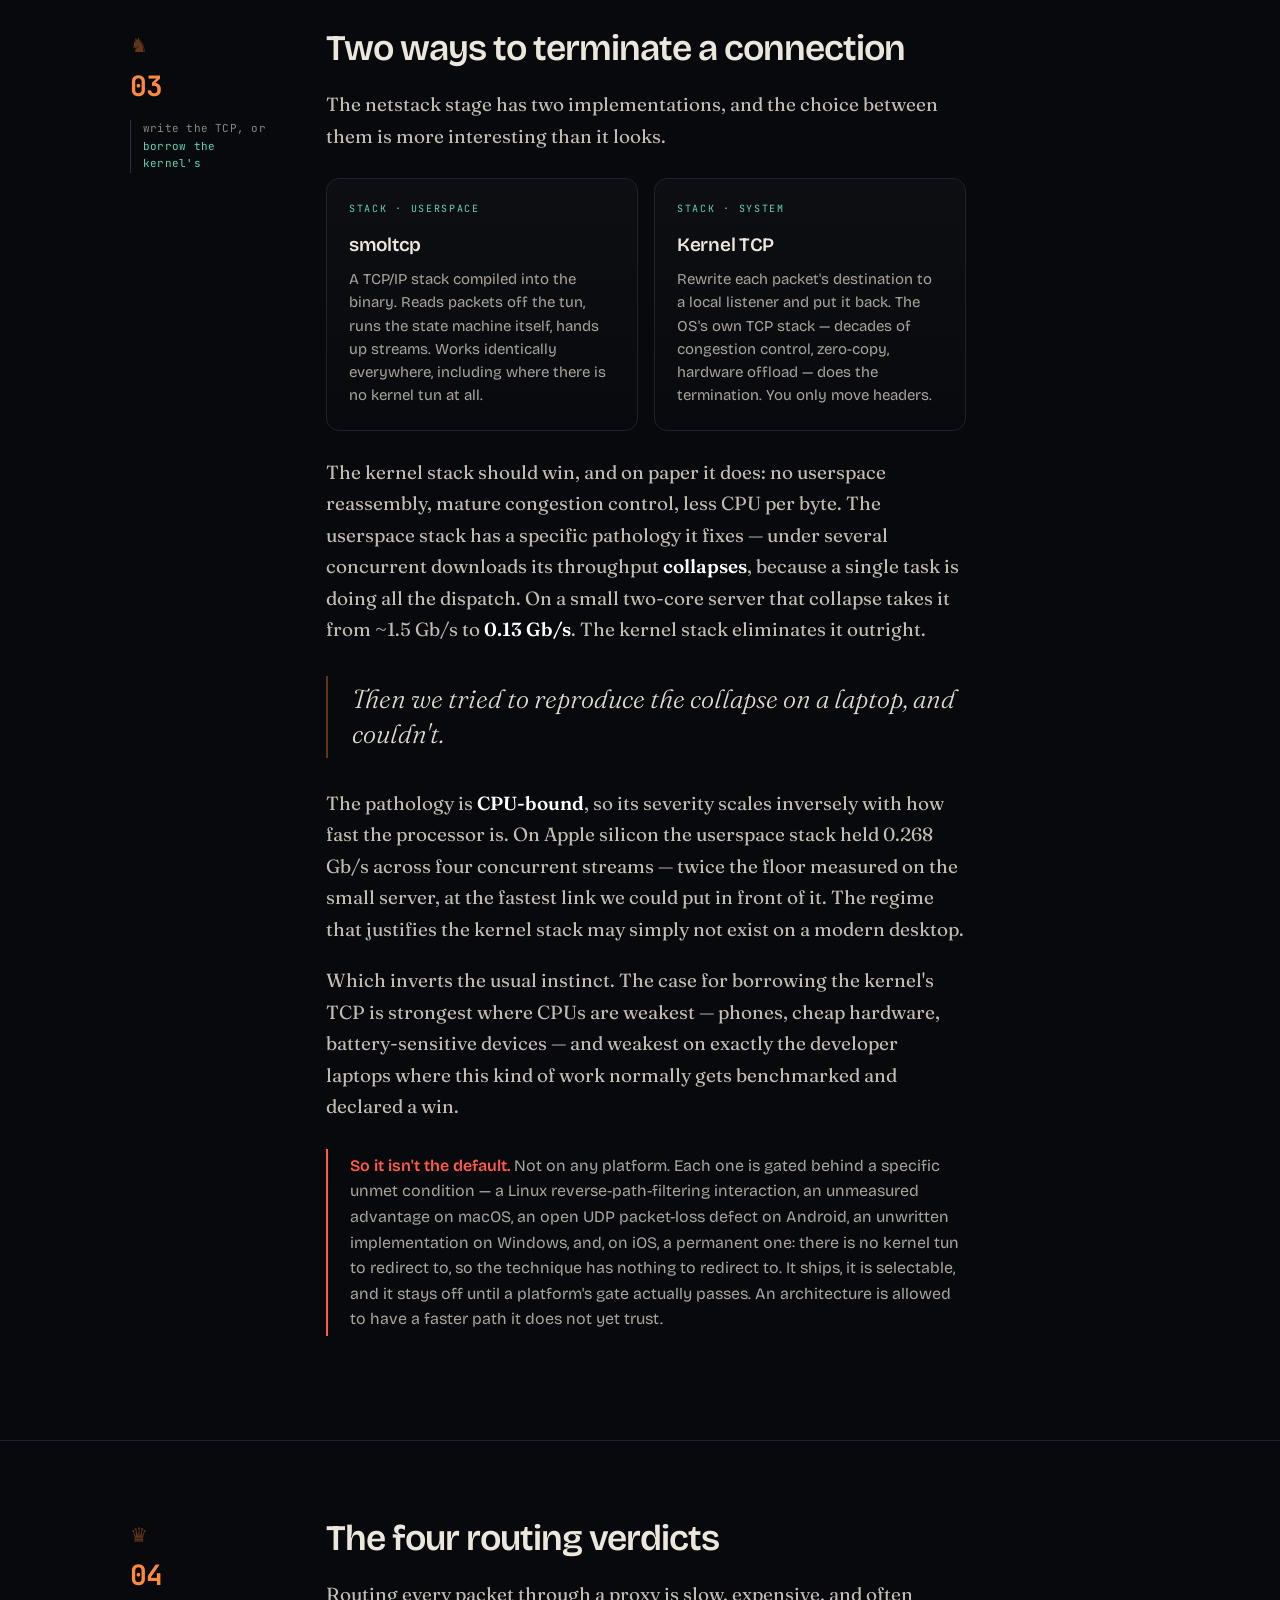
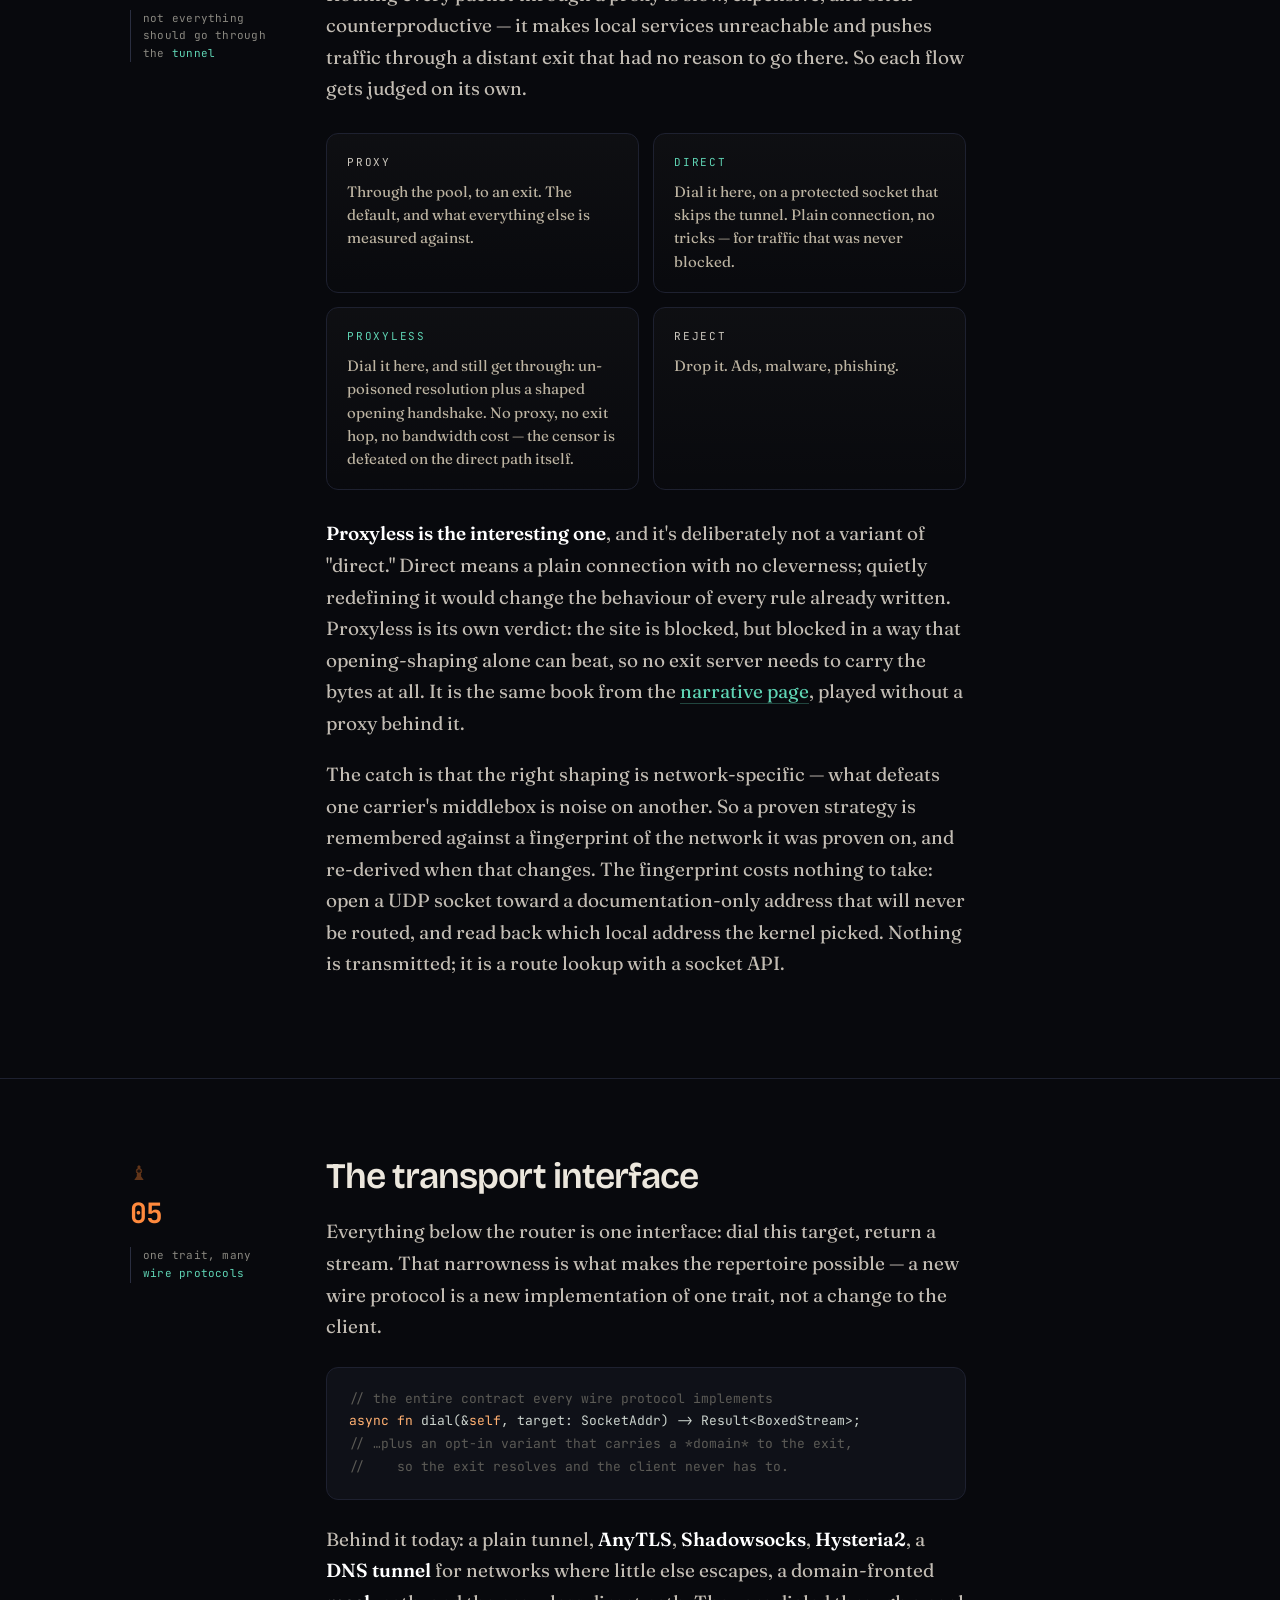
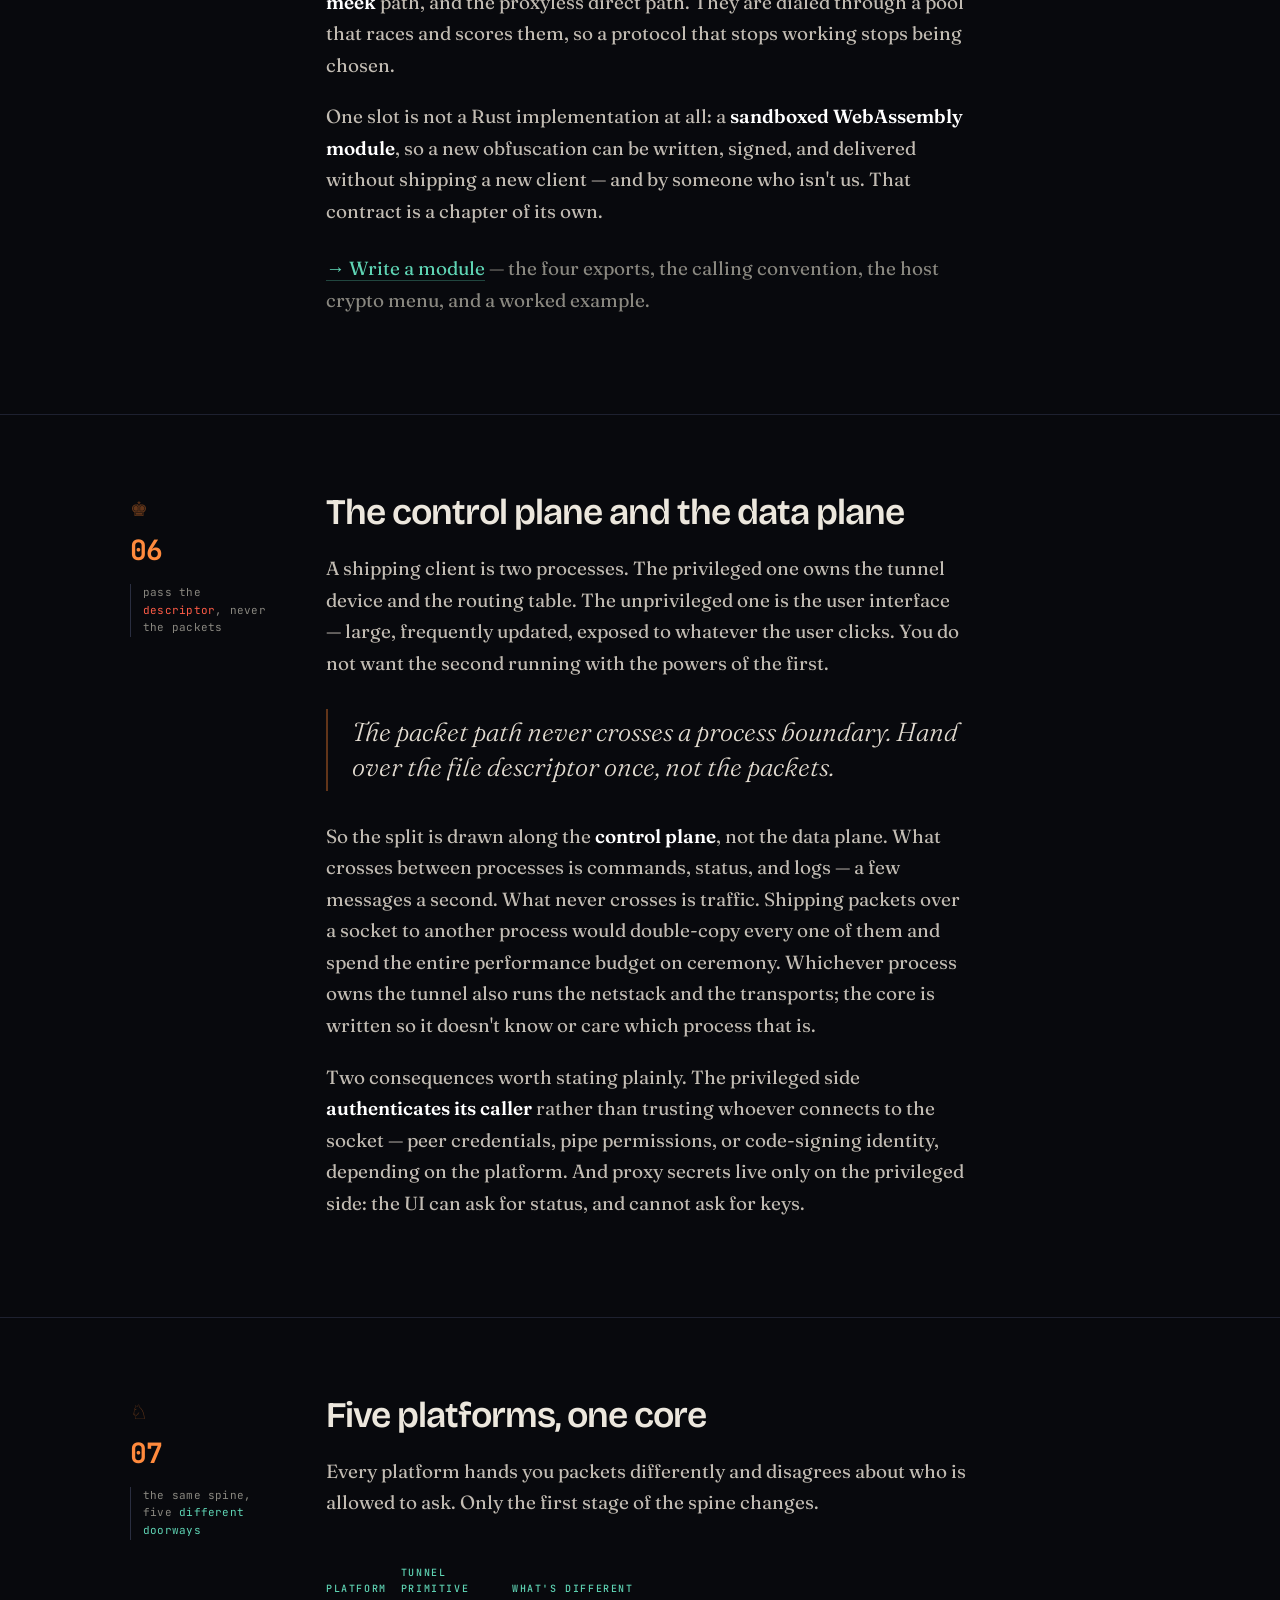
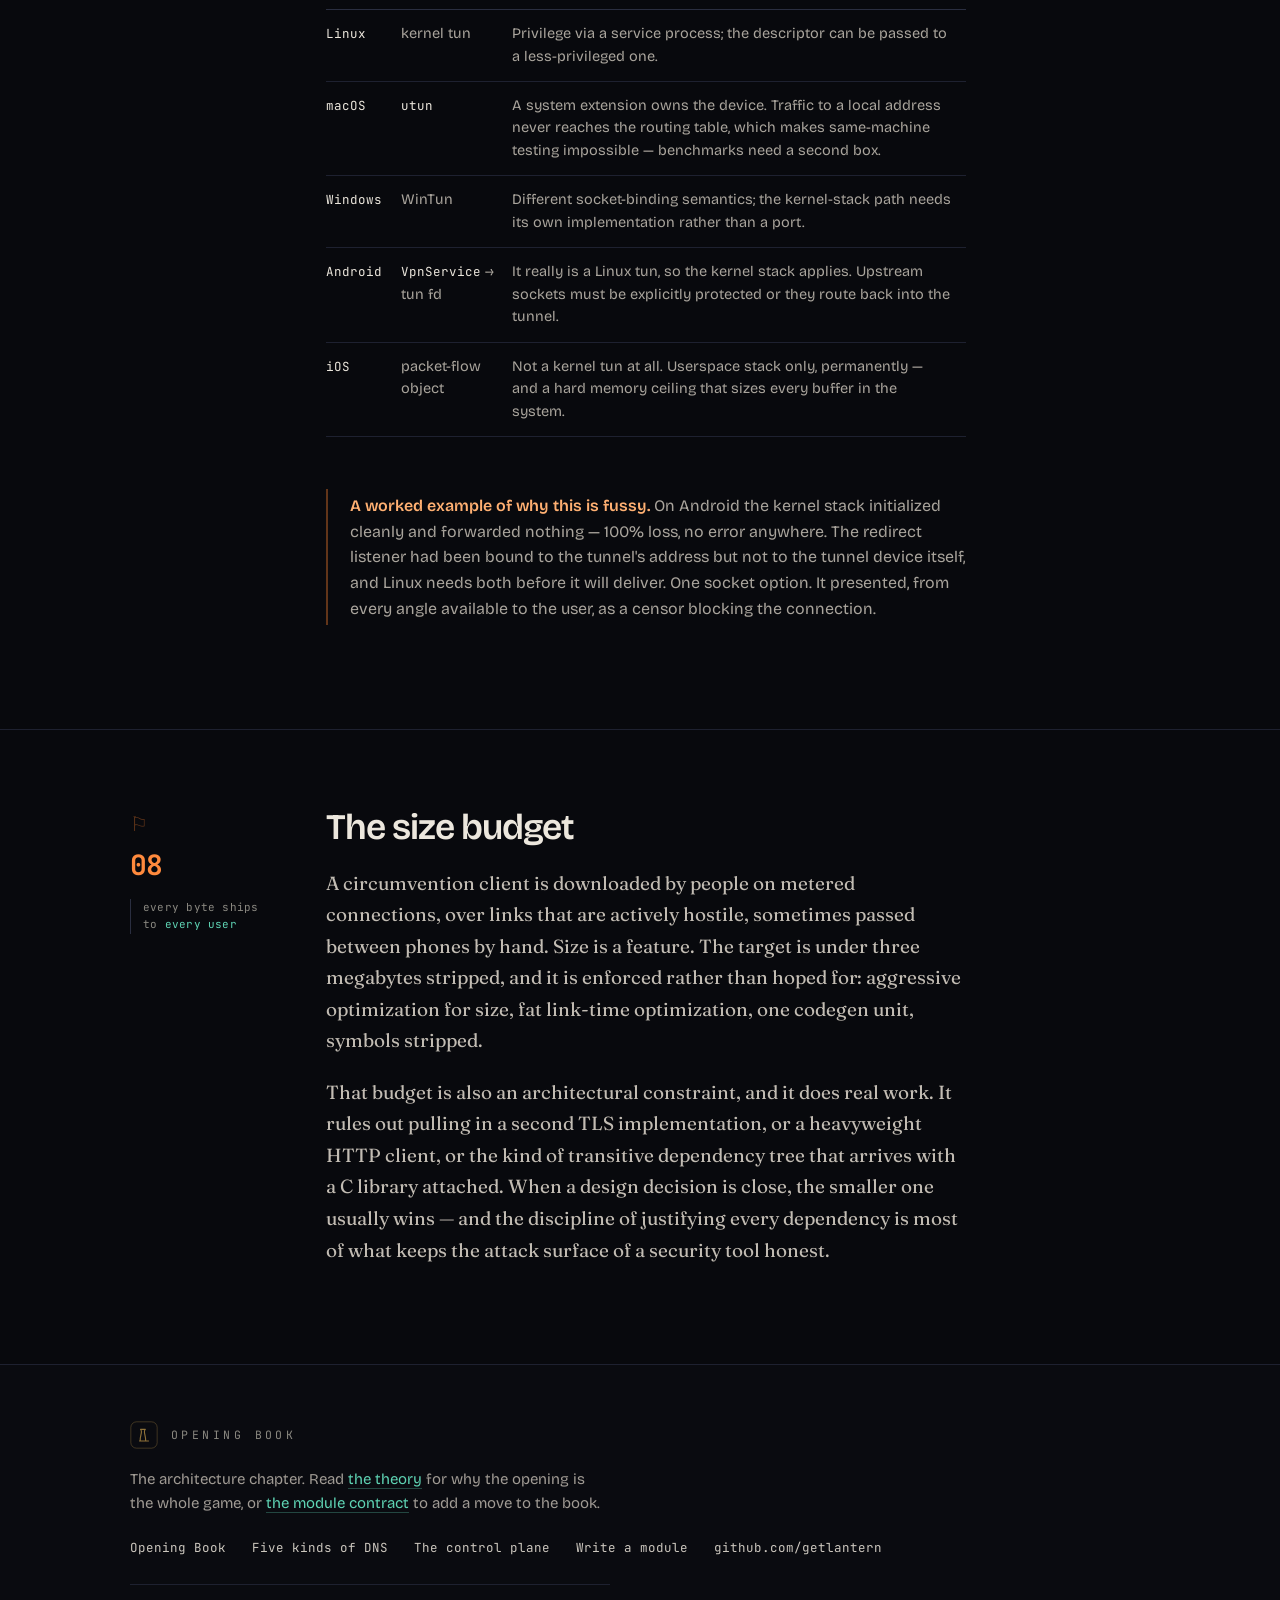
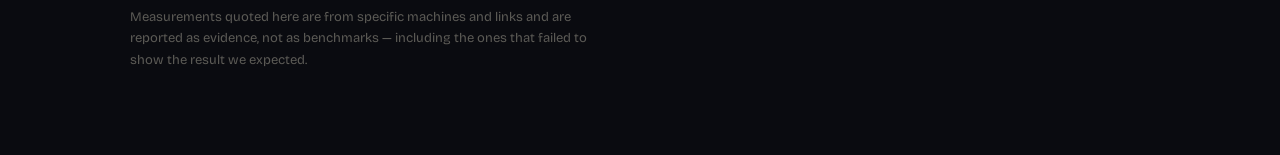
==== commit 7d7e702c: "Rewrite the chapter prose in the same plain voice as the landing page The landing page was rewritten" ====
--- a/architecture.html
+++ b/architecture.html
@@ -110,8 +110,8 @@
   <div class="spread">
     <div class="rail rise"><span class="piece">♖</span><span class="no">01</span><div class="ann">the operating system and the transport want <span class="b">different things</span></div></div>
     <div class="body">
-      <h2 class="rise">The <span class="it">gap</span>.</h2>
-      <p class="lead rise">Capture a device's traffic and the operating system hands you a firehose of raw IP packets — headers, sequence numbers, retransmissions, fragments, the lot. Hand those to a proxy transport and it has no idea what to do with them. A transport wants two things: <em>where is this going</em>, and <em>what are the bytes</em>.</p>
+      <h2 class="rise">What the OS provides, and what a transport needs</h2>
+      <p class="lead rise">Capture a device's traffic and the operating system hands you a firehose of raw IP packets — headers, sequence numbers, retransmissions, fragments, the lot. Hand those to a proxy transport and it has no idea what to do with them. A transport wants two things: where is this going, and what are the bytes.</p>
       <p class="rise">Nothing bridges that gap for free. Something has to speak enough TCP/IP to terminate a connection locally — to watch a SYN go by, decide that a connection is being opened, complete the handshake on the application's behalf, reassemble the segments into an ordered byte stream, and remember where the application actually meant to send it. Only then is there a conversation to proxy.</p>
       <p class="rise">That machinery is the least glamorous part of a circumvention tool and the part most likely to decide whether it is usable. Everything on the <a href="index.html">narrative page</a> — the gambit, the genome, the discovery loop — happens in the last few inches of this pipeline. This chapter is the pipeline.</p>
     </div>
@@ -122,8 +122,8 @@
   <div class="spread">
     <div class="rail rise"><span class="piece">♗</span><span class="no">02</span><div class="ann">one path, six stages, one <span class="s">shaped opening</span></div></div>
     <div class="body">
-      <h2 class="rise">Packet to <span class="it">opening</span>.</h2>
-      <p class="rise">The whole client is one path. Each stage changes what the data <em>is</em>, and hands the next stage something narrower.</p>
+      <h2 class="rise">The six stages</h2>
+      <p class="rise">The whole client is one path. Each stage changes what the data is, and hands the next stage something narrower.</p>
 
       <div class="spine rise">
         <div class="stg">
@@ -145,22 +145,22 @@
           <div class="nm">flow</div>
           <div class="col">
             <span class="form">stream + intent</span>
-            <p><b>The unit of work.</b> A source, an <em>original destination</em> — the address the application actually dialed, which the netstack has to preserve because the packets were redirected — and a byte stream. Everything downstream is written against this and knows nothing about packets.</p>
-            <p>When DNS is being handled locally, the destination may be a synthetic address that maps back to a <em>name</em>. Carrying the name rather than an IP matters: it lets the exit resolve, and it's what the routing rules match on.</p>
+            <p><b>The unit of work.</b> A source, an original destination — the address the application actually dialed, which the netstack has to preserve because the packets were redirected — and a byte stream. Everything downstream is written against this and knows nothing about packets.</p>
+            <p>When DNS is being handled locally, the destination may be a synthetic address that maps back to a name. Carrying the name rather than an IP matters: it lets the exit resolve, and it's what the routing rules match on.</p>
           </div>
         </div>
         <div class="stg">
           <div class="nm">router</div>
           <div class="col">
             <span class="form">verdict</span>
-            <p><b>Per flow, one of four answers</b> — proxy it, dial it directly, dial it directly <em>with circumvention</em>, or drop it. Matched on domain, IP, geography, port, and process. <a href="#verdicts">§04</a>.</p>
+            <p><b>Per flow, one of four answers</b> — proxy it, dial it directly, dial it directly with circumvention, or drop it. Matched on domain, IP, geography, port, and process. <a href="#verdicts">§04</a>.</p>
           </div>
         </div>
         <div class="stg">
           <div class="nm">transport</div>
           <div class="col">
             <span class="form">framed bytes</span>
-            <p><b>The pluggable slot.</b> One trait — <em>dial a target, return a stream</em> — behind which sit a plain tunnel, AnyTLS, Shadowsocks, Hysteria2, a DNS tunnel, a domain-fronted meek path, and sandboxed WebAssembly modules. <a href="#slot">§05</a>.</p>
+            <p><b>The pluggable slot.</b> One trait — dial a target, return a stream — behind which sit a plain tunnel, AnyTLS, Shadowsocks, Hysteria2, a DNS tunnel, a domain-fronted meek path, and sandboxed WebAssembly modules. <a href="#slot">§05</a>.</p>
           </div>
         </div>
         <div class="stg">
@@ -182,7 +182,7 @@
   <div class="spread">
     <div class="rail rise"><span class="piece">♞</span><span class="no">03</span><div class="ann">write the TCP, or <span class="s">borrow the kernel's</span></div></div>
     <div class="body">
-      <h2 class="rise">Two ways to terminate a <span class="it">connection</span>.</h2>
+      <h2 class="rise">Two ways to terminate a connection</h2>
       <p class="rise">The netstack stage has two implementations, and the choice between them is more interesting than it looks.</p>
 
       <div class="duo">
@@ -196,9 +196,9 @@
 
       <p class="rise">The pathology is <strong>CPU-bound</strong>, so its severity scales inversely with how fast the processor is. On Apple silicon the userspace stack held 0.268 Gb/s across four concurrent streams — twice the floor measured on the small server, at the fastest link we could put in front of it. The regime that justifies the kernel stack may simply not exist on a modern desktop.</p>
 
-      <p class="rise">Which inverts the usual instinct. The case for borrowing the kernel's TCP is <em>strongest where CPUs are weakest</em> — phones, cheap hardware, battery-sensitive devices — and weakest on exactly the developer laptops where this kind of work normally gets benchmarked and declared a win.</p>
-
-      <div class="note warn rise"><b>So it isn't the default.</b> Not on any platform. Each one is gated behind a specific unmet condition — a Linux reverse-path-filtering interaction, an unmeasured advantage on macOS, an open UDP packet-loss defect on Android, an unwritten implementation on Windows, and, on iOS, a permanent one: there is no kernel tun to redirect to, so the technique has nothing to redirect <em>to</em>. It ships, it is selectable, and it stays off until a platform's gate actually passes. An architecture is allowed to have a faster path it does not yet trust.</div>
+      <p class="rise">Which inverts the usual instinct. The case for borrowing the kernel's TCP is strongest where CPUs are weakest — phones, cheap hardware, battery-sensitive devices — and weakest on exactly the developer laptops where this kind of work normally gets benchmarked and declared a win.</p>
+
+      <div class="note warn rise"><b>So it isn't the default.</b> Not on any platform. Each one is gated behind a specific unmet condition — a Linux reverse-path-filtering interaction, an unmeasured advantage on macOS, an open UDP packet-loss defect on Android, an unwritten implementation on Windows, and, on iOS, a permanent one: there is no kernel tun to redirect to, so the technique has nothing to redirect to. It ships, it is selectable, and it stays off until a platform's gate actually passes. An architecture is allowed to have a faster path it does not yet trust.</div>
     </div>
   </div>
 </section>
@@ -207,19 +207,19 @@
   <div class="spread">
     <div class="rail rise"><span class="piece">♛</span><span class="no">04</span><div class="ann">not everything should go through the <span class="s">tunnel</span></div></div>
     <div class="body">
-      <h2 class="rise">Four <span class="it">verdicts</span>.</h2>
+      <h2 class="rise">The four routing verdicts</h2>
       <p class="rise">Routing every packet through a proxy is slow, expensive, and often counterproductive — it makes local services unreachable and pushes traffic through a distant exit that had no reason to go there. So each flow gets judged on its own.</p>
 
       <div class="verdicts rise">
         <div class="vd"><span class="k">proxy</span><p>Through the pool, to an exit. The default, and what everything else is measured against.</p></div>
         <div class="vd sig"><span class="k">direct</span><p>Dial it here, on a protected socket that skips the tunnel. Plain connection, no tricks — for traffic that was never blocked.</p></div>
-        <div class="vd sig"><span class="k">proxyless</span><p>Dial it here <em>and</em> get through: un-poisoned resolution plus a shaped opening handshake. No proxy, no exit hop, no bandwidth cost — the censor is defeated on the direct path itself.</p></div>
+        <div class="vd sig"><span class="k">proxyless</span><p>Dial it here, and still get through: un-poisoned resolution plus a shaped opening handshake. No proxy, no exit hop, no bandwidth cost — the censor is defeated on the direct path itself.</p></div>
         <div class="vd red"><span class="k">reject</span><p>Drop it. Ads, malware, phishing.</p></div>
       </div>
 
       <p class="rise"><strong>Proxyless is the interesting one</strong>, and it's deliberately not a variant of "direct." Direct means a plain connection with no cleverness; quietly redefining it would change the behaviour of every rule already written. Proxyless is its own verdict: the site is blocked, but blocked in a way that opening-shaping alone can beat, so no exit server needs to carry the bytes at all. It is the same book from the <a href="index.html">narrative page</a>, played without a proxy behind it.</p>
 
-      <p class="rise dim">The catch is that the right shaping is network-specific — what defeats one carrier's middlebox is noise on another. So a proven strategy is remembered against a <em>fingerprint of the network it was proven on</em>, and re-derived when that changes. The fingerprint costs nothing to take: open a UDP socket toward a documentation-only address that will never be routed, and read back which local address the kernel picked. Nothing is transmitted; it is a route lookup with a socket API.</p>
+      <p class="rise dim">The catch is that the right shaping is network-specific — what defeats one carrier's middlebox is noise on another. So a proven strategy is remembered against a fingerprint of the network it was proven on, and re-derived when that changes. The fingerprint costs nothing to take: open a UDP socket toward a documentation-only address that will never be routed, and read back which local address the kernel picked. Nothing is transmitted; it is a route lookup with a socket API.</p>
     </div>
   </div>
 </section>
@@ -228,8 +228,8 @@
   <div class="spread">
     <div class="rail rise"><span class="piece">♝</span><span class="no">05</span><div class="ann">one trait, many <span class="s">wire protocols</span></div></div>
     <div class="body">
-      <h2 class="rise">The transport <span class="it">slot</span>.</h2>
-      <p class="rise">Everything below the router is one interface: <em>dial this target, give me back a stream</em>. That narrowness is what makes the repertoire possible — a new wire protocol is a new implementation of one trait, not a change to the client.</p>
+      <h2 class="rise">The transport interface</h2>
+      <p class="rise">Everything below the router is one interface: dial this target, return a stream. That narrowness is what makes the repertoire possible — a new wire protocol is a new implementation of one trait, not a change to the client.</p>
       <div class="code rise"><span class="c">// the entire contract every wire protocol implements</span>
 <span class="k">async fn</span> dial(&amp;<span class="k">self</span>, target: SocketAddr) -&gt; Result&lt;BoxedStream&gt;;
 <span class="c">// …plus an opt-in variant that carries a *domain* to the exit,
@@ -245,7 +245,7 @@
   <div class="spread">
     <div class="rail rise"><span class="piece">♚</span><span class="no">06</span><div class="ann">pass the <span class="b">descriptor</span>, never the packets</div></div>
     <div class="body">
-      <h2 class="rise">The line that never <span class="it">moves</span>.</h2>
+      <h2 class="rise">The control plane and the data plane</h2>
       <p class="rise">A shipping client is two processes. The privileged one owns the tunnel device and the routing table. The unprivileged one is the user interface — large, frequently updated, exposed to whatever the user clicks. You do not want the second running with the powers of the first.</p>
       <blockquote class="rise">The packet path never crosses a process boundary. Hand over the file descriptor once, not the packets.</blockquote>
       <p class="rise">So the split is drawn along the <strong>control plane</strong>, not the data plane. What crosses between processes is commands, status, and logs — a few messages a second. What never crosses is traffic. Shipping packets over a socket to another process would double-copy every one of them and spend the entire performance budget on ceremony. Whichever process owns the tunnel also runs the netstack and the transports; the core is written so it doesn't know or care which process that is.</p>
@@ -258,7 +258,7 @@
   <div class="spread">
     <div class="rail rise"><span class="piece">♘</span><span class="no">07</span><div class="ann">the same spine, five <span class="s">different doorways</span></div></div>
     <div class="body">
-      <h2 class="rise">Five ways in, one <span class="it">core</span>.</h2>
+      <h2 class="rise">Five platforms, one core</h2>
       <p class="rise">Every platform hands you packets differently and disagrees about who is allowed to ask. Only the first stage of the spine changes.</p>
       <div class="scrollx rise">
       <table class="abi">
@@ -272,7 +272,7 @@
         </tbody>
       </table>
       </div>
-      <div class="note rise"><b>A worked example of why this is fussy.</b> On Android the kernel stack initialized cleanly and forwarded nothing — 100% loss, no error anywhere. The redirect listener had been bound to the tunnel's <em>address</em> but not to the tunnel <em>device</em>, and Linux needs both before it will deliver. One socket option. It presented, from every angle available to the user, as a censor blocking the connection.</div>
+      <div class="note rise"><b>A worked example of why this is fussy.</b> On Android the kernel stack initialized cleanly and forwarded nothing — 100% loss, no error anywhere. The redirect listener had been bound to the tunnel's address but not to the tunnel device itself, and Linux needs both before it will deliver. One socket option. It presented, from every angle available to the user, as a censor blocking the connection.</div>
     </div>
   </div>
 </section>
@@ -281,7 +281,7 @@
   <div class="spread">
     <div class="rail rise"><span class="piece">⚐</span><span class="no">08</span><div class="ann">every byte ships to <span class="s">every user</span></div></div>
     <div class="body">
-      <h2 class="rise">The <span class="it">budget</span>.</h2>
+      <h2 class="rise">The size budget</h2>
       <p class="rise">A circumvention client is downloaded by people on metered connections, over links that are actively hostile, sometimes passed between phones by hand. Size is a feature. The target is under three megabytes stripped, and it is enforced rather than hoped for: aggressive optimization for size, fat link-time optimization, one codegen unit, symbols stripped.</p>
       <p class="rise">That budget is also an architectural constraint, and it does real work. It rules out pulling in a second TLS implementation, or a heavyweight HTTP client, or the kind of transitive dependency tree that arrives with a C library attached. When a design decision is close, the smaller one usually wins — and the discipline of justifying every dependency is most of what keeps the attack surface of a security tool honest.</p>
     </div>
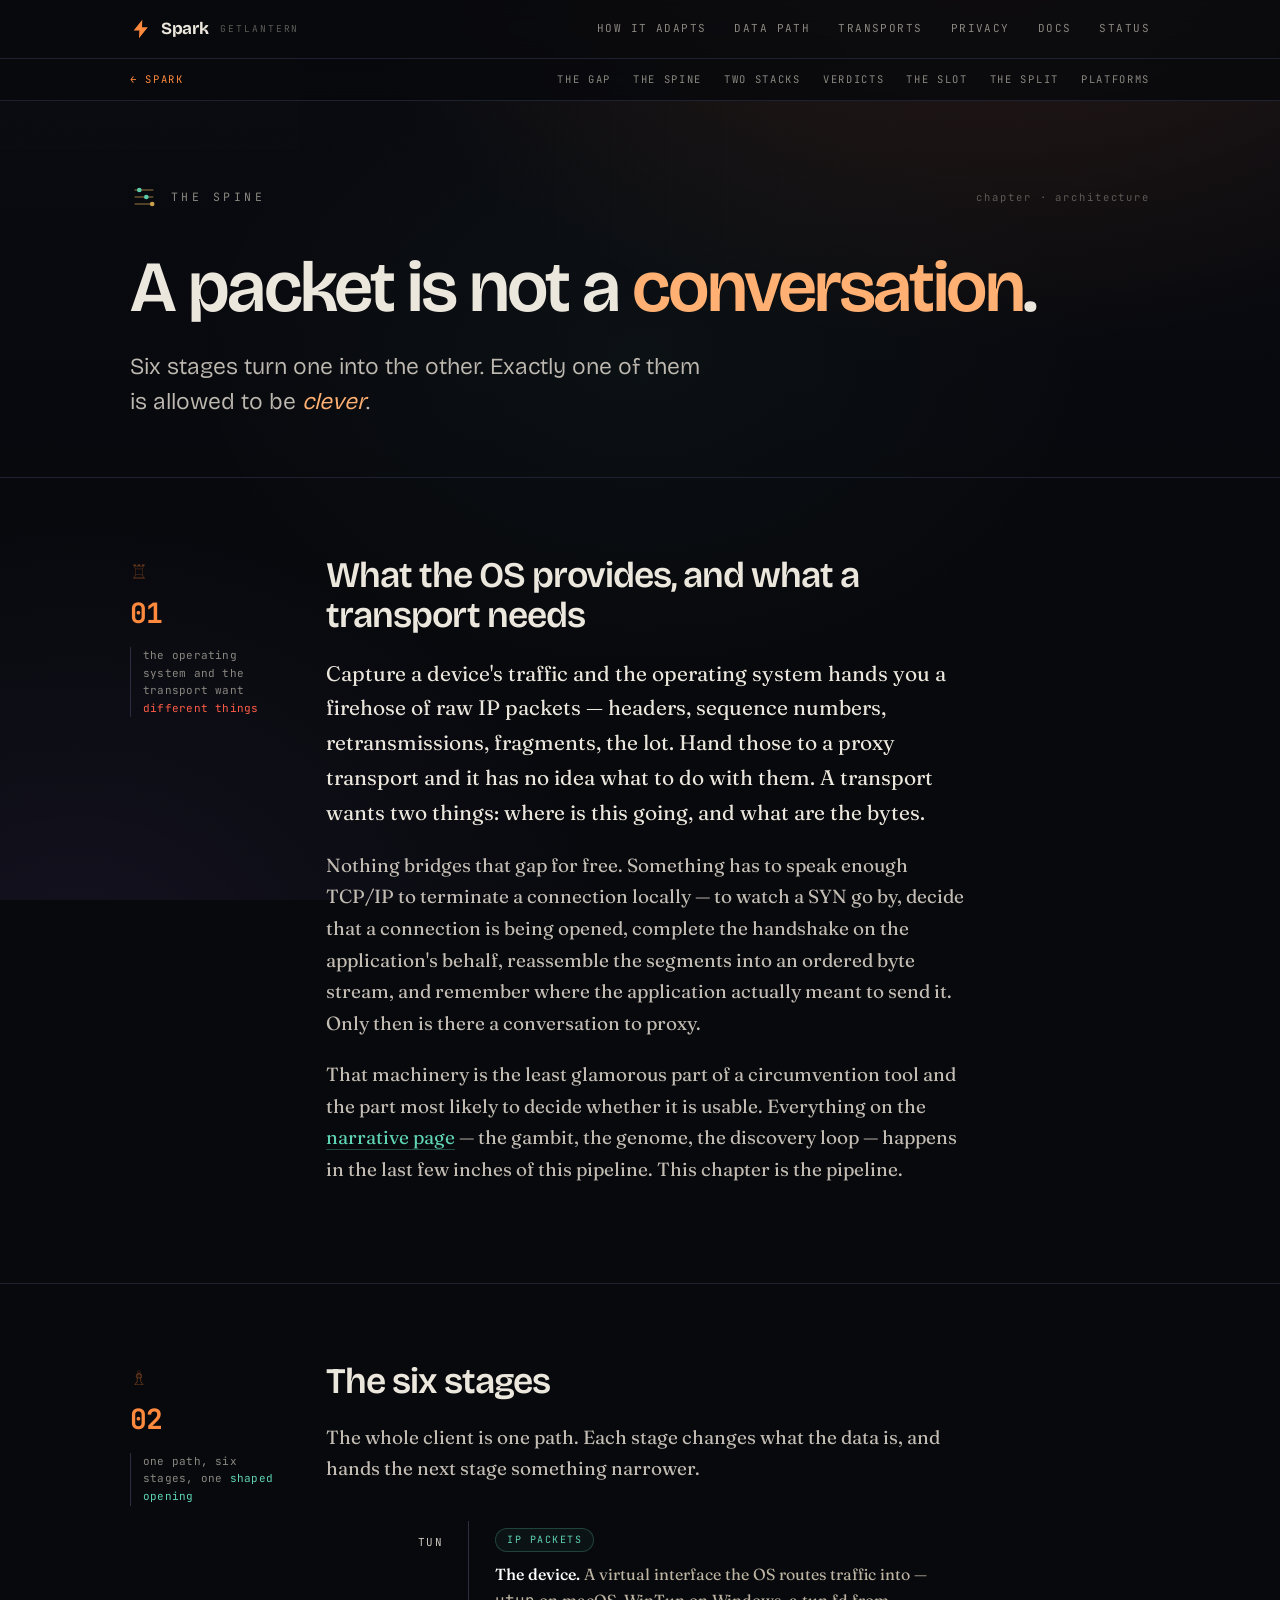
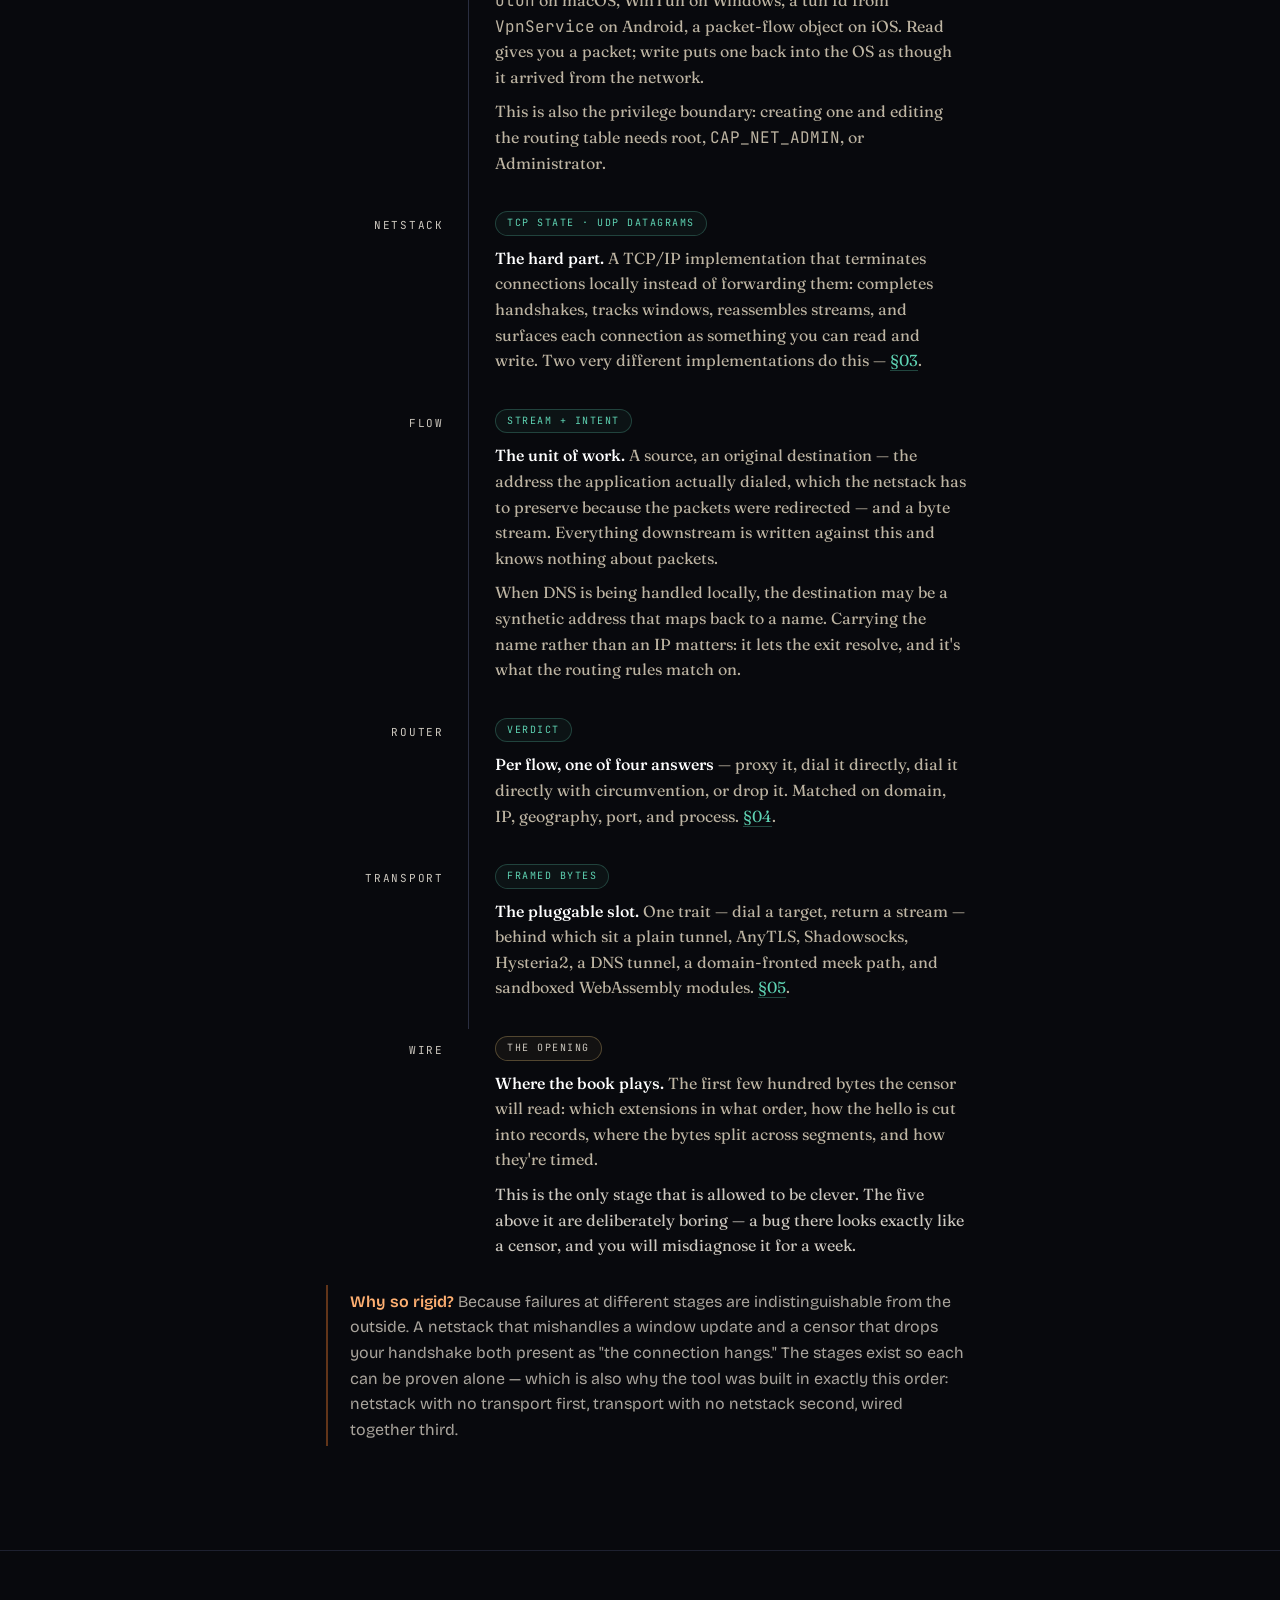
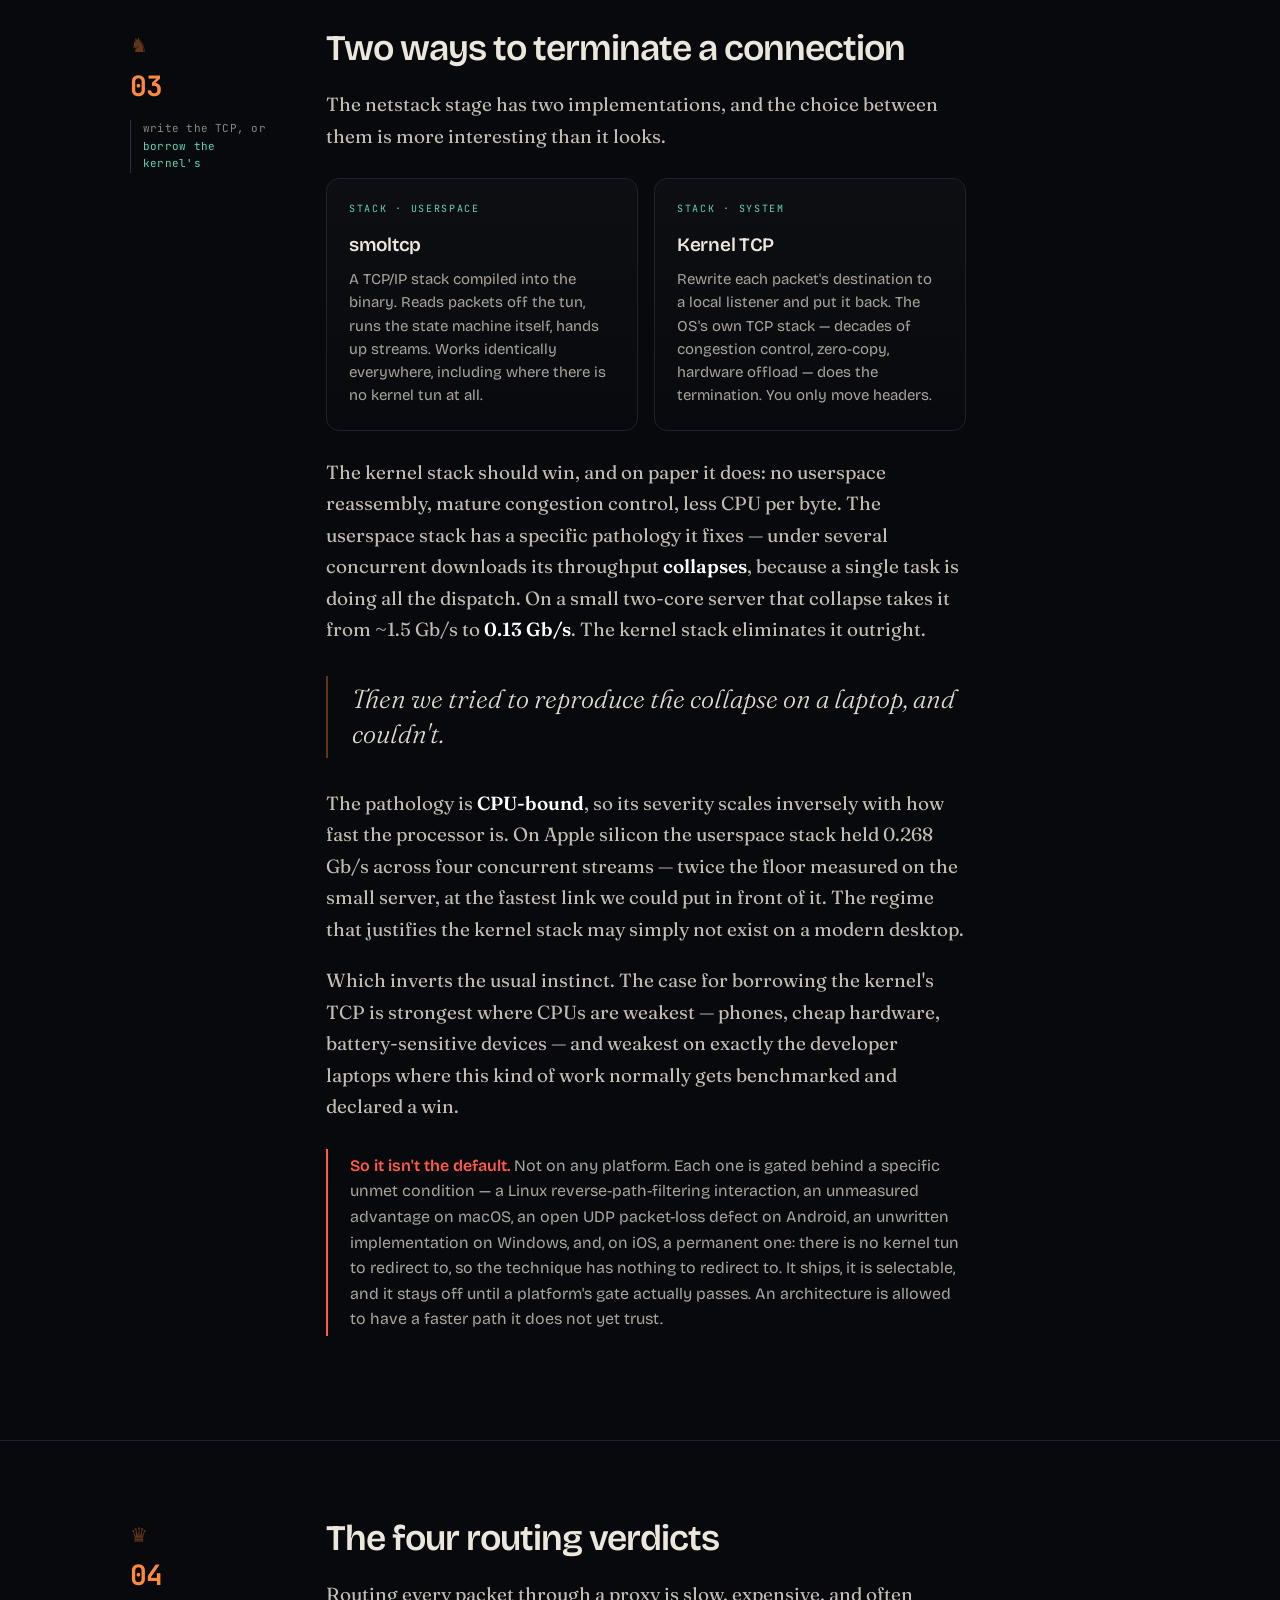
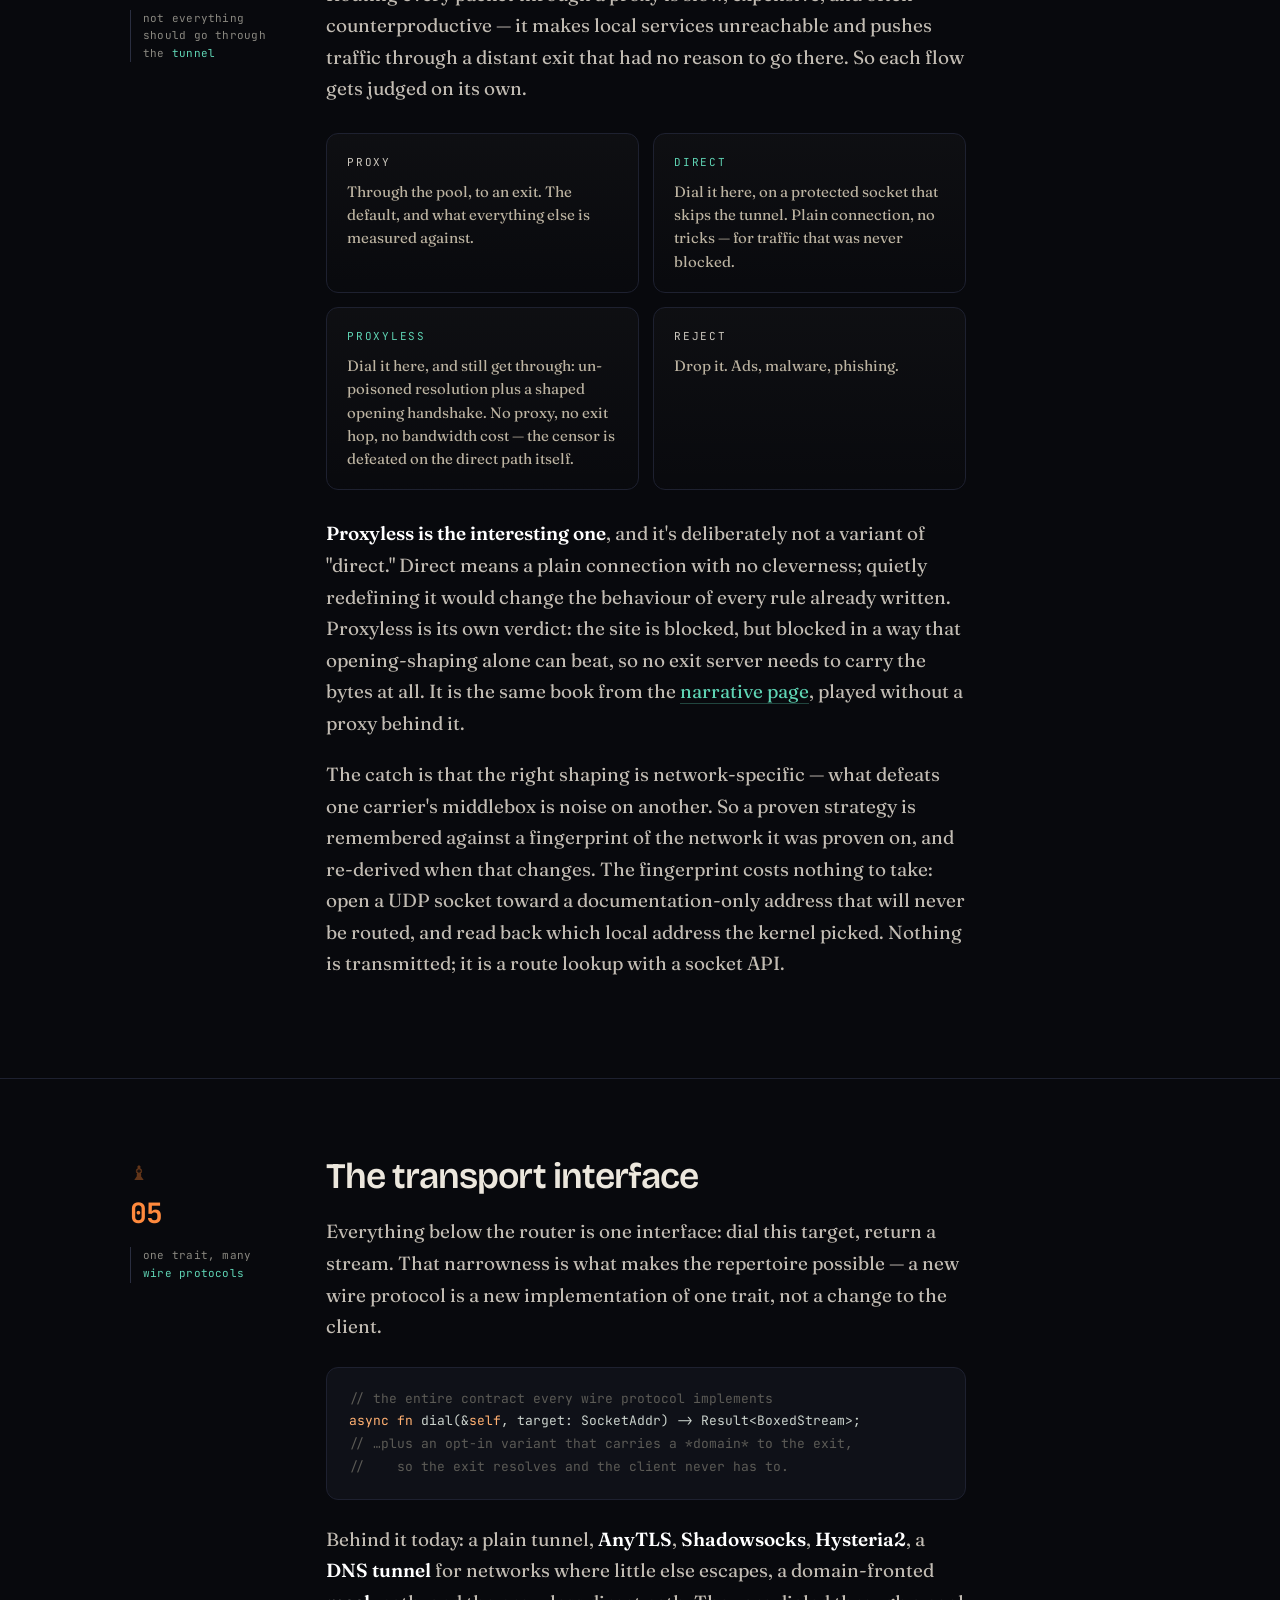
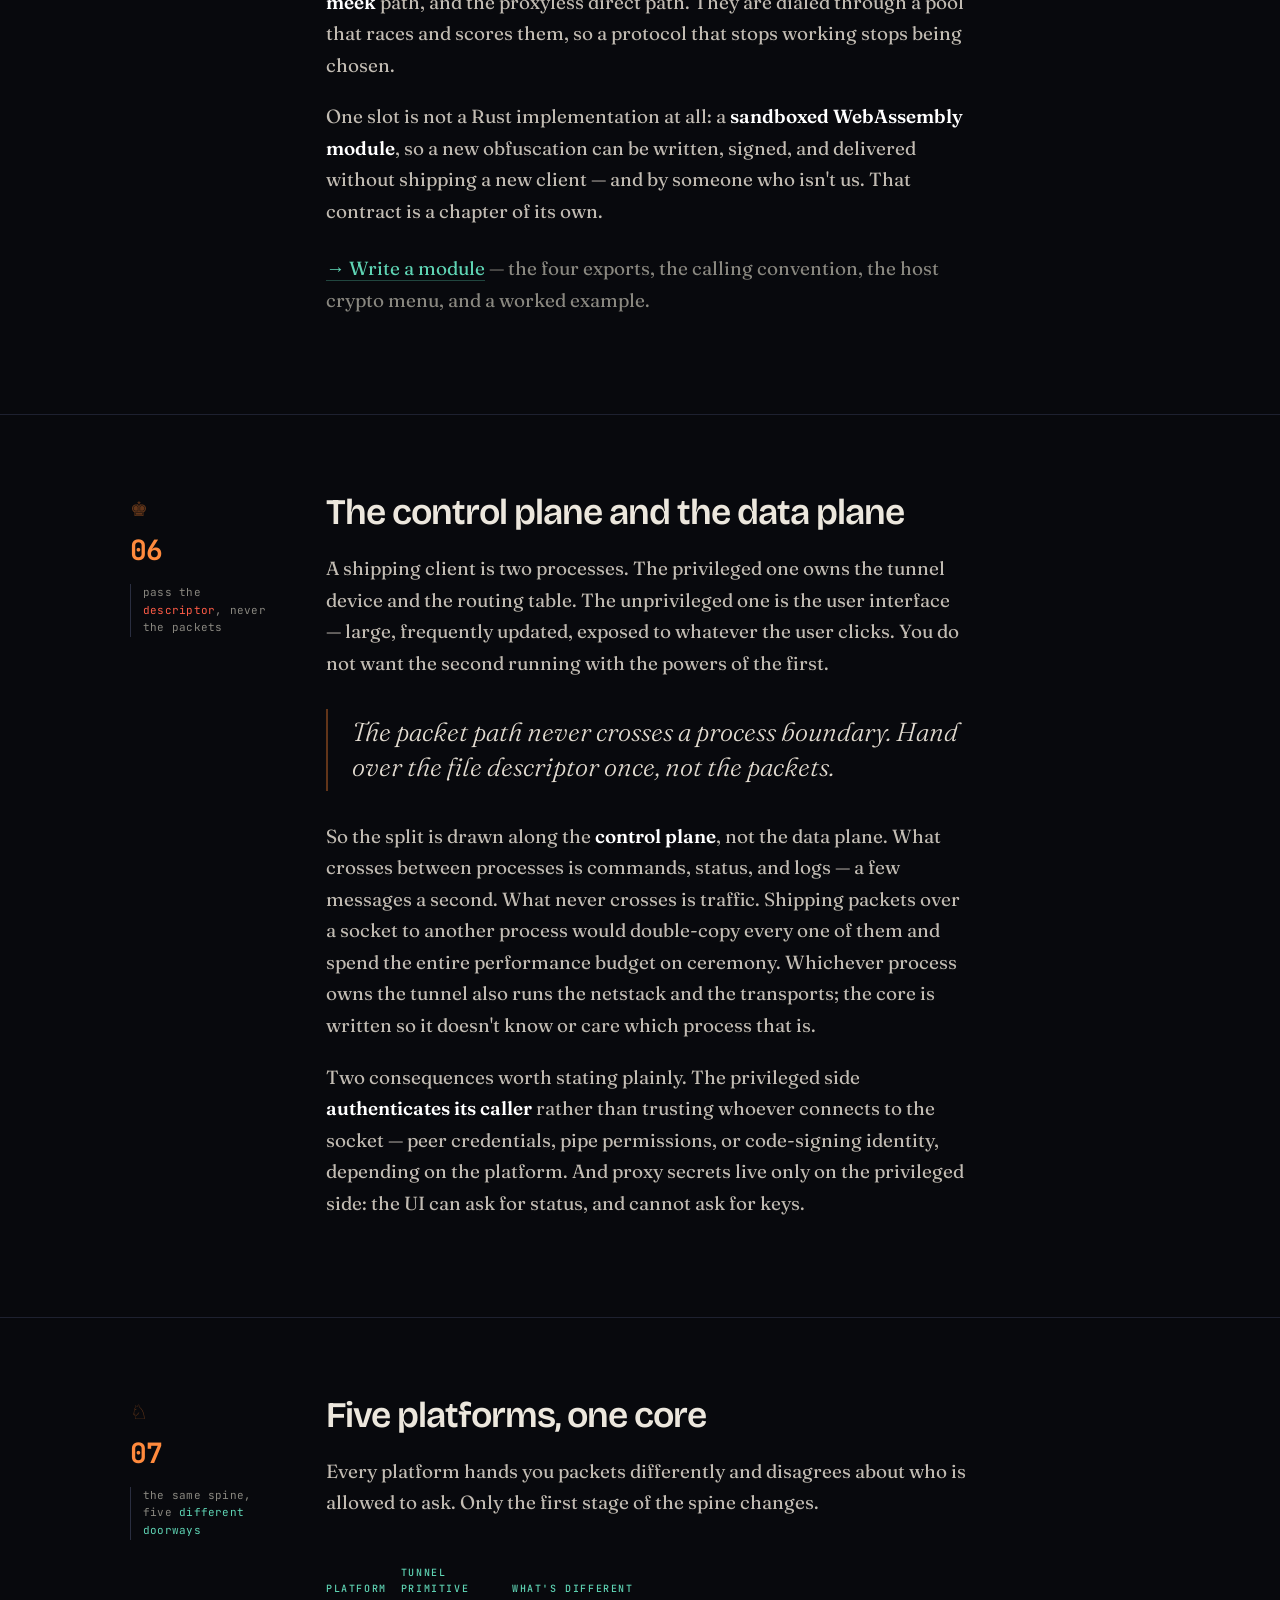
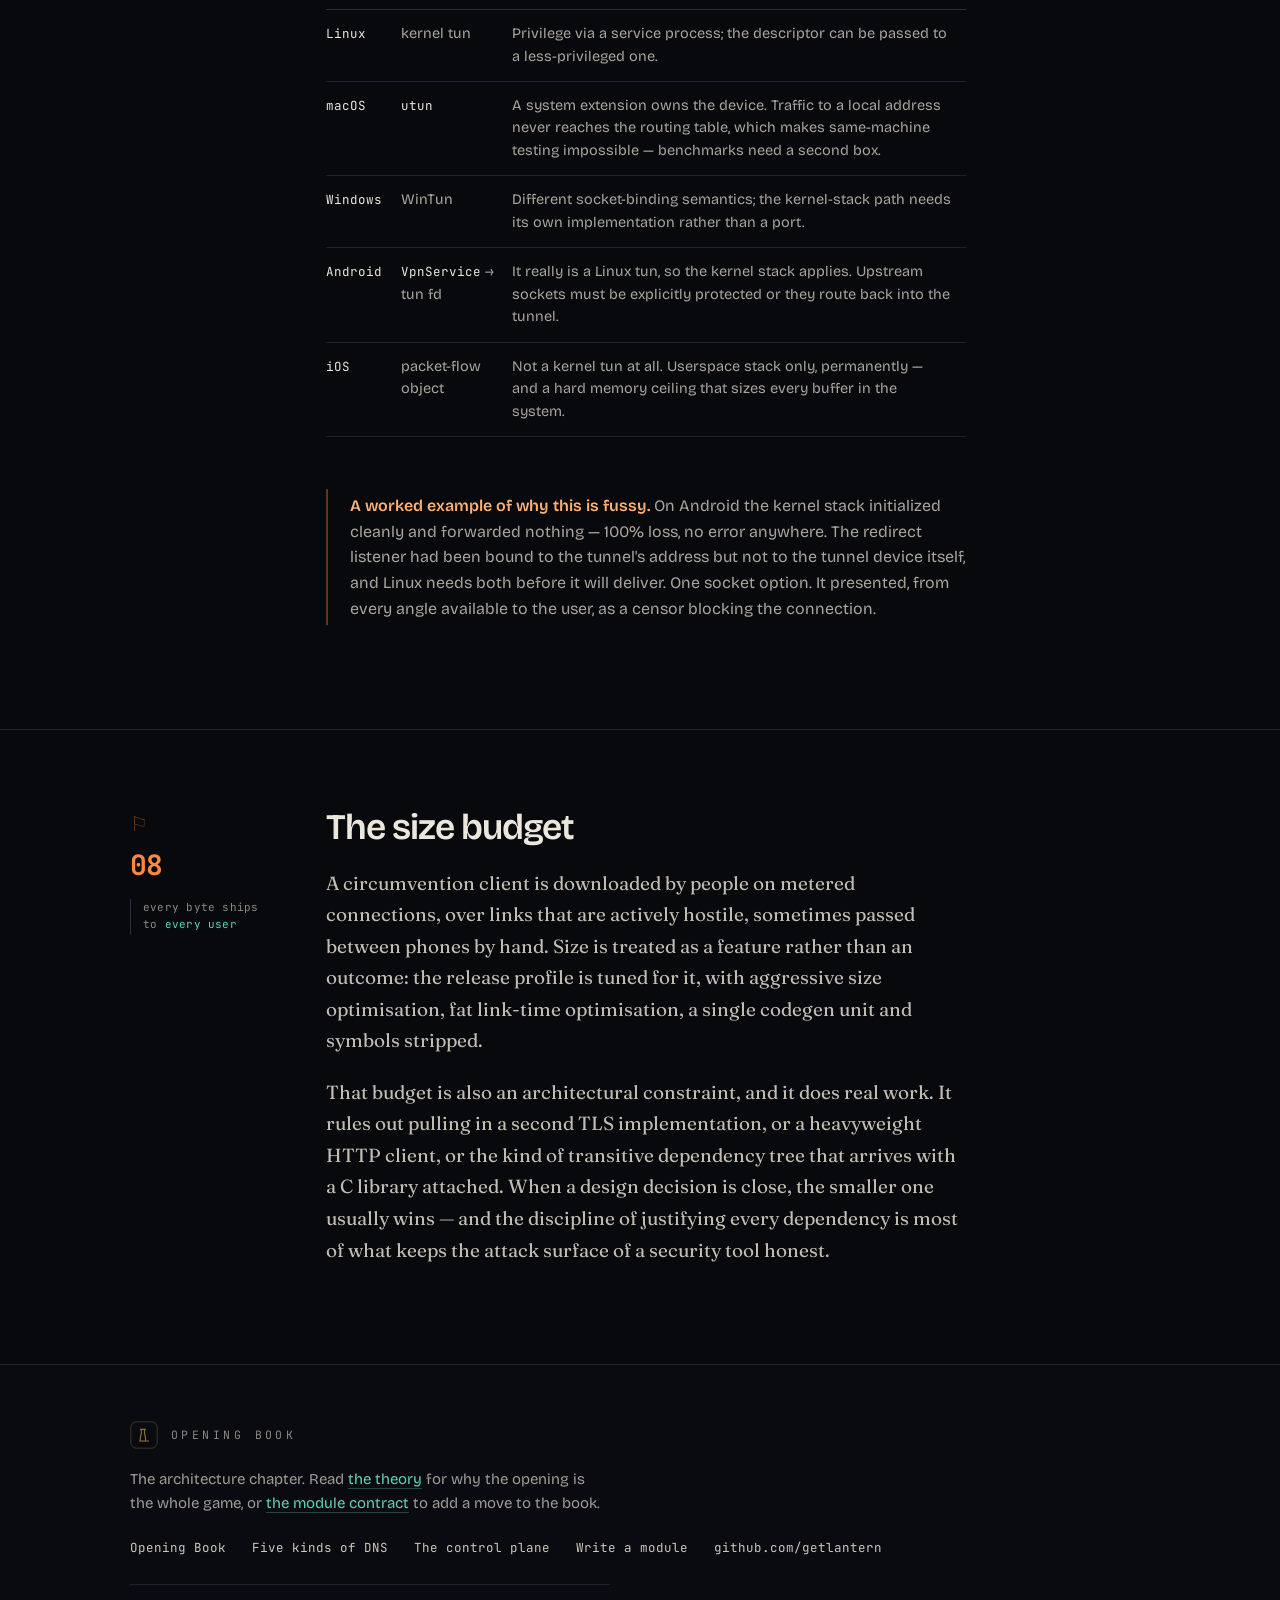
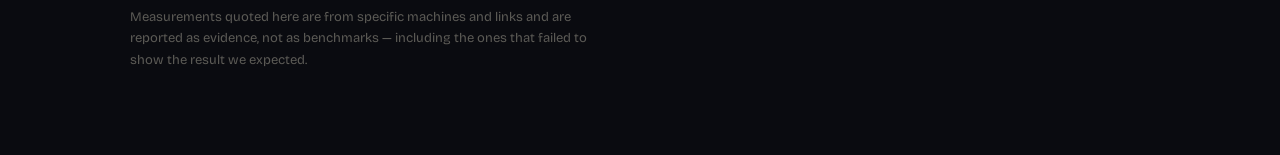
==== commit 5d9fe03e: "Hero: a crack onto a lit horizon; drop the binary-size claim Replaces the previous hero, which was a" ====
--- a/architecture.html
+++ b/architecture.html
@@ -7,6 +7,15 @@
 <meta name="description" content="How a raw IP packet becomes a shaped opening on the wire: the tun, the netstack, the flow, the four verdicts, the transport slot — and the one line the architecture never crosses." />
 <meta property="og:title" content="The spine — Opening Book" />
 <meta property="og:description" content="A packet is not a conversation. Six stages turn one into the other — and exactly one of them is allowed to be clever." />
+<link rel="canonical" href="https://spark.lantern.io/architecture">
+<meta property="og:url" content="https://spark.lantern.io/architecture">
+<meta property="og:type" content="website">
+<meta property="og:site_name" content="Spark">
+<meta property="og:image" content="https://spark.lantern.io/assets/og.png">
+<meta property="og:image:width" content="1200">
+<meta property="og:image:height" content="630">
+<meta name="twitter:card" content="summary_large_image">
+<meta name="twitter:image" content="https://spark.lantern.io/assets/og.png">
 <link rel="icon" href="assets/favicon.svg" type="image/svg+xml">
 <link rel="apple-touch-icon" href="assets/favicon.svg">
 <link rel="preconnect" href="https://fonts.googleapis.com">
@@ -282,7 +291,7 @@
     <div class="rail rise"><span class="piece">⚐</span><span class="no">08</span><div class="ann">every byte ships to <span class="s">every user</span></div></div>
     <div class="body">
       <h2 class="rise">The size budget</h2>
-      <p class="rise">A circumvention client is downloaded by people on metered connections, over links that are actively hostile, sometimes passed between phones by hand. Size is a feature. The target is under three megabytes stripped, and it is enforced rather than hoped for: aggressive optimization for size, fat link-time optimization, one codegen unit, symbols stripped.</p>
+      <p class="rise">A circumvention client is downloaded by people on metered connections, over links that are actively hostile, sometimes passed between phones by hand. Size is treated as a feature rather than an outcome: the release profile is tuned for it, with aggressive size optimisation, fat link-time optimisation, a single codegen unit and symbols stripped.</p>
       <p class="rise">That budget is also an architectural constraint, and it does real work. It rules out pulling in a second TLS implementation, or a heavyweight HTTP client, or the kind of transitive dependency tree that arrives with a C library attached. When a design decision is close, the smaller one usually wins — and the discipline of justifying every dependency is most of what keeps the attack surface of a security tool honest.</p>
     </div>
   </div>
--- a/assets/site.css
+++ b/assets/site.css
@@ -124,6 +124,84 @@
 .btn.pri{background:linear-gradient(180deg,#ff9550,#f0762b); color:#1a0d04; border-color:#ff9550;
   font-weight:700}
 .btn.pri:hover{background:linear-gradient(180deg,#ffa768,#ff8a3d); color:#1a0d04}
+
+/* ---- the hero: text beside the breach ----
+   Two columns wide, stacked narrow. The graphic comes second in the DOM so a screen reader and a
+   no-CSS render both reach the headline first. */
+.hero{display:grid; grid-template-columns:minmax(0,1.02fr) minmax(0,.98fr); gap:44px;
+  align-items:center; max-width:1080px; margin:0 auto; padding:0 30px}
+/* The headline shares its row with the graphic now, so it cannot take the full-width
+   display size without wrapping into four ragged lines. */
+.hero h1{font-size:clamp(33px,4.5vw,60px)}
+@media (max-width:940px){
+  .hero{grid-template-columns:1fr; gap:16px}
+  .breach{max-width:440px; margin-inline:auto}
+}
+
+/* ---- THE BREACH ----
+   After Banksy's 2005 trompe-l'oeil on the West Bank barrier: a section of concrete painted as
+   though broken open, with a bright, ordinary place visible through the gap. The force of that
+   image is its quiet — it is a *view*, not an explosion. An earlier attempt here was a starburst
+   with lens flare and blast debris, which is the opposite register and read as stock artwork.
+
+   So: cold grey slabs, a fractured opening, and warm light from a landscape on the far side.
+   Nothing bursts. The only motion is the far-side lights and a few packets drifting out.
+
+   Inspired by, not a reproduction of, that work — the geometry here is generated. */
+.breach{position:relative; width:100%}
+/* No rounded corners and no drop shadow: those made it read as a UI card sitting on the page
+   rather than as a wall the page is looking at. It is a crop of something larger. */
+.breach-svg{display:block; width:100%; height:auto; overflow:hidden}
+
+/* Light on the far side shifts slowly, the way daylight does. Very low amplitude: a wall that
+   visibly pulses stops reading as concrete. */
+/* No glow on the concrete. The reference wall is flat and unlit; light spilling onto it washes
+   out the only thing carrying the image, which is saturated colour against dead grey. */
+
+/* Distant lights, flickering out of step with each other. */
+.b-lights .l0{animation:b-twinkle 4.3s ease-in-out infinite}
+.b-lights .l1{animation:b-twinkle 5.7s ease-in-out .6s infinite}
+.b-lights .l2{animation:b-twinkle 6.9s ease-in-out 1.3s infinite}
+.b-lights .l3{animation:b-twinkle 5.1s ease-in-out 2.0s infinite}
+.b-lights .l4{animation:b-twinkle 7.5s ease-in-out .9s infinite}
+.b-lights .l5{animation:b-twinkle 4.9s ease-in-out 2.7s infinite}
+@keyframes b-twinkle{0%,100%{opacity:.35}50%{opacity:1}}
+
+/* Sparks lifting out of the gap: embers off a bonfire, not packets in a diagram. Each rises
+   on its own wandering curve, flickering out of step, so the effect never looks like a loop.
+   `offset-path` does the travel; a separate flicker animation does the life of the ember. */
+.b-sparks .s{offset-rotate:0deg; opacity:0}
+@keyframes sp-rise{
+  0%{offset-distance:0%; opacity:0; transform:scale(.5)}
+  8%{opacity:1; transform:scale(1)}
+  70%{opacity:.85}
+  100%{offset-distance:100%; opacity:0; transform:scale(.35)}}
+@keyframes sp-flick{0%,100%{filter:brightness(1)}50%{filter:brightness(1.75)}}
+
+/* The bands beyond the gap drift, slowly and out of phase. Long durations and small amplitude:
+   the glimpse should feel alive without drawing the eye away from the copy. */
+.b-aurora ellipse{transform-box:fill-box; transform-origin:center}
+.b-aurora .a0{animation:au-drift 29s ease-in-out infinite}
+.b-aurora .a1{animation:au-drift 37s ease-in-out -9s infinite}
+.b-aurora .a2{animation:au-drift 33s ease-in-out -17s infinite}
+.b-aurora .a3{animation:au-drift 41s ease-in-out -5s infinite}
+@keyframes au-drift{0%,100%{transform:translateX(-9px) scaleY(.94); opacity:.78}
+                    50%{transform:translateX(11px) scaleY(1.06); opacity:1}}
+.b-sparks .s0{offset-path:path("M321,244 Q367,154 402,44");animation:sp-rise 6.2s linear 11.9s infinite,sp-flick 0.8s ease-in-out 1.9s infinite}
+.b-sparks .s1{offset-path:path("M321,244 Q340,107 443,-60");animation:sp-rise 12.7s linear 10.2s infinite,sp-flick 1.0s ease-in-out 0.4s infinite}
+.b-sparks .s2{offset-path:path("M321,244 Q289,151 256,37");animation:sp-rise 8.2s linear 5.1s infinite,sp-flick 1.7s ease-in-out 0.2s infinite}
+.b-sparks .s3{offset-path:path("M321,244 Q284,110 223,-53");animation:sp-rise 6.2s linear 4.0s infinite,sp-flick 1.2s ease-in-out 0.2s infinite}
+.b-sparks .s4{offset-path:path("M321,244 Q338,116 342,-40");animation:sp-rise 10.7s linear 1.4s infinite,sp-flick 1.9s ease-in-out 1.8s infinite}
+.b-sparks .s5{offset-path:path("M321,244 Q281,103 199,-68");animation:sp-rise 6.8s linear 11.3s infinite,sp-flick 1.2s ease-in-out 1.1s infinite}
+.b-sparks .s6{offset-path:path("M321,244 Q324,121 316,-30");animation:sp-rise 10.5s linear 8.8s infinite,sp-flick 0.9s ease-in-out 0.7s infinite}
+.b-sparks .s7{offset-path:path("M321,244 Q351,134 464,0");animation:sp-rise 8.9s linear 3.6s infinite,sp-flick 1.0s ease-in-out 1.0s infinite}
+.b-sparks .s8{offset-path:path("M321,244 Q342,118 385,-35");animation:sp-rise 8.5s linear 3.2s infinite,sp-flick 1.2s ease-in-out 1.7s infinite}
+.b-sparks .s9{offset-path:path("M321,244 Q282,131 162,-7");animation:sp-rise 9.1s linear 9.7s infinite,sp-flick 0.8s ease-in-out 1.0s infinite}
+.b-sparks .s10{offset-path:path("M321,244 Q383,153 481,42");animation:sp-rise 7.3s linear 2.3s infinite,sp-flick 1.3s ease-in-out 1.5s infinite}
+.b-sparks .s11{offset-path:path("M321,244 Q361,115 383,-41");animation:sp-rise 7.2s linear 2.1s infinite,sp-flick 1.9s ease-in-out 0.7s infinite}
+.b-sparks .s12{offset-path:path("M321,244 Q299,110 282,-54");animation:sp-rise 8.2s linear 6.0s infinite,sp-flick 1.4s ease-in-out 1.4s infinite}
+.b-sparks .s13{offset-path:path("M321,244 Q346,121 414,-30");animation:sp-rise 9.4s linear 6.3s infinite,sp-flick 1.3s ease-in-out 0.4s infinite}
+.b-sparks .s14{offset-path:path("M321,244 Q325,160 328,58");animation:sp-rise 6.9s linear 9.5s infinite,sp-flick 1.6s ease-in-out 0.1s infinite}
 
 /* ---- the adaptive motif: the same payload, re-framed on every pass ----
    Twelve cells; four of them widen a gap in a staggered loop, so the split point walks along
@@ -456,6 +534,11 @@
   html{scroll-behavior:auto}
   .rise{opacity:1;transform:none;transition:none}
   .cells i,.cells i::after,.sweep::after{animation:none!important}
+  /* The fracture animates continuously, so it stops outright rather than not replaying.
+     It reads correctly frozen: the cracks, the light bleeding onto the dark and the scene
+     behind are all static. Sparks are parked part-way up so the drift is still implied. */
+  .b-aurora ellipse,.b-lights rect,.b-sparks .s{animation:none!important}
+  .b-sparks .s{opacity:.9; offset-distance:44%}
   .cells i.c1,.cells i.c2,.cells i.c3{margin-right:1.55em; border-color:var(--ember); color:var(--ember-hi)}
   /* Show the blades statically so the motif still reads as 'cut' without moving. */
   .cells i.c1::after,.cells i.c2::after,.cells i.c3::after{opacity:1; transform:scaleY(1)}
